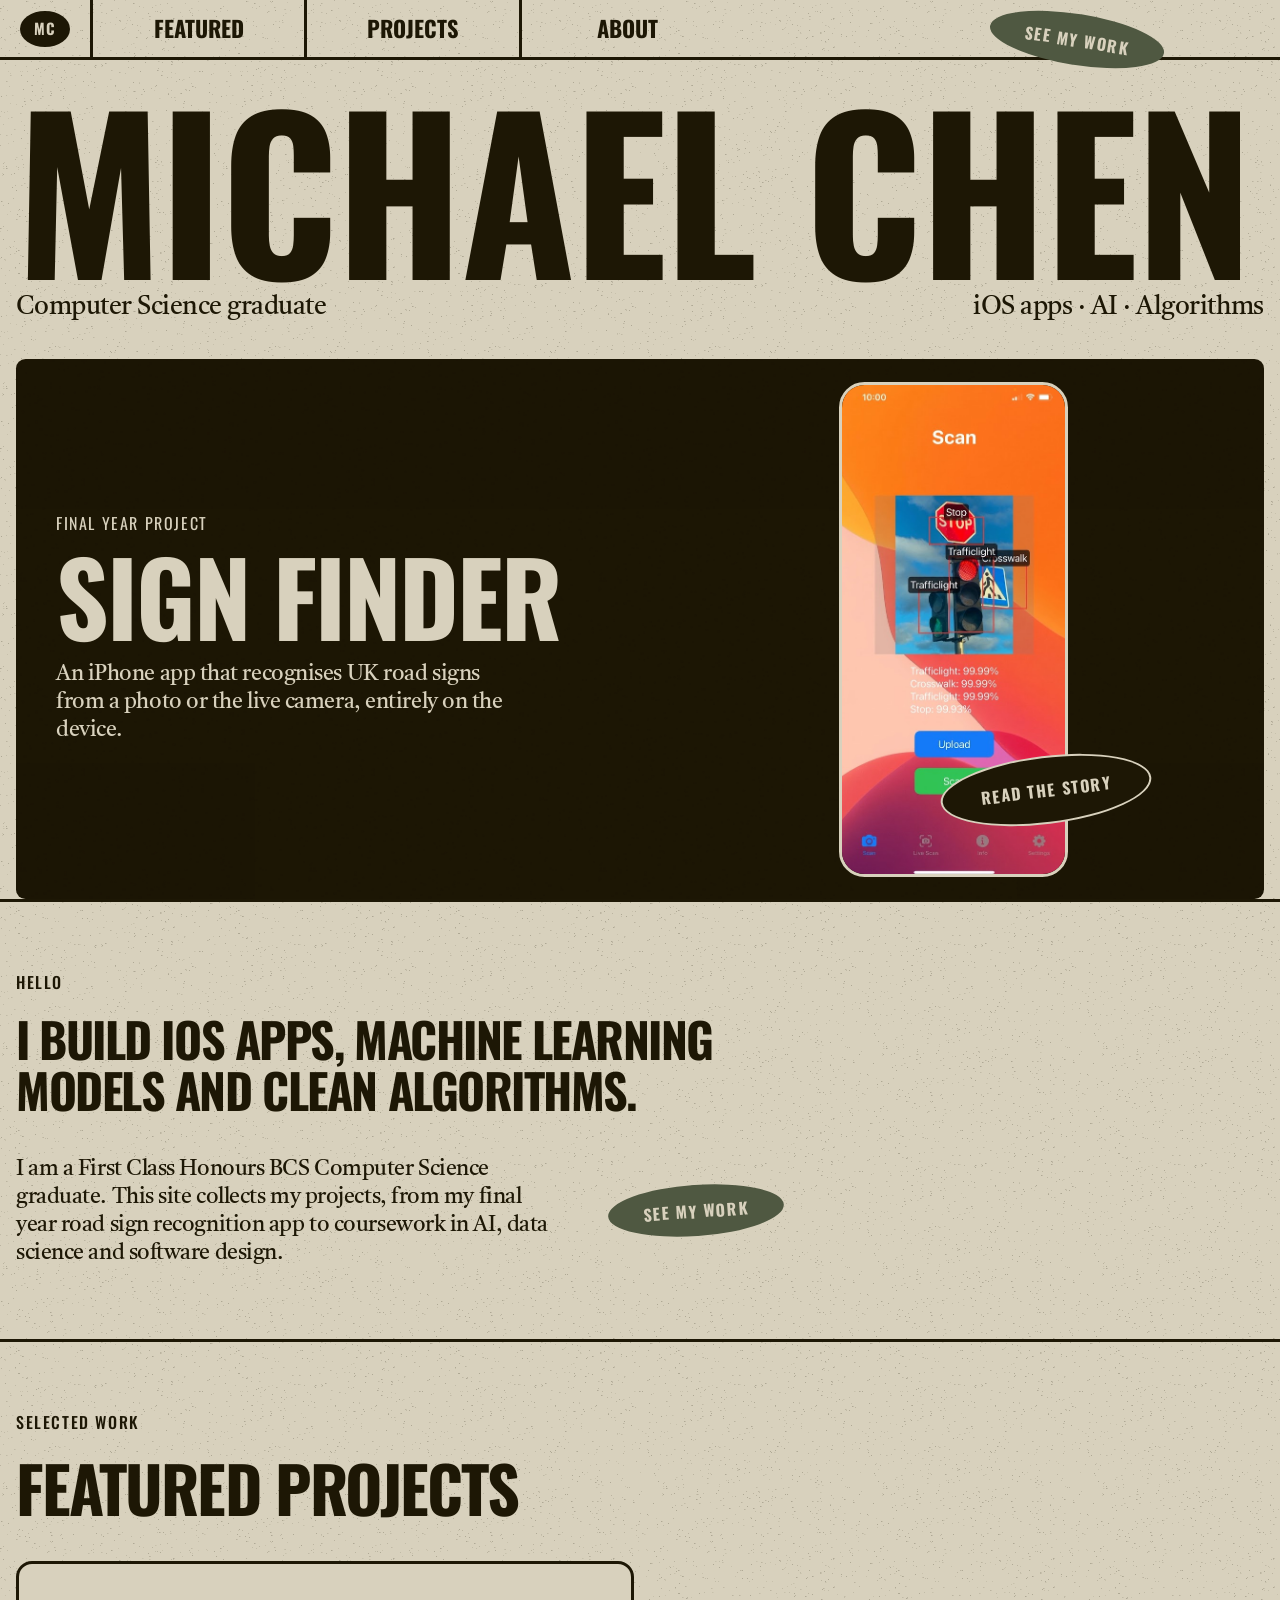
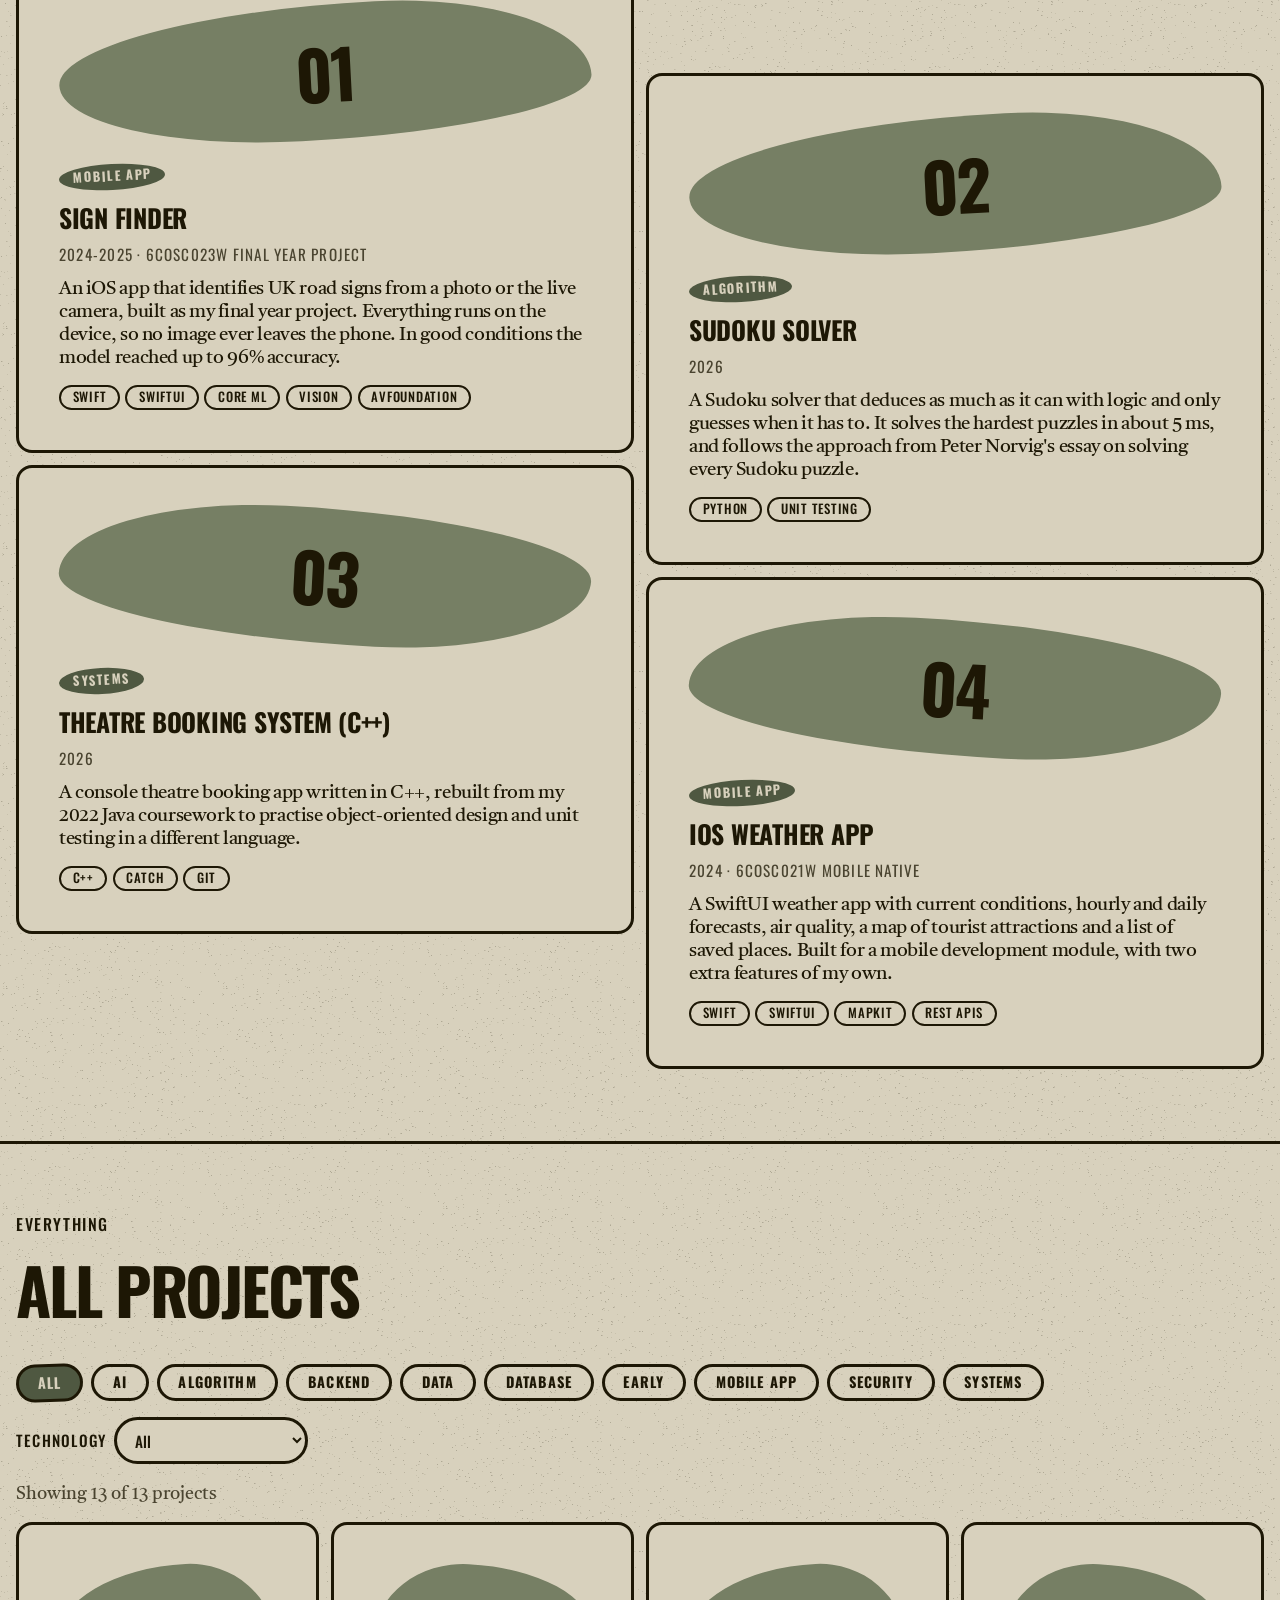
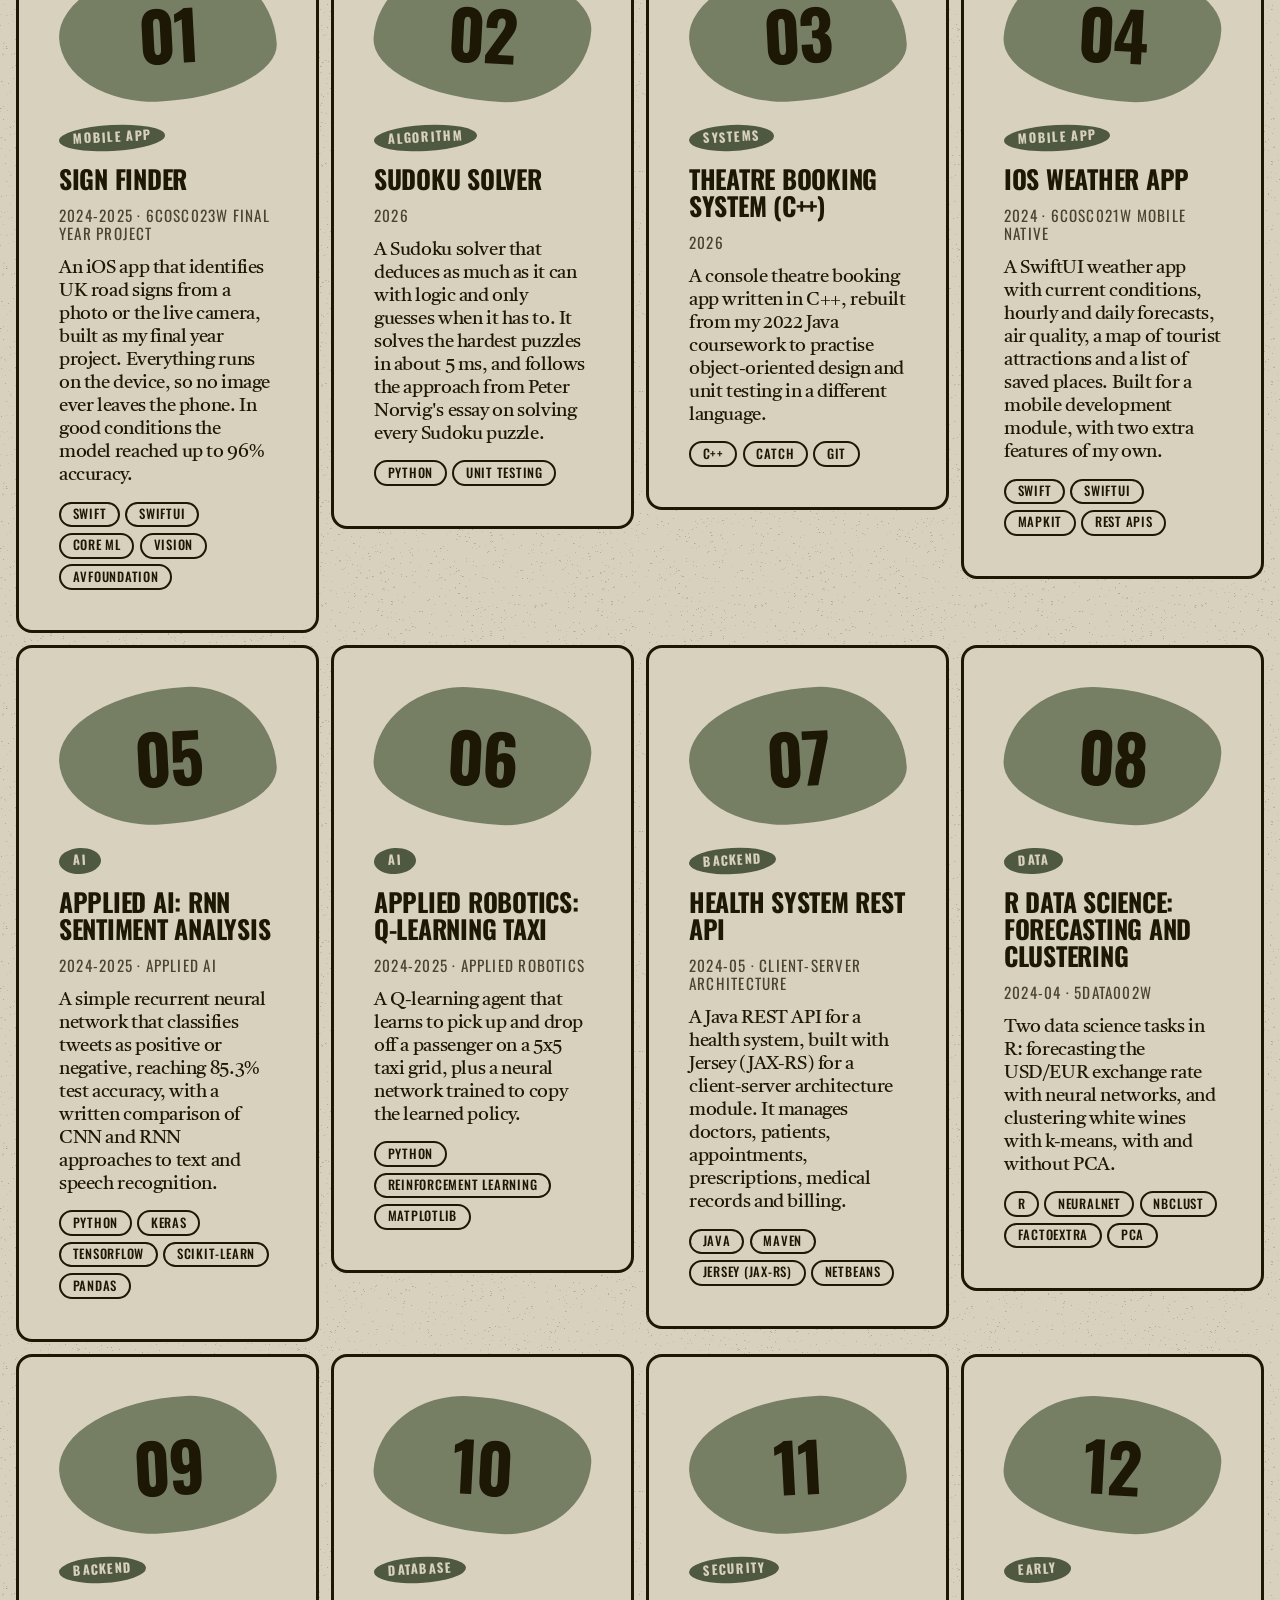
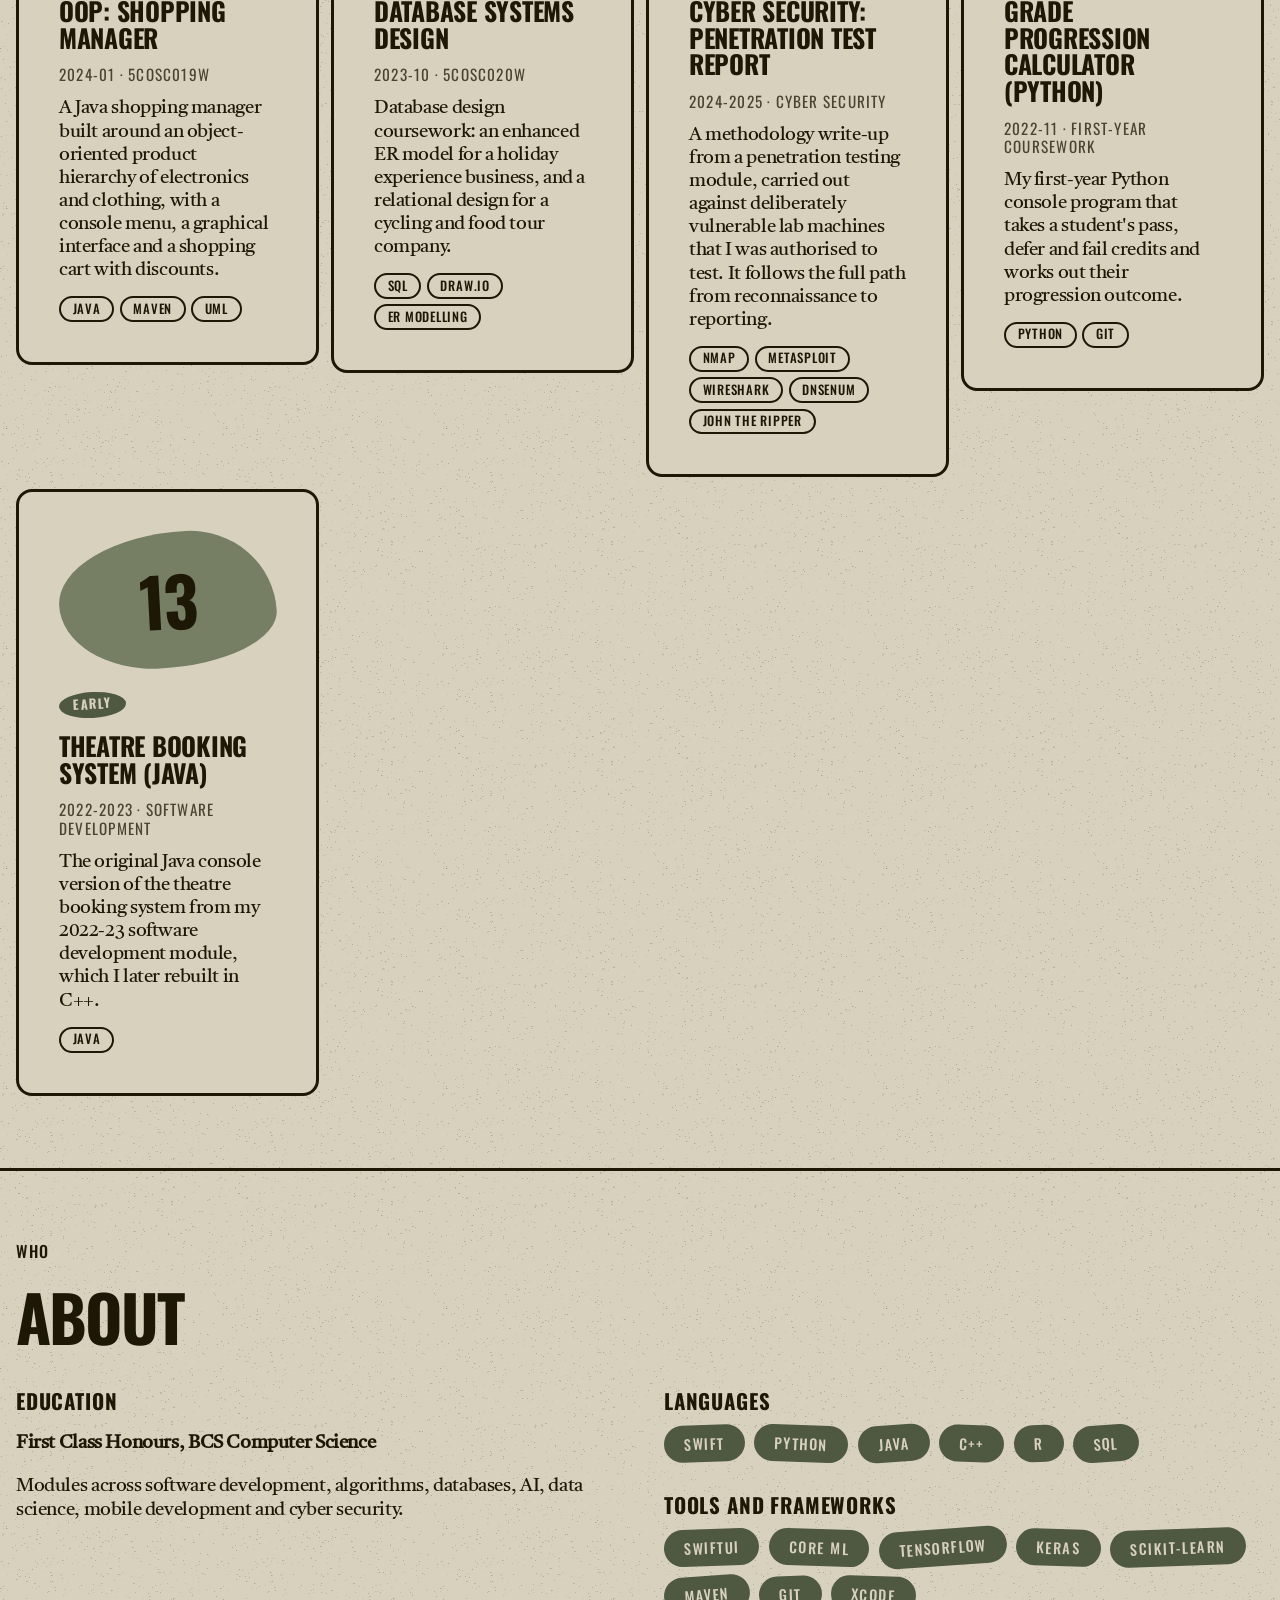
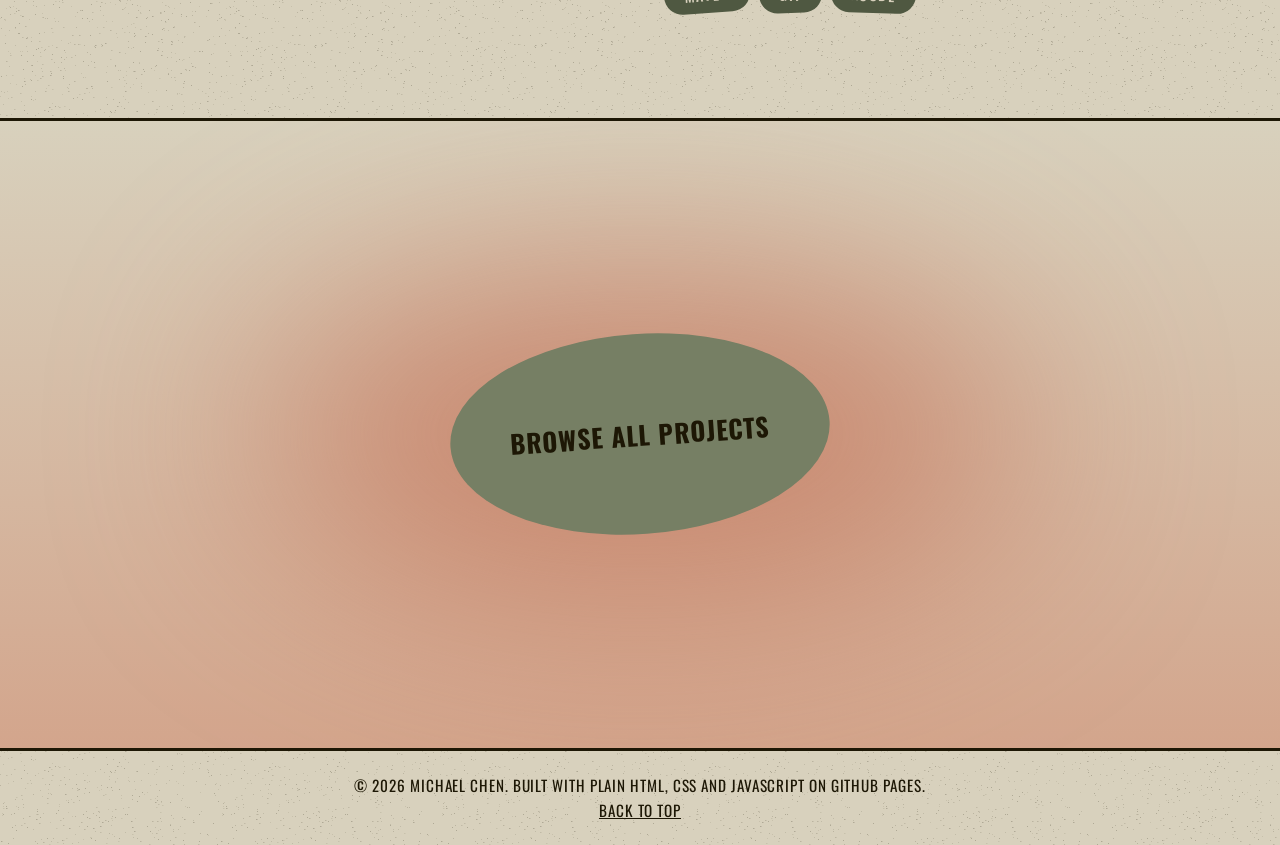
==== index.html @ 3f4fb730 "Add shared site style, design story and gallery tabs, animations" ====
<!DOCTYPE html>
<html lang="en">
<head>
    <meta charset="UTF-8">
    <meta name="viewport" content="width=device-width, initial-scale=1.0">
    <title>Michael Chen | Computer Science Portfolio</title>
    <meta name="description" content="Portfolio of Michael Chen, a Computer Science graduate building iOS apps, machine learning projects and algorithms.">
    <link rel="preload" href="fonts/oswald-700.woff2" as="font" type="font/woff2" crossorigin>
    <link rel="preload" href="fonts/tiro-tamil-400.woff2" as="font" type="font/woff2" crossorigin>
    <link rel="stylesheet" href="styles.css">
    <link rel="stylesheet" href="site.css">
    <script src="motion.js" defer></script>
    <script src="script.js" defer></script>
</head>
<body class="site">
    <a class="skip-link" href="#main">Skip to content</a>

    <header class="site-header">
        <nav class="nav" aria-label="Main">
            <a class="nav-badge" href="#top" aria-label="Michael Chen, back to top"><span>MC</span></a>
            <button class="nav-toggle" type="button" aria-expanded="false" aria-controls="nav-links" hidden>
                <span class="burger" aria-hidden="true"></span>
                <span class="visually-hidden">Menu</span>
            </button>
            <ul class="nav-links" id="nav-links">
                <li><a href="#featured">Featured</a></li>
                <li><a href="#projects">Projects</a></li>
                <li><a href="#about">About</a></li>
            </ul>
        </nav>
        <a class="pill pill-olive pill-nav" href="#featured">See my work</a>
    </header>

    <div class="page">
    <main id="main">
        <section class="hero" id="top">
            <div class="wordmark-mask"><h1 class="wordmark">Michael Chen</h1></div>
            <div class="hero-sub">
                <p>Computer Science graduate</p>
                <p>iOS apps &middot; AI &middot; Algorithms</p>
            </div>
            <div class="hero-frame">
                <div class="hero-copy">
                    <p class="kicker">Final year project</p>
                    <p class="hero-title">Sign Finder</p>
                    <p class="hero-text">An iPhone app that recognises UK road signs from a photo or the live camera, entirely on the device.</p>
                </div>
                <video class="hero-clip" id="hero-clip" src="videos/sign-finder/live-scan.mp4" poster="images/sign-finder/scan.jpg"
                       autoplay muted loop playsinline preload="auto"
                       aria-label="Sign Finder live scan: the camera finds a No Entry sign and draws a labelled box around it"></video>
                <a class="pill pill-dark pill-gallery" href="project.html?id=sign-finder">Read the story</a>
            </div>
        </section>

        <section class="section statement" id="hello" aria-labelledby="statement-title">
            <p class="section-label">Hello</p>
            <h2 class="statement-text" id="statement-title">I build iOS apps, machine learning models and clean algorithms.</h2>
            <div class="statement-body">
                <p>I am a First Class Honours BCS Computer Science graduate.
                This site collects my projects, from my final year road sign
                recognition app to coursework in AI, data science and software design.</p>
                <a class="pill pill-olive" href="#featured">See my work</a>
            </div>
        </section>

        <section class="section" id="featured" aria-labelledby="featured-title">
            <p class="section-label">Selected work</p>
            <h2 class="section-title" id="featured-title">Featured projects</h2>
            <div class="card-grid" id="featured-grid" aria-live="polite">
                <p class="status">Loading projects…</p>
            </div>
        </section>

        <section class="section" id="projects" aria-labelledby="projects-title">
            <p class="section-label">Everything</p>
            <h2 class="section-title" id="projects-title">All projects</h2>
            <div class="filters">
                <div class="chips" id="type-filters" role="group" aria-label="Filter by type"></div>
                <label class="tag-filter">
                    <span>Technology</span>
                    <select id="tag-filter"><option value="">All</option></select>
                </label>
            </div>
            <p class="status" id="result-count" aria-live="polite"></p>
            <div class="card-grid" id="project-grid"></div>
        </section>

        <section class="section" id="about" aria-labelledby="about-title">
            <p class="section-label">Who</p>
            <h2 class="section-title" id="about-title">About</h2>
            <div class="about-grid">
                <div>
                    <h3>Education</h3>
                    <p class="about-lead"><strong>First Class Honours, BCS Computer Science</strong></p>
                    <p>Modules across software development, algorithms, databases, AI, data science,
                    mobile development and cyber security.</p>
                </div>
                <div>
                    <h3>Languages</h3>
                    <ul class="pill-list">
                        <li>Swift</li><li>Python</li><li>Java</li><li>C++</li><li>R</li><li>SQL</li>
                    </ul>
                    <h3>Tools and frameworks</h3>
                    <ul class="pill-list">
                        <li>SwiftUI</li><li>Core ML</li><li>TensorFlow</li><li>Keras</li>
                        <li>scikit-learn</li><li>Maven</li><li>Git</li><li>Xcode</li>
                    </ul>
                </div>
            </div>
        </section>

        <section class="cta" aria-label="Browse the work">
            <a class="cta-button" href="#projects">Browse all projects</a>
        </section>
    </main>

    <footer class="site-footer">
        <p>&copy; <span id="year">2026</span> Michael Chen. Built with plain HTML, CSS and JavaScript on GitHub Pages.</p>
        <p><a href="#top">Back to top</a></p>
    </footer>
    </div>
</body>
</html>
---- styles.css ----
/* ---------- Design tokens: base (light) values; themes override them below ---------- */
:root {
    --font-body: system-ui, -apple-system, "Segoe UI", Roboto, Arial, sans-serif;
    --font-mono: ui-monospace, "SFMono-Regular", Consolas, monospace;

    --color-bg: #ffffff;
    --color-bg-alt: #f5f3f8;
    --color-surface: #ffffff;
    --color-text: #1d1b26;
    --color-text-muted: #5b576b;
    --color-accent: #6b3fa0;
    --color-accent-contrast: #ffffff;
    --color-border: #ddd8e6;
    --color-hero-text: #ffffff;
    --color-accent-hover: #55318a;
    --color-header-bg: rgba(255, 255, 255, 0.92);
    --color-media-bg: #000000;
    --page-image: none;
    color-scheme: light;

    --radius: 14px;
    --shadow: 0 2px 10px rgba(30, 20, 60, 0.08);
    --max-width: 1100px;
    --space: 1rem;
    --shadow-hover: 0 10px 24px rgba(30, 20, 60, 0.16);
    --blur: none;

    /* Animation tokens: every theme can tune these (transform and opacity only) */
    --dur-fast: 150ms;
    --dur-base: 300ms;
    --dur-slow: 500ms;
    --ease: cubic-bezier(0.2, 0.7, 0.2, 1);
    --lift: -4px;
    --zoom: 1.03;
    --reveal-distance: 16px;
    --stagger: 80ms;
}

* { box-sizing: border-box; }

html { scroll-behavior: smooth; scroll-padding-top: 4rem; }

body {
    margin: 0;
    font-family: var(--font-body);
    color: var(--color-text);
    background: var(--color-bg);
    background-image: var(--page-image);
    line-height: 1.6;
}

a { color: var(--color-accent); transition: color var(--dur-fast) var(--ease); }
h1, h2, h3 { line-height: 1.2; }

.skip-link {
    position: absolute;
    left: -999px;
    top: 0;
    background: var(--color-accent);
    color: var(--color-accent-contrast);
    padding: 0.5rem 1rem;
    z-index: 100;
}
.skip-link:focus { left: 0; }

:focus-visible { outline: 3px solid var(--color-accent); outline-offset: 2px; }

/* ---------- Header / nav ---------- */
.site-header {
    position: sticky;
    top: 0;
    z-index: 50;
    background: var(--color-header-bg);
    backdrop-filter: blur(8px);
    border-bottom: 1px solid var(--color-border);
}
.nav {
    max-width: var(--max-width);
    margin: 0 auto;
    padding: 0.75rem var(--space);
    display: flex;
    flex-wrap: wrap;
    align-items: center;
    justify-content: space-between;
    gap: 0.5rem 1rem;
}
.nav-brand { font-weight: 700; text-decoration: none; color: var(--color-text); }
.nav-links { display: flex; flex-wrap: wrap; gap: 0.25rem 1.25rem; list-style: none; margin: 0; padding: 0; }
.nav-links a { text-decoration: none; color: var(--color-text-muted); font-weight: 500; transition: color var(--dur-fast) var(--ease); }
.nav-links a:hover { color: var(--color-accent); }

/* ---------- Hero (keeps the original animated gradient) ---------- */
.hero {
    min-height: 80vh;
    display: flex;
    align-items: center;
    justify-content: center;
    text-align: center;
    padding: 4rem var(--space);
    color: var(--color-hero-text);
    background: radial-gradient(circle at 20% 20%, #cc55ce, transparent 40%),
                radial-gradient(circle at 80% 30%, #E0563F, transparent 30%),
                radial-gradient(circle at 30% 70%, #3F567F, transparent 40%),
                radial-gradient(circle at 70% 80%, hsla(276, 42%, 41%, 0.781), transparent 80%),
                radial-gradient(circle at 50% 50%, #D174D2, transparent 40%),
                #3F567F;
    background-size: 200% 200%;
    animation: gradientBG 20s ease infinite, gradientSize 4s ease-in-out infinite;
}
.hero-inner { max-width: 42rem; text-shadow: 0 2px 8px rgba(0, 0, 0, 0.3); }
.hero h1 { font-size: clamp(2.5rem, 8vw, 4rem); margin: 0.25rem 0; }
.eyebrow { text-transform: uppercase; letter-spacing: 0.12em; font-size: 0.85rem; margin: 0; }
.tagline { font-size: clamp(1.15rem, 3vw, 1.5rem); margin: 0.5rem 0 1rem; font-weight: 600; }
.intro { margin: 0 auto 1.75rem; }
.hero-actions { display: flex; flex-wrap: wrap; gap: 0.75rem; justify-content: center; }

.button {
    display: inline-block;
    padding: 0.7rem 1.4rem;
    border-radius: 999px;
    background: #fff;
    color: #3b1d63;
    font-weight: 600;
    text-decoration: none;
    text-shadow: none;
    border: 2px solid #fff;
    transition: background-color var(--dur-fast) var(--ease), color var(--dur-fast) var(--ease),
                border-color var(--dur-fast) var(--ease), transform var(--dur-fast) var(--ease);
}
.button:hover { background: #f1e8fb; transform: translateY(-2px); }
.button:active { transform: translateY(0); }
.button-ghost { background: transparent; color: #fff; }
.button-ghost:hover { background: rgba(255, 255, 255, 0.18); }

/* ---------- Sections ---------- */
.section { padding: 3.5rem var(--space); }
.section > * { max-width: var(--max-width); margin-left: auto; margin-right: auto; }
.section h2 { font-size: 1.9rem; margin-top: 0; margin-bottom: 1.25rem; }
.section-alt { background: var(--color-bg-alt); }
.status { color: var(--color-text-muted); }

/* ---------- Project cards ---------- */
.card-grid {
    display: grid;
    grid-template-columns: repeat(auto-fill, minmax(260px, 1fr));
    gap: 1.25rem;
}
.card {
    background: var(--color-surface);
    border: 1px solid var(--color-border);
    border-radius: var(--radius);
    box-shadow: var(--shadow);
    padding: 1.25rem;
    display: flex;
    flex-direction: column;
    gap: 0.5rem;
    color: var(--color-text);
    -webkit-backdrop-filter: var(--blur);
    backdrop-filter: var(--blur);
    transition: transform var(--dur-base) var(--ease), box-shadow var(--dur-base) var(--ease),
                border-color var(--dur-fast) var(--ease);
}
.card h3 { margin: 0; font-size: 1.15rem; }
.card-meta { margin: 0; font-size: 0.85rem; color: var(--color-text-muted); }
.card-summary { margin: 0; flex: 1; }
.card-badge {
    align-self: flex-start;
    font-size: 0.75rem;
    font-weight: 600;
    padding: 0.15rem 0.6rem;
    border-radius: 999px;
    background: var(--color-bg-alt);
    color: var(--color-accent);
    text-transform: capitalize;
}
.tags, .pill-list { display: flex; flex-wrap: wrap; gap: 0.35rem; list-style: none; margin: 0; padding: 0; }
.tags li, .pill-list li {
    font-size: 0.8rem;
    padding: 0.1rem 0.6rem;
    border: 1px solid var(--color-border);
    border-radius: 999px;
    color: var(--color-text-muted);
}
.pill-list { margin-bottom: 1.25rem; }
.card { position: relative; }
.card-link { color: inherit; text-decoration: none; }
.card-link::after { content: ""; position: absolute; inset: 0; border-radius: var(--radius); }
.card:hover, .card:focus-within { border-color: var(--color-accent); box-shadow: var(--shadow-hover); }
.card:hover { transform: translateY(var(--lift)); }
.card-thumb { width: 100%; aspect-ratio: 16 / 9; object-fit: cover; border-radius: calc(var(--radius) - 6px); }
.featured-card { border-top: 4px solid var(--color-accent); }

/* ---------- Filters ---------- */
.filters { display: flex; flex-wrap: wrap; gap: 1rem; align-items: center; justify-content: space-between; margin-bottom: 0.75rem; }
.chips { display: flex; flex-wrap: wrap; gap: 0.5rem; }
.chip {
    font: inherit;
    padding: 0.35rem 0.9rem;
    border-radius: 999px;
    border: 1px solid var(--color-border);
    background: var(--color-surface);
    color: var(--color-text);
    cursor: pointer;
    text-transform: capitalize;
    transition: background-color var(--dur-fast) var(--ease), color var(--dur-fast) var(--ease),
                border-color var(--dur-fast) var(--ease);
}
.chip:hover { border-color: var(--color-accent); }
.chip[aria-pressed="true"] { background: var(--color-accent); color: var(--color-accent-contrast); border-color: var(--color-accent); }
.tag-filter { display: flex; align-items: center; gap: 0.5rem; }
.tag-filter select { font: inherit; padding: 0.35rem 0.6rem; border-radius: 8px; border: 1px solid var(--color-border); }

/* ---------- About ---------- */
.about-grid { display: grid; grid-template-columns: repeat(auto-fit, minmax(260px, 1fr)); gap: 2rem; }
.about-grid h3 { margin-top: 0; }

/* ---------- Footer ---------- */
.site-footer {
    padding: 2rem var(--space);
    text-align: center;
    color: var(--color-text-muted);
    border-top: 1px solid var(--color-border);
}
.site-footer p { margin: 0.25rem 0; }

/* ---------- Project page ---------- */
.project-page { max-width: 70rem; margin: 0 auto; padding: 2rem var(--space) 3.5rem; }
.project-head, .glance, .learned { max-width: 52rem; }
.back-link { margin: 0 0 1.5rem; }
.project-head h1 { font-size: clamp(2rem, 6vw, 2.75rem); margin: 0.5rem 0 0.25rem; }
.project-summary { font-size: 1.15rem; }
.project-section { margin-top: 2rem; }
.project-section h2 { font-size: 1.4rem; margin: 0 0 0.75rem; }
.feature-list { padding-left: 1.25rem; margin: 0; }
.feature-list li { margin-bottom: 0.4rem; }
.video-frame { position: relative; aspect-ratio: 16 / 9; border-radius: var(--radius); overflow: hidden; background: var(--color-media-bg); }
.video-frame iframe { position: absolute; inset: 0; width: 100%; height: 100%; border: 0; }
.gallery { display: grid; grid-template-columns: repeat(auto-fill, minmax(220px, 1fr)); gap: 1rem; }
.gallery-item { margin: 0; }
.gallery-item img { width: 100%; height: auto; display: block; border-radius: 10px; border: 1px solid var(--color-border); }
.gallery-item figcaption { font-size: 0.85rem; color: var(--color-text-muted); margin-top: 0.35rem; }
.button-solid { background: var(--color-accent); color: var(--color-accent-contrast); border-color: var(--color-accent); }
.button-solid:hover { background: var(--color-accent-hover); }
.project-links { justify-content: flex-start; }
.project-missing { text-align: center; padding: 3rem 0; }

/* ---------- Motion ---------- */
@keyframes gradientBG {
    0% { background-position: 0% 0%; }
    25% { background-position: 50% 50%; }
    50% { background-position: 100% 100%; }
    75% { background-position: 50% 50%; }
    100% { background-position: 0% 0%; }
}
@keyframes gradientSize {
    0%, 100% { background-size: 200% 200%; }
    50% { background-size: 250% 250%; }
}
@media (prefers-reduced-motion: reduce) {
    .hero { animation: none; }
    html { scroll-behavior: auto; }
}

/* Showcase slots */
.showcase { display: grid; grid-template-columns: repeat(auto-fit, minmax(280px, 1fr)); gap: 1.25rem; }
.showcase-item { margin: 0; }
.showcase-item img { width: 100%; height: auto; display: block; border-radius: 10px; border: 1px solid var(--color-border); }
.showcase-item figcaption { font-size: 0.9rem; color: var(--color-text-muted); margin-top: 0.4rem; }
.showcase-placeholder { display: flex; flex-direction: column; gap: 0.4rem; padding: 1.25rem; min-height: 9rem; border: 2px dashed var(--color-border); border-radius: var(--radius); font-size: 0.9rem; }
.showcase-placeholder code { font-size: 0.8rem; word-break: break-all; }
.showcase-item video { width: 100%; height: auto; display: block; border-radius: 10px; border: 1px solid var(--color-border); background: var(--color-media-bg); }
.showcase-item video { pointer-events: none; }
.showcase-item video[controls] { pointer-events: auto; }

/* ==========================================================================
   Phase 4: motion (shared)
   Only transform and opacity are animated. JS adds .reveal, so without JS
   everything is simply visible. Reduced motion is handled at the very end.
   ========================================================================== */

/* Page load: gentle hero fade-in and project header fade-in */
@keyframes fade-up {
    from { opacity: 0; transform: translateY(var(--reveal-distance)); }
    to   { opacity: 1; transform: none; }
}
.hero-inner { animation: fade-up var(--dur-slow) var(--ease) backwards; }
.project-head { animation: fade-up var(--dur-slow) var(--ease) backwards; }

/* Scroll reveal: .reveal is added by motion.js, .is-visible once on screen.
   "backwards" fill keeps the hidden start state during the stagger delay, then
   the element falls back to normal styles so hover transforms still work. */
.reveal { opacity: 0; }
.reveal.is-visible {
    opacity: 1;
    animation: fade-up var(--dur-slow) var(--ease) backwards;
    animation-delay: var(--reveal-delay, 0ms);
}

/* Hover and focus effects */
.showcase-item img, .gallery-item img {
    transition: transform var(--dur-base) var(--ease), box-shadow var(--dur-base) var(--ease);
}
.showcase-item:hover img, .gallery-item:hover img { transform: scale(var(--zoom)); }
.card-thumb { transition: transform var(--dur-base) var(--ease); }
.card:hover .card-thumb { transform: scale(var(--zoom)); }

/* ---------- Reduced motion: no reveals or lifts; colour changes stay ---------- */
@media (prefers-reduced-motion: reduce) {
    :root {
        --lift: 0px;
        --zoom: 1;
        --reveal-distance: 0px;
    }
    *, *::before, *::after { animation: none !important; }
    .reveal { opacity: 1 !important; }
    .button:hover { transform: none; }
    .card, .showcase-item img, .gallery-item img, .card-thumb, .gallery-tile { transition-property: border-color, background-color, color; }
}

/* ==========================================================================
   Project page: tabs, design story, gallery and lightbox
   ========================================================================== */
.visually-hidden { position: absolute; width: 1px; height: 1px; overflow: hidden; clip: rect(0 0 0 0); white-space: nowrap; }
.project-summary { margin-bottom: 1.5rem; }
.glance { display: grid; grid-template-columns: repeat(auto-fit, minmax(280px, 1fr)); gap: 0 2rem; max-width: 60rem; }

/* Tabs */
.tabs {
    position: sticky;
    top: 3.15rem;
    z-index: 40;
    display: flex;
    gap: 0.25rem;
    margin: 1.25rem 0 0;
    padding: 0.5rem 0 0;
    background: var(--color-bg);
    border-bottom: 1px solid var(--color-border);
}
.tab {
    font: inherit;
    font-weight: 600;
    padding: 0.6rem 1.1rem;
    background: transparent;
    color: var(--color-text-muted);
    border: 0;
    border-bottom: 3px solid transparent;
    cursor: pointer;
    transition: color var(--dur-fast) var(--ease), border-color var(--dur-fast) var(--ease);
}
.tab:hover { color: var(--color-text); }
.tab[aria-selected="true"] { color: var(--color-accent); border-bottom-color: var(--color-accent); }
.tab-panel { padding-top: 1.5rem; }
.tab-panel[hidden] { display: none; }

/* Process bar: follows the design steps while scrolling */
.process-nav {
    position: sticky;
    top: 6.65rem;
    z-index: 30;
    margin: 1rem 0 0;
    padding: 0.5rem 0;
    overflow-x: auto;
    background: var(--color-bg);
}
.process-nav ol { display: flex; gap: 0.4rem; margin: 0; padding: 0; list-style: none; counter-reset: step; width: max-content; }
.process-nav li { counter-increment: step; }
.process-nav a {
    display: inline-block;
    padding: 0.25rem 0.8rem;
    border: 1px solid var(--color-border);
    border-radius: 999px;
    font-size: 0.85rem;
    text-decoration: none;
    color: var(--color-text-muted);
    white-space: nowrap;
    transition: background-color var(--dur-fast) var(--ease), color var(--dur-fast) var(--ease), border-color var(--dur-fast) var(--ease);
}
.process-nav a::before { content: counter(step, decimal-leading-zero) " "; opacity: 0.7; }
.process-nav a:hover { border-color: var(--color-accent); color: var(--color-accent); }
.process-nav a[aria-current="step"] { background: var(--color-accent); border-color: var(--color-accent); color: var(--color-accent-contrast); }

/* Story steps: numbered markers on a vertical line */
.story { margin-top: 1.5rem; scroll-margin-top: 10.5rem; }
.story-step {
    position: relative;
    display: grid;
    grid-template-columns: 3.25rem minmax(0, 1fr);
    gap: 0 1rem;
    padding-bottom: 3rem;
    scroll-margin-top: 10.5rem;
}
.story-step::before {
    content: "";
    position: absolute;
    left: 1.5rem;
    top: 3rem;
    bottom: 0.5rem;
    width: 2px;
    background: var(--color-border);
}
.story-step:last-child::before { display: none; }
.step-marker {
    width: 3rem;
    height: 3rem;
    display: grid;
    place-items: center;
    border-radius: 50%;
    background: var(--color-accent);
    color: var(--color-accent-contrast);
    font-weight: 700;
    font-family: var(--font-mono);
}
.step-label { margin: 0.2rem 0 0; font-size: 0.8rem; font-weight: 700; letter-spacing: 0.1em; text-transform: uppercase; color: var(--color-accent); }
.step-content h2 { margin: 0.1rem 0 0.75rem; font-size: 1.6rem; }
.step-text { max-width: 46rem; margin: 0 0 0.9rem; }
.step-media { display: grid; grid-template-columns: repeat(auto-fit, minmax(260px, 1fr)); gap: 1.25rem; margin: 1.25rem 0; align-items: start; }
.step-media .showcase-item { min-width: 0; }
.showcase-item video, .showcase-item img { max-width: 100%; }

/* Code on one side, the reasoning on the other */
.code-split { display: grid; grid-template-columns: minmax(0, 1.25fr) minmax(0, 1fr); gap: 1.75rem; align-items: start; margin: 1.5rem 0 0; }
.code-split .showcase-code img { border: 0; border-radius: 12px; box-shadow: var(--shadow); }
.code-split .showcase-code { position: sticky; top: 10.4rem; }
.code-notes h3 { margin: 0 0 0.75rem; font-size: 1.05rem; color: var(--color-text-muted); text-transform: uppercase; letter-spacing: 0.08em; }
.code-note { padding: 0.75rem 1rem; margin-bottom: 0.75rem; background: var(--color-surface); border: 1px solid var(--color-border); border-left: 3px solid var(--color-accent); border-radius: var(--radius); }
.code-note h4 { margin: 0 0 0.25rem; font-size: 1rem; }
.code-note p { margin: 0; color: var(--color-text-muted); font-size: 0.95rem; }
.showcase-code img { border: 0; }
.learned { margin-top: 1rem; padding-top: 1.5rem; border-top: 1px solid var(--color-border); }

/* Gallery */
.gallery-wrap .chips { margin-bottom: 1.25rem; }
.gallery-grid { display: grid; grid-template-columns: repeat(auto-fill, minmax(260px, 1fr)); gap: 1.25rem; align-items: start; }
.gallery-grid .showcase-code, .gallery-grid .showcase-diagram { min-width: 0; }
.gallery-tile { display: block; width: 100%; padding: 0; font: inherit; color: inherit; text-align: left; background: none; border: 0; cursor: zoom-in; border-radius: var(--radius); }
.gallery-tile .showcase-item { pointer-events: none; }
.gallery-tile:focus-visible { outline-offset: 4px; }
@media (min-width: 900px) {
    .gallery-grid > .gallery-tile:has(.showcase-code),
    .gallery-grid > .gallery-tile:has(.showcase-diagram) { grid-column: span 2; }
}

/* Lightbox */
.lightbox {
    width: min(96vw, 1200px);
    max-height: 94vh;
    padding: 0;
    border: 1px solid var(--color-border);
    border-radius: var(--radius);
    background: var(--color-bg);
    color: var(--color-text);
    overflow: hidden;
}
.lightbox::backdrop { background: rgba(0, 0, 0, 0.82); }
.lightbox[open] { animation: fade-up var(--dur-base) var(--ease); display: grid; grid-template-columns: auto minmax(0, 1fr) auto; grid-template-rows: auto minmax(0, 1fr) auto; }
.lightbox-stage { grid-column: 1 / -1; grid-row: 2; display: grid; place-items: center; padding: 0.5rem 1rem; min-height: 0; }
.lightbox-stage img, .lightbox-stage video { max-width: 100%; max-height: calc(94vh - 9rem); border-radius: 8px; }
.lightbox-btn { font: inherit; font-weight: 600; padding: 0.5rem 1rem; margin: 0.75rem; cursor: pointer; color: var(--color-text); background: var(--color-surface); border: 1px solid var(--color-border); border-radius: 999px; transition: border-color var(--dur-fast) var(--ease), color var(--dur-fast) var(--ease); }
.lightbox-btn:hover { border-color: var(--color-accent); color: var(--color-accent); }
.lightbox-close { grid-row: 1; grid-column: 3; justify-self: end; }
.lightbox-prev { grid-row: 1; grid-column: 1; justify-self: start; }
.lightbox-next { grid-row: 1; grid-column: 2; justify-self: start; }
.lightbox-info { grid-column: 1 / -1; grid-row: 3; display: flex; justify-content: space-between; gap: 1rem; margin: 0; padding: 0.5rem 1.25rem 1rem; color: var(--color-text-muted); }

@media (max-width: 760px) {
    .code-split { grid-template-columns: minmax(0, 1fr); }
    .code-split .showcase-code { position: static; }
    .story-step { grid-template-columns: 2.5rem minmax(0, 1fr); gap: 0 0.6rem; }
    .story-step::before { left: 1.15rem; top: 2.5rem; }
    .step-marker { width: 2.3rem; height: 2.3rem; font-size: 0.85rem; }
}
---- site.css ----
/* ==========================================================================
   Site style: warm printed-zine look (cream, olive, terracotta, heavy outlines,
   film grain, condensed uppercase type with a serif). One look for every page,
   scoped to body.site. Fonts are self-hosted in fonts/.
   ========================================================================== */

@font-face { font-family: "Oswald"; font-weight: 400; font-style: normal; font-display: swap; src: url("fonts/oswald-400.woff2") format("woff2"); }
@font-face { font-family: "Oswald"; font-weight: 500; font-style: normal; font-display: swap; src: url("fonts/oswald-500.woff2") format("woff2"); }
@font-face { font-family: "Oswald"; font-weight: 700; font-style: normal; font-display: swap; src: url("fonts/oswald-700.woff2") format("woff2"); }
@font-face { font-family: "Tiro Tamil"; font-weight: 400; font-style: normal; font-display: swap; src: url("fonts/tiro-tamil-400.woff2") format("woff2"); }
@font-face { font-family: "Tiro Tamil"; font-weight: 400; font-style: italic; font-display: swap; src: url("fonts/tiro-tamil-400-italic.woff2") format("woff2"); }

.site {
    --blackish: #1d1705;
    --silver: #d8d1bd;
    --olive: #767f64;
    --olive-ink: #4f5841;   /* darker olive for small text, so silver text on it stays readable */
    --sienna: #be5d42;
    --grain: url("images/site/grain.png");
    --font-display: "Oswald", "Arial Narrow", Impact, sans-serif;
    --font-serif: "Tiro Tamil", Georgia, "Times New Roman", serif;
    --edge: 3px solid var(--blackish);

    /* Re-point the shared tokens so chips, tags and status text follow the palette */
    --font-body: var(--font-serif);
    --color-bg: var(--silver);
    --color-bg-alt: var(--silver);
    --color-surface: var(--silver);
    --color-text: var(--blackish);
    --color-text-muted: #4a4430;
    --color-accent: var(--olive-ink);
    --color-accent-hover: var(--blackish);
    --color-accent-contrast: var(--silver);
    --color-border: var(--blackish);
    --radius: 1em;
    --shadow: none;
    --shadow-hover: none;
    --blur: none;
    --reveal-distance: 40px;
    --ease: cubic-bezier(0.2, 0.7, 0.2, 1);
    --nudge: -3px;
}

body.site {
    background: var(--olive);
    color: var(--blackish);
    font-family: var(--font-serif);
    font-size: 16px;
    line-height: 1.25;
}
.site a { color: var(--blackish); }
.site :focus-visible { outline: 3px solid var(--blackish); outline-offset: 3px; }
.site .skip-link { background: var(--blackish); color: var(--silver); }

.site .page {
    max-width: 1890px;
    margin: 0 auto;
    padding-top: 60px;
    background-color: var(--silver);
    background-image: var(--grain);
}

/* ---------- Fixed nav: equal cells with 3px dividers ---------- */
.site .site-header {
    position: fixed;
    inset: 0 0 auto 0;
    height: 60px;
    z-index: 800;
    background-color: var(--silver);
    background-image: var(--grain);
    border-bottom: var(--edge);
    -webkit-backdrop-filter: none;
    backdrop-filter: none;
}
.site .nav { max-width: 1890px; height: 57px; margin: 0 auto; padding: 0; gap: 0; align-items: stretch; justify-content: flex-start; flex-wrap: nowrap; }
.nav-badge { display: grid; place-items: center; width: 90px; padding: 0; text-decoration: none; }
.nav-badge span {
    display: grid;
    place-items: center;
    width: 50px;
    height: 36px;
    border-radius: 50%;
    background: var(--blackish);
    color: var(--silver);
    font: 700 0.95rem/1 var(--font-display);
    letter-spacing: 0.04em;
}
.site .nav-links { display: flex; flex-wrap: nowrap; gap: 0; margin: 0; padding: 0; list-style: none; }
.site .nav-links li { display: flex; }
.site .nav-links a {
    display: flex;
    align-items: center;
    justify-content: center;
    min-width: 13.4rem;
    padding: 0 40px;
    border-left: var(--edge);
    font: 700 1.4rem/1 var(--font-display);
    text-transform: uppercase;
    text-decoration: none;
    color: var(--blackish);
    transition: background-color var(--dur-fast) var(--ease);
}
.site .nav-links a:hover, .site .nav-links a:focus-visible { background: var(--olive); }
.nav-toggle { display: none; }

/* ---------- Tilted organic pill stickers ---------- */
.pill {
    --r: 0deg;
    display: inline-block;
    padding: 1.1em 2.2em;
    border-radius: 98%;
    font: 700 1rem/1 var(--font-display);
    letter-spacing: 0.1em;
    text-transform: uppercase;
    text-decoration: none;
    text-align: center;
    transform: rotate(var(--r));
    transition: opacity var(--dur-fast) var(--ease);
}
.pill:hover { opacity: 0.89; }
.pill-olive { background: var(--olive-ink); color: var(--silver); }
.pill-dark { background: var(--blackish); color: var(--silver); border: 2px solid var(--silver); }
.site a.pill-olive, .site a.pill-dark { color: var(--silver); }
.pill-nav { --r: 9deg; position: absolute; top: 14px; right: 9%; z-index: 2; animation: pop var(--dur-slow) var(--ease) 0.9s backwards; }
@keyframes pop {
    from { opacity: 0; transform: rotate(var(--r)) scale(0.8); }
    to   { opacity: 1; transform: rotate(var(--r)) scale(1); }
}

/* ---------- Hero ---------- */
.site .hero {
    display: block;
    min-height: 0;
    padding: 26px 16px 0;
    text-align: left;
    color: var(--blackish);
    background: none;
    animation: none;
}
.wordmark-mask { overflow: hidden; padding: 0.04em 0; }
.site .hero .wordmark {
    display: block;
    margin: 0;
    font: 700 calc((min(100vw, 1890px) - 32px) / 6)/0.96 var(--font-display);
    letter-spacing: -0.01em;
    text-transform: uppercase;
    white-space: nowrap;
    transform-origin: left bottom;
    animation: wordmark-in 0.8s var(--ease) backwards;
}
@keyframes wordmark-in {
    from { opacity: 0; transform: translateY(105%) rotate(3deg); }
    to   { opacity: 1; transform: none; }
}
.hero-sub {
    display: flex;
    justify-content: space-between;
    gap: 1rem;
    margin: 0.2em 0 0;
    font-size: clamp(1rem, 2vw, 2.1rem);
    letter-spacing: -0.02em;
    animation: fade-up 0.7s var(--ease) 0.3s backwards;
}
.hero-sub p { margin: 0; }

.hero-frame {
    position: relative;
    display: grid;
    grid-template-columns: minmax(0, 1.1fr) minmax(0, 1fr);
    align-items: center;
    gap: 2rem;
    min-height: 60vh;
    margin: 2.2rem 0 0;
    padding: 1.4rem 2.5rem;
    overflow: hidden;
    border-radius: 0.6em;
    background: var(--blackish);
    color: var(--silver);
}
.hero-frame::after {   /* film grain over the frame */
    content: "";
    position: absolute;
    inset: 0;
    background: rgba(29, 23, 5, 0.12) var(--grain);
    background-size: 290px;
    opacity: 0.9;
    pointer-events: none;
}
.hero-frame :focus-visible { outline-color: var(--silver); }
.hero-copy { position: relative; z-index: 1; }
.kicker { margin: 0 0 1rem; font: 400 1rem/1 var(--font-display); letter-spacing: 0.1em; text-transform: uppercase; }
.hero-title { margin: 0 0 1rem; font: 700 clamp(3rem, 8vw, 7.5rem)/0.95 var(--font-display); letter-spacing: -0.02em; text-transform: uppercase; }
.hero-text { max-width: 28rem; margin: 0; font-size: 1.4rem; letter-spacing: -0.02em; }
.hero-clip {
    position: relative;
    z-index: 1;
    justify-self: center;
    height: calc(60vh - 2.8rem);
    min-height: 22rem;
    aspect-ratio: 510 / 1100;
    object-fit: cover;
    border: 3px solid var(--silver);
    border-radius: 1.6em;
    background: #000;
}
.pill-gallery { --r: -7deg; position: absolute; z-index: 2; right: 9%; bottom: 14%; padding: 1.5em 2.4em; animation: pop var(--dur-slow) var(--ease) 1.1s backwards; }

/* ---------- Sections ---------- */
.site .section { padding: 4.5rem 16px; border-top: var(--edge); }
.site .section > * { max-width: none; margin-left: 0; margin-right: 0; }
.section-label { margin: 0 0 1.5rem; font: 500 1rem/1 var(--font-display); letter-spacing: 0.1em; text-transform: uppercase; }
.site .section h2, .section-title {
    margin: 0 0 2.5rem;
    font: 700 clamp(2.2rem, 5vw, 4.5rem)/1.05 var(--font-display);
    letter-spacing: -0.03em;
    text-transform: uppercase;
}
.site .section h3 { margin: 0 0 0.75rem; font: 700 1.3rem/1.1 var(--font-display); letter-spacing: 0.04em; text-transform: uppercase; }
.site .status { margin: 0 0 1rem; color: var(--color-text-muted); font-size: 1.1rem; }

.statement { padding-top: 5.5rem; padding-bottom: 5.5rem; }
.site .statement .statement-text { max-width: 60%; margin: 0 0 2.5rem; font-size: clamp(2rem, 3vw + 0.6rem, 3rem); }
.statement-body { display: flex; flex-wrap: wrap; align-items: center; gap: 2rem 3rem; }
.statement-body p { max-width: 34rem; margin: 0; font-size: 1.4rem; letter-spacing: -0.02em; }
.statement-body .pill { --r: -4deg; }

/* ---------- Project cards ---------- */
.site .card-grid { display: grid; grid-template-columns: repeat(auto-fill, minmax(300px, 1fr)); gap: 12px; align-items: start; }
.site #featured-grid { grid-template-columns: repeat(2, minmax(0, 1fr)); }
.stagger-col { display: flex; flex-direction: column; gap: 12px; min-width: 0; }
.stagger-col + .stagger-col { padding-top: 7rem; }

.site .card {
    --color-bg: var(--silver);
    --color-bg-alt: var(--silver);
    --color-surface: var(--silver);
    --color-text: var(--blackish);
    --color-text-muted: #4a4430;
    --color-accent: var(--olive-ink);
    --color-accent-contrast: var(--silver);
    --color-border: var(--blackish);
    --radius: 1em;
    --blur: none;
    --shadow: none;
    --font-body: var(--font-serif);
    position: relative;
    counter-reset: card var(--n, 1);
    gap: 0.9rem;
    padding: 40px;
    background: var(--silver);
    color: var(--blackish);
    border: var(--edge);
    border-radius: 1em;
    box-shadow: none;
    transition: transform var(--dur-base) var(--ease), box-shadow var(--dur-base) var(--ease);
}
.site .card:hover, .site .card:focus-within {
    border-color: var(--blackish);
    transform: translate(var(--nudge), var(--nudge));
    box-shadow: 6px 6px 0 var(--blackish);
}
.site .featured-card { border-top: var(--edge); }
/* blob cover for cards without a thumbnail */
.site .card:not(:has(.card-thumb))::before {
    content: counter(card, decimal-leading-zero);
    order: -1;
    display: grid;
    place-items: center;
    height: 8.5rem;
    margin-bottom: 0.6rem;
    border-radius: 60% 40% 55% 45% / 50% 62% 38% 50%;
    background: var(--olive);
    color: var(--blackish);
    font: 700 4.2rem/1 var(--font-display);
    letter-spacing: -0.03em;
    transform: rotate(-3deg);
}
.site .card:nth-child(even):not(:has(.card-thumb))::before { border-radius: 42% 58% 40% 60% / 58% 44% 56% 42%; transform: rotate(3deg); }
.site .card-thumb { border-radius: 0.6em; border: var(--edge); }
.site .card h3 { margin: 0; font: 700 clamp(1.5rem, 2vw, 2rem)/1.05 var(--font-display); letter-spacing: -0.01em; text-transform: uppercase; }
.site .card-link { color: var(--blackish); }
.site .card-meta { font: 400 0.95rem/1.2 var(--font-display); letter-spacing: 0.08em; text-transform: uppercase; color: var(--color-text-muted); }
.site .card-summary { font-size: 1.2rem; letter-spacing: -0.02em; line-height: 1.2; }
.site .card-badge {
    align-self: flex-start;
    padding: 0.5em 1.1em;
    border: 0;
    border-radius: 98%;
    background: var(--olive-ink);
    color: var(--silver);
    font: 700 0.8rem/1 var(--font-display);
    letter-spacing: 0.1em;
    text-transform: uppercase;
    transform: rotate(-3deg);
}
.site .tags li, .site .pill-list li {
    padding: 0.35em 0.9em;
    border: 2px solid var(--blackish);
    border-radius: 999px;
    color: var(--blackish);
    font: 500 0.8rem/1 var(--font-display);
    letter-spacing: 0.06em;
    text-transform: uppercase;
}

/* ---------- Filters ---------- */
.site .filters { margin-bottom: 1.25rem; }
.site .chip {
    padding: 0.6em 1.3em;
    border: 3px solid var(--blackish);
    border-radius: 999px;
    background: transparent;
    color: var(--blackish);
    font: 700 0.9rem/1 var(--font-display);
    letter-spacing: 0.08em;
    text-transform: uppercase;
}
.site .chip:hover { background: #bdb7a1; }
.site .chip[aria-pressed="true"] { background: var(--olive-ink); border-color: var(--blackish); color: var(--silver); transform: rotate(-2deg); }
.site .tag-filter { font: 500 0.95rem/1 var(--font-display); letter-spacing: 0.08em; text-transform: uppercase; }
.site .tag-filter select { padding: 0.55em 0.9em; border: 3px solid var(--blackish); border-radius: 999px; background: var(--silver); color: var(--blackish); font: inherit; text-transform: none; letter-spacing: 0; }

/* ---------- About ---------- */
.site .about-grid { grid-template-columns: repeat(auto-fit, minmax(300px, 1fr)); gap: 3rem; }
.about-lead { font-size: 1.5rem; letter-spacing: -0.02em; }
.site .about-grid p { font-size: 1.2rem; letter-spacing: -0.02em; }
.site .pill-list { gap: 0.6rem; margin-bottom: 2rem; }
.site .pill-list li { padding: 0.8em 1.4em; border: 0; background: var(--olive-ink); color: var(--silver); font-size: 0.9rem; letter-spacing: 0.1em; transform: rotate(-2deg); }
.site .pill-list li:nth-child(even) { transform: rotate(2deg); }
.site .pill-list li:nth-child(3n) { transform: rotate(-4deg); }

/* ---------- Closing call to action ---------- */
.cta {
    position: relative;
    display: grid;
    place-items: center;
    min-height: 70vh;
    overflow: hidden;
    border-top: var(--edge);
    background: linear-gradient(to bottom, var(--silver) 0%, #d3a58c 100%);
}
.cta::before {   /* soft terracotta glow */
    content: "";
    position: absolute;
    width: 60vw;
    height: 26vw;
    min-width: 18rem;
    border-radius: 50%;
    background: var(--sienna);
    opacity: 0.55;
    filter: blur(110px);
}
.cta-button {
    position: relative;
    display: grid;
    place-items: center;
    width: 380px;
    max-width: 90vw;
    height: 200px;
    padding: 0 3rem;
    border-radius: 90%;
    background: var(--olive);
    color: var(--blackish);
    font: 700 1.6rem/1.1 var(--font-display);
    letter-spacing: 0.04em;
    text-align: center;
    text-transform: uppercase;
    text-decoration: none;
    transform: rotate(-4deg);
    transition: transform var(--dur-base) var(--ease), opacity var(--dur-fast) var(--ease);
}
.site .cta-button { color: var(--blackish); }
.cta-button:hover { transform: rotate(-2deg) scale(1.03); }

.site .site-footer { padding: 20px 16px; border-top: var(--edge); color: var(--blackish); font: 400 0.95rem/1.4 var(--font-display); letter-spacing: 0.06em; text-transform: uppercase; }

/* ---------- Responsive ---------- */
@media (max-width: 991px) {
    .site .nav-links a { min-width: 9rem; padding: 0 24px; }
    .hero-frame { grid-template-columns: 1fr; padding: 1.6rem 1.2rem 1.6rem; }
    .hero-clip { height: 26rem; }
    .pill-gallery { right: 6%; bottom: 3%; }
    .site .statement .statement-text { max-width: 100%; }
}
@media (max-width: 767px) {
    .site .page { padding-top: 60px; }
    .nav-badge { width: 76px; }
    .pill-nav { display: none; }
    /* burger menu, only once JS has marked the nav */
    .nav.js-nav .nav-toggle {
        display: grid;
        place-items: center;
        width: 60px;
        margin-left: auto;
        padding: 0;
        border: 0;
        border-left: var(--edge);
        background: transparent;
        cursor: pointer;
    }
    .nav.js-nav .nav-toggle[hidden] { display: none; }
    .burger, .burger::before { display: block; width: 24px; height: 3px; background: var(--blackish); border-radius: 2px; transition: transform var(--dur-base) var(--ease); }
    .burger { position: relative; transform: translateY(-4px); }
    .burger::before { content: ""; position: absolute; top: 8px; left: 0; }
    .nav-toggle[aria-expanded="true"] .burger { transform: rotate(45deg); }
    .nav-toggle[aria-expanded="true"] .burger::before { top: 0; transform: rotate(-90deg); }
    .nav.js-nav .nav-links { display: none; }
    .nav.js-nav.menu-open .nav-links {
        display: flex;
        position: fixed;
        top: 60px;
        left: 0;
        right: 0;
        bottom: 0;
        flex-direction: column;
        align-items: flex-start;
        gap: 1rem;
        padding: 2.5rem 16px;
        background-color: var(--silver);
        background-image: var(--grain);
        z-index: 790;
    }
    .nav.js-nav.menu-open .nav-links a {
        min-width: 0;
        height: auto;
        padding: 0.35em 1.1em;
        border: 0;
        border-radius: 0.3em;
        background: var(--olive-ink);
        color: var(--silver);
        font-size: 2.6rem;
        transform: skew(-8deg);
    }
    .site .nav:not(.js-nav) .nav-links a { min-width: 0; padding: 0 12px; font-size: 1.05rem; }
    .hero { padding: 16px 16px 0; }
    .hero-sub { flex-direction: column; gap: 0.2rem; }
    .hero-frame { min-height: 0; }
    .hero-clip { min-height: 0; height: 24rem; }
    .pill-gallery { padding: 1.1em 1.8em; }
    .site .section { padding: 3rem 16px; }
    .site #featured-grid { grid-template-columns: minmax(0, 1fr); }
    .stagger-col { display: contents; }
    .stagger-col + .stagger-col { padding-top: 0; }
    .site .card { order: var(--i, 0); padding: 28px; }
    .site .card-grid { grid-template-columns: minmax(0, 1fr); }
    .cta { min-height: 55vh; }
}

@media (prefers-reduced-motion: reduce) {
    .site { --nudge: 0px; }
    .site .card:hover, .site .card:focus-within { transform: none; }
    .cta-button:hover { transform: rotate(-4deg); }
    .site .card, .cta-button, .burger { transition-property: box-shadow, background-color, color, opacity; }
}

/* ==========================================================================
   Project pages in the same style
   ========================================================================== */
.site .project-page { max-width: none; margin: 0; padding: 2rem 16px 4rem; }
.site .back-link { margin: 0 0 1.5rem; }
.site .back-link a { font: 500 1rem/1 var(--font-display); letter-spacing: 0.1em; text-transform: uppercase; }
.site .project-head h1 { margin: 0.6rem 0 0.4rem; font: 700 clamp(2.6rem, 9vw, 8rem)/0.95 var(--font-display); letter-spacing: -0.03em; text-transform: uppercase; }
.site .project-head .card-meta { margin: 0 0 1rem; }
.site .project-summary { max-width: 52rem; margin: 0 0 1.5rem; font-size: clamp(1.25rem, 2vw, 1.8rem); letter-spacing: -0.02em; line-height: 1.2; }
.site .project-section h2 { margin: 0 0 0.9rem; font: 700 1.7rem/1.05 var(--font-display); letter-spacing: -0.01em; text-transform: uppercase; }
.site .feature-list { font-size: 1.2rem; letter-spacing: -0.02em; line-height: 1.25; }
.site .feature-list li { margin-bottom: 0.5rem; }
.site .card-badge { display: inline-block; }

/* Tabs */
.site .tabs { top: 60px; background-color: var(--silver); border-bottom: var(--edge); }
.site .tab { padding: 0.7rem 1.4rem; border: 0; border-radius: 0.6em 0.6em 0 0; font: 700 1.05rem/1 var(--font-display); letter-spacing: 0.08em; text-transform: uppercase; color: var(--blackish); }
.site .tab:hover { background: #bdb7a1; color: var(--blackish); }
.site .tab[aria-selected="true"] { background: var(--olive-ink); color: var(--silver); }

/* Process bar */
.site .process-nav { top: 117px; background: var(--silver); }
.site .process-nav a { border: 2px solid var(--blackish); color: var(--blackish); font: 500 0.85rem/1.3 var(--font-display); letter-spacing: 0.08em; text-transform: uppercase; }
.site .process-nav a:hover { background: #bdb7a1; color: var(--blackish); border-color: var(--blackish); }
.site .process-nav a[aria-current="step"] { background: var(--olive-ink); border-color: var(--blackish); color: var(--silver); }

/* Design story */
.site .story-step { grid-template-columns: 3.75rem minmax(0, 1fr); }
.site .story-step::before { width: 3px; background: var(--blackish); left: 1.65rem; }
.site .step-marker { width: 3.4rem; height: 3rem; border-radius: 60% 40% 55% 45% / 50% 62% 38% 50%; background: var(--olive); color: var(--blackish); font: 700 1.3rem/1 var(--font-display); transform: rotate(-4deg); }
.site .step-label { font: 500 0.95rem/1 var(--font-display); letter-spacing: 0.1em; color: var(--color-text-muted); }
.site .step-content h2 { margin: 0.2rem 0 0.9rem; font: 700 clamp(1.9rem, 3.6vw, 3.2rem)/1.05 var(--font-display); letter-spacing: -0.03em; text-transform: uppercase; }
.site .step-media { grid-template-columns: repeat(auto-fit, minmax(260px, 32rem)); }
.site .step-text { font-size: 1.3rem; letter-spacing: -0.02em; line-height: 1.25; }
.site .showcase-item img, .site .showcase-item video { border: var(--edge); border-radius: 0.6em; background: #000; }
.site .showcase-item figcaption { margin-top: 0.5rem; font-size: 1rem; font-style: italic; letter-spacing: -0.01em; color: var(--color-text-muted); }
.site .showcase-code img { border: 0; border-radius: 0.8em; box-shadow: 6px 6px 0 var(--blackish); }
.site .showcase-placeholder { border: 3px dashed var(--blackish); border-radius: 1em; }
.site .code-notes h3 { font: 500 1rem/1 var(--font-display); letter-spacing: 0.1em; }
.site .code-note { padding: 1rem 1.25rem; border: var(--edge); border-radius: 1em; background: var(--silver); }
.site .code-note h4 { margin: 0 0 0.3rem; font: 700 1.1rem/1.15 var(--font-display); letter-spacing: 0.02em; text-transform: uppercase; }
.site .code-note p { font-size: 1.1rem; letter-spacing: -0.01em; line-height: 1.25; color: var(--color-text); }
.site .learned { border-top: var(--edge); }
.site .learned p { font-size: 1.2rem; letter-spacing: -0.02em; max-width: 52rem; }

/* Gallery and viewer */
.site .gallery-tile:hover .showcase-item img, .site .gallery-tile:hover .showcase-item video { box-shadow: 5px 5px 0 var(--blackish); }
.site .lightbox { border: var(--edge); border-radius: 1em; background: var(--silver); color: var(--blackish); }
.site .lightbox-btn { border: 3px solid var(--blackish); background: var(--silver); color: var(--blackish); font: 700 0.9rem/1 var(--font-display); letter-spacing: 0.08em; text-transform: uppercase; }
.site .lightbox-btn:hover { background: #bdb7a1; color: var(--blackish); border-color: var(--blackish); }
.site .lightbox-info { font-size: 1.1rem; color: var(--color-text); }

/* Missing project and generic buttons */
.site .project-missing h1 { font: 700 clamp(2.4rem, 7vw, 5rem)/1 var(--font-display); text-transform: uppercase; letter-spacing: -0.03em; }
.site .button, .site .button-solid { padding: 1.1em 2.2em; border: 0; border-radius: 98%; background: var(--olive-ink); color: var(--silver); font: 700 1rem/1 var(--font-display); letter-spacing: 0.1em; text-transform: uppercase; }
.site .button:hover, .site .button-solid:hover { background: var(--blackish); color: var(--silver); transform: rotate(-2deg); }

@media (max-width: 760px) {
    .site .project-page { padding-top: 1.5rem; }
    .site .story-step { grid-template-columns: 2.9rem minmax(0, 1fr); }
    .site .story-step::before { left: 1.3rem; top: 2.6rem; }
    .site .step-marker { width: 2.7rem; height: 2.4rem; font-size: 1rem; }
    .site .process-nav { top: 113px; }
}
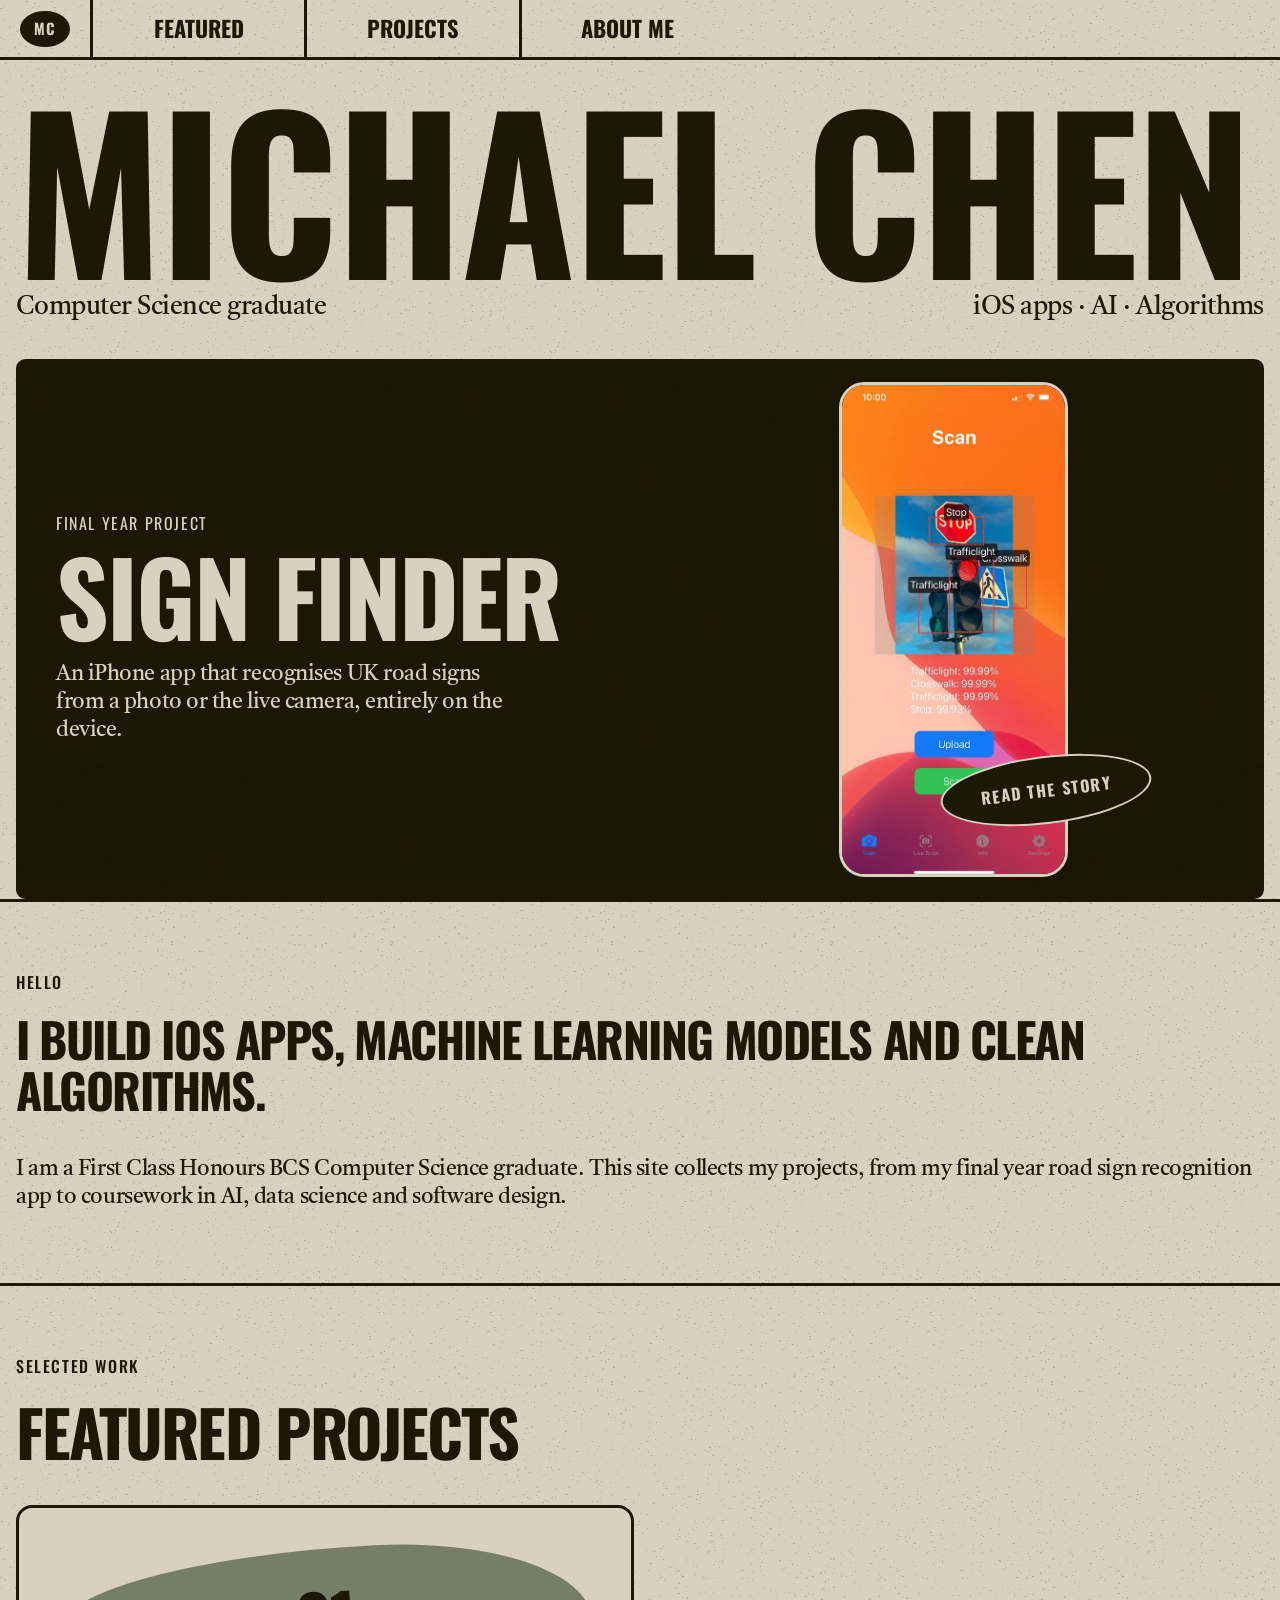
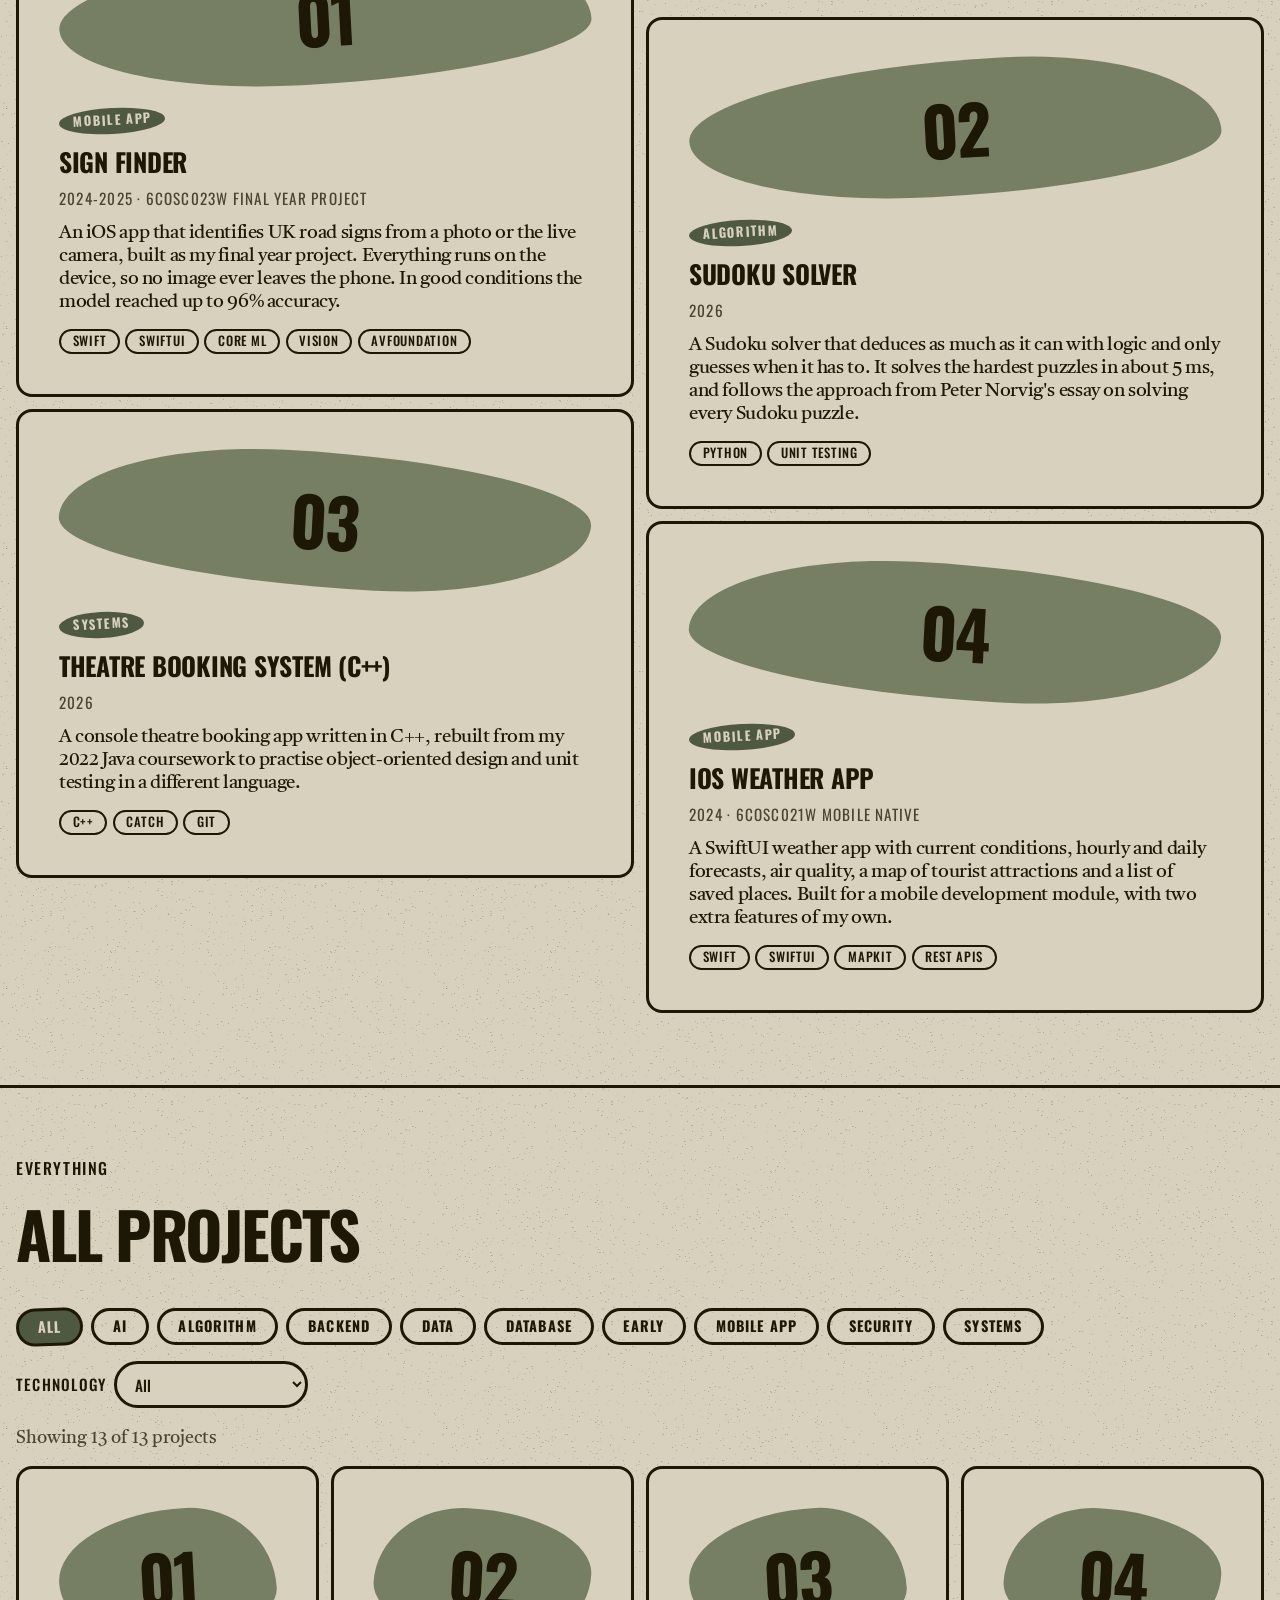
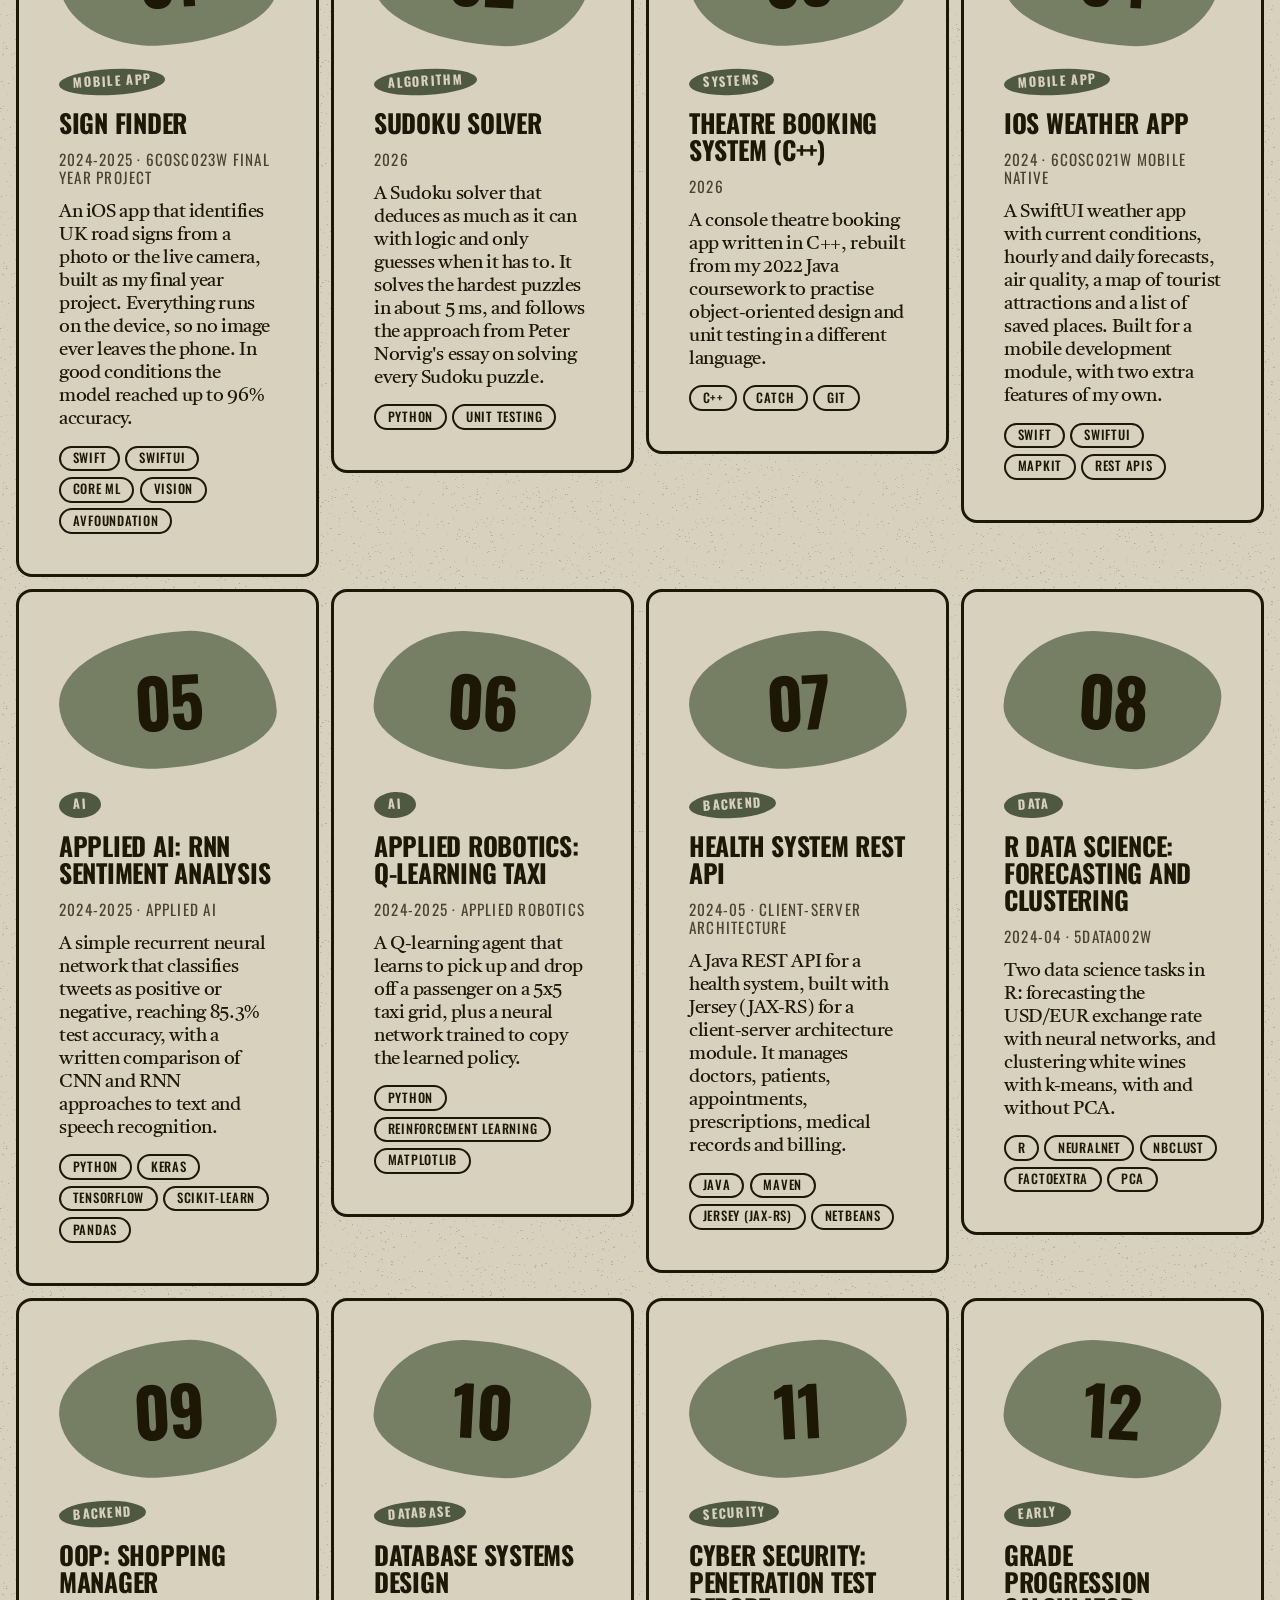
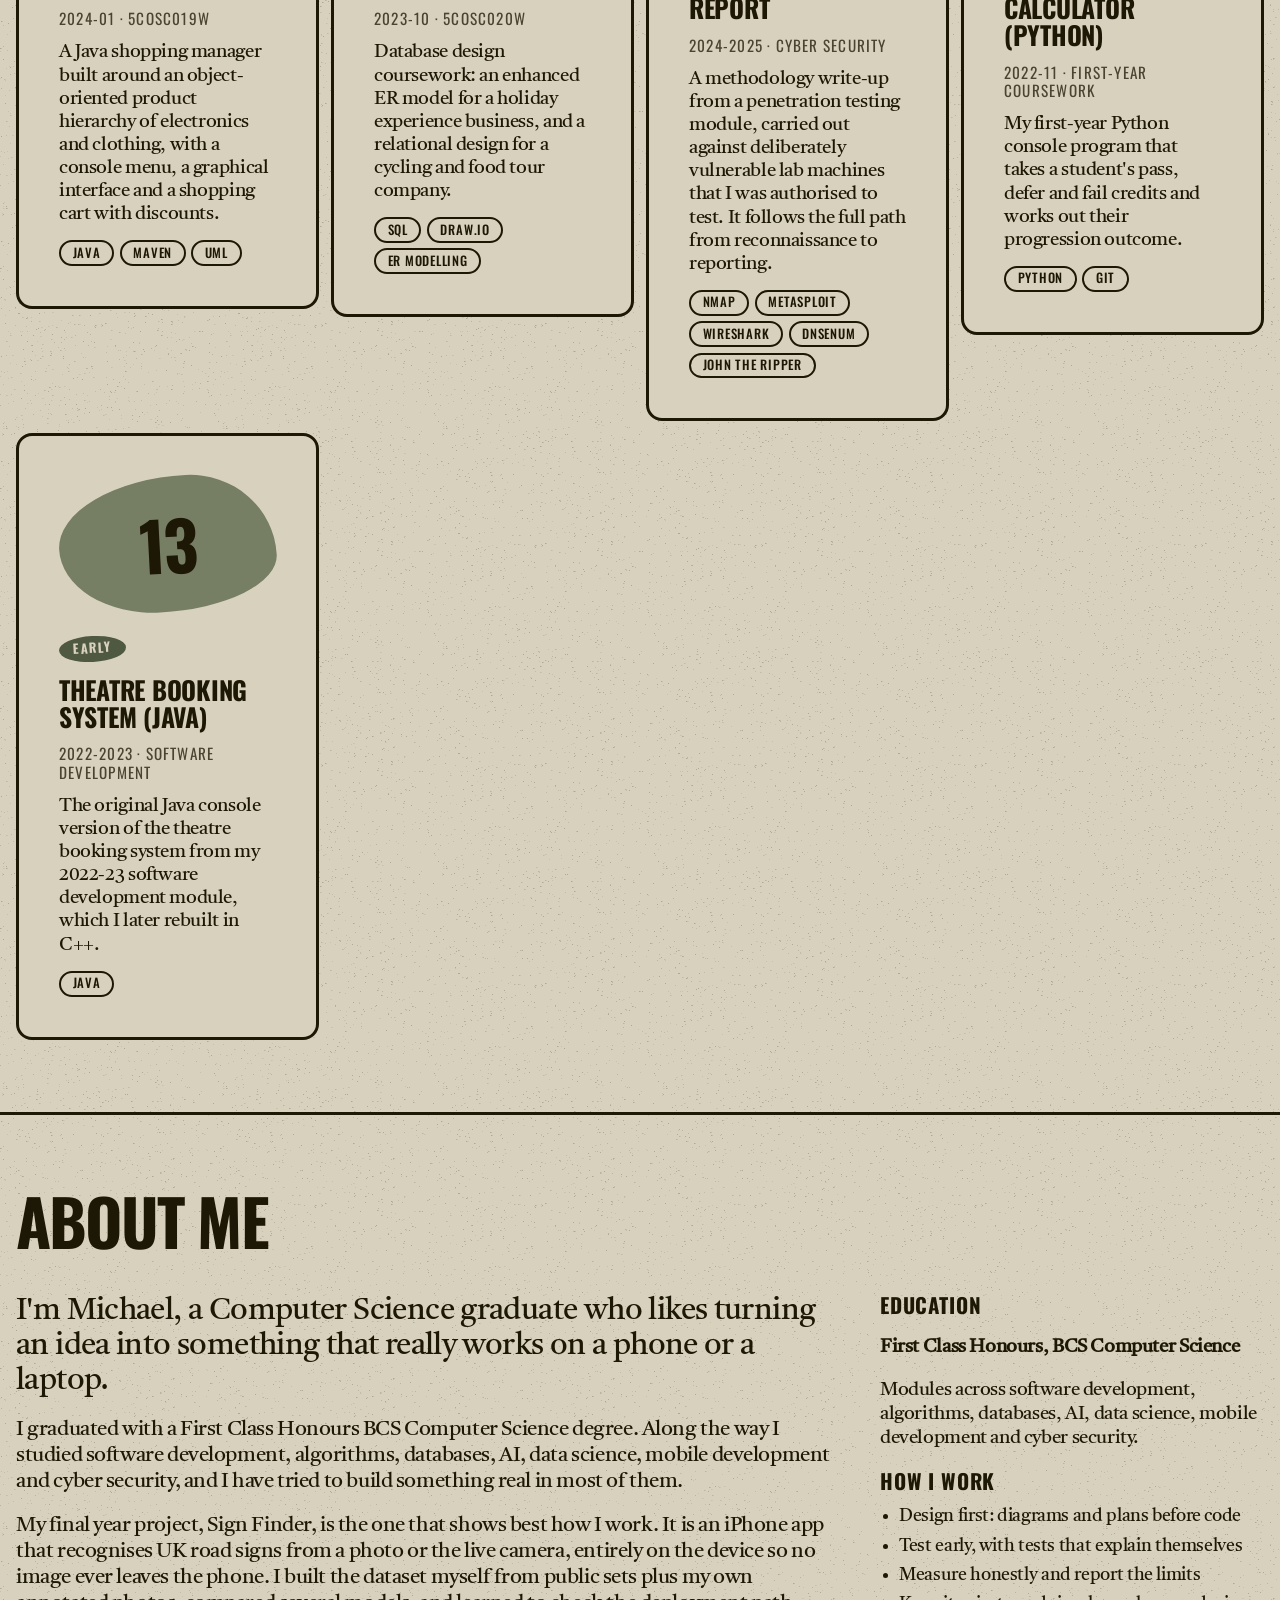
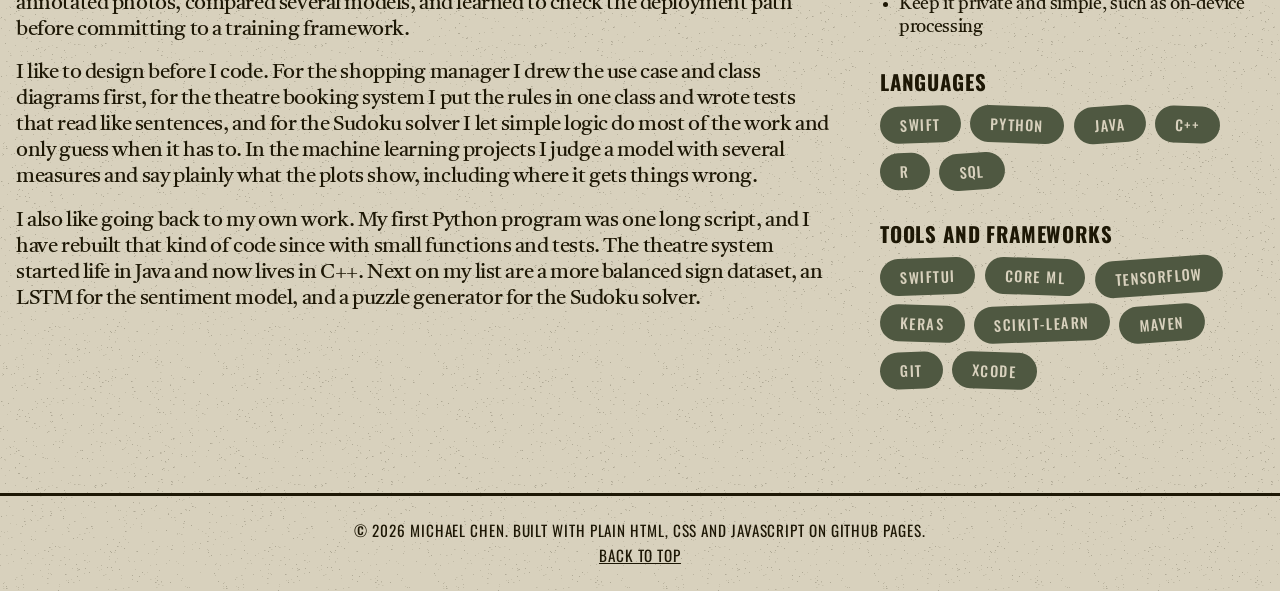
==== commit e5189d53: "Make text full width, simplify home page, expand About me" ====
--- a/index.html
+++ b/index.html
@@ -25,10 +25,9 @@
             <ul class="nav-links" id="nav-links">
                 <li><a href="#featured">Featured</a></li>
                 <li><a href="#projects">Projects</a></li>
-                <li><a href="#about">About</a></li>
+                <li><a href="#about">About me</a></li>
             </ul>
         </nav>
-        <a class="pill pill-olive pill-nav" href="#featured">See my work</a>
     </header>
 
     <div class="page">
@@ -59,7 +58,6 @@
                 <p>I am a First Class Honours BCS Computer Science graduate.
                 This site collects my projects, from my final year road sign
                 recognition app to coursework in AI, data science and software design.</p>
-                <a class="pill pill-olive" href="#featured">See my work</a>
             </div>
         </section>
 
@@ -86,16 +84,27 @@
         </section>
 
         <section class="section" id="about" aria-labelledby="about-title">
-            <p class="section-label">Who</p>
-            <h2 class="section-title" id="about-title">About</h2>
+            <h2 class="section-title" id="about-title">About me</h2>
             <div class="about-grid">
-                <div>
+                <div class="about-story">
+                    <p class="about-lead">I'm Michael, a Computer Science graduate who likes turning an idea into something that really works on a phone or a laptop.</p>
+                    <p>I graduated with a First Class Honours BCS Computer Science degree. Along the way I studied software development, algorithms, databases, AI, data science, mobile development and cyber security, and I have tried to build something real in most of them.</p>
+                    <p>My final year project, Sign Finder, is the one that shows best how I work. It is an iPhone app that recognises UK road signs from a photo or the live camera, entirely on the device so no image ever leaves the phone. I built the dataset myself from public sets plus my own annotated photos, compared several models, and learned to check the deployment path before committing to a training framework.</p>
+                    <p>I like to design before I code. For the shopping manager I drew the use case and class diagrams first, for the theatre booking system I put the rules in one class and wrote tests that read like sentences, and for the Sudoku solver I let simple logic do most of the work and only guess when it has to. In the machine learning projects I judge a model with several measures and say plainly what the plots show, including where it gets things wrong.</p>
+                    <p>I also like going back to my own work. My first Python program was one long script, and I have rebuilt that kind of code since with small functions and tests. The theatre system started life in Java and now lives in C++. Next on my list are a more balanced sign dataset, an LSTM for the sentiment model, and a puzzle generator for the Sudoku solver.</p>
+                </div>
+                <div class="about-side">
                     <h3>Education</h3>
                     <p class="about-lead"><strong>First Class Honours, BCS Computer Science</strong></p>
                     <p>Modules across software development, algorithms, databases, AI, data science,
                     mobile development and cyber security.</p>
-                </div>
-                <div>
+                    <h3>How I work</h3>
+                    <ul class="about-points">
+                        <li>Design first: diagrams and plans before code</li>
+                        <li>Test early, with tests that explain themselves</li>
+                        <li>Measure honestly and report the limits</li>
+                        <li>Keep it private and simple, such as on-device processing</li>
+                    </ul>
                     <h3>Languages</h3>
                     <ul class="pill-list">
                         <li>Swift</li><li>Python</li><li>Java</li><li>C++</li><li>R</li><li>SQL</li>
@@ -108,10 +117,6 @@
                 </div>
             </div>
         </section>
-
-        <section class="cta" aria-label="Browse the work">
-            <a class="cta-button" href="#projects">Browse all projects</a>
-        </section>
     </main>
 
     <footer class="site-footer">
--- a/styles.css
+++ b/styles.css
@@ -225,7 +225,7 @@
 
 /* ---------- Project page ---------- */
 .project-page { max-width: 70rem; margin: 0 auto; padding: 2rem var(--space) 3.5rem; }
-.project-head, .glance, .learned { max-width: 52rem; }
+
 .back-link { margin: 0 0 1.5rem; }
 .project-head h1 { font-size: clamp(2rem, 6vw, 2.75rem); margin: 0.5rem 0 0.25rem; }
 .project-summary { font-size: 1.15rem; }
--- a/site.css
+++ b/site.css
@@ -121,7 +121,6 @@
 .pill-olive { background: var(--olive-ink); color: var(--silver); }
 .pill-dark { background: var(--blackish); color: var(--silver); border: 2px solid var(--silver); }
 .site a.pill-olive, .site a.pill-dark { color: var(--silver); }
-.pill-nav { --r: 9deg; position: absolute; top: 14px; right: 9%; z-index: 2; animation: pop var(--dur-slow) var(--ease) 0.9s backwards; }
 @keyframes pop {
     from { opacity: 0; transform: rotate(var(--r)) scale(0.8); }
     to   { opacity: 1; transform: rotate(var(--r)) scale(1); }
@@ -219,10 +218,9 @@
 .site .status { margin: 0 0 1rem; color: var(--color-text-muted); font-size: 1.1rem; }
 
 .statement { padding-top: 5.5rem; padding-bottom: 5.5rem; }
-.site .statement .statement-text { max-width: 60%; margin: 0 0 2.5rem; font-size: clamp(2rem, 3vw + 0.6rem, 3rem); }
+.site .statement .statement-text { max-width: none; margin: 0 0 2.5rem; font-size: clamp(2rem, 3vw + 0.6rem, 3rem); }
 .statement-body { display: flex; flex-wrap: wrap; align-items: center; gap: 2rem 3rem; }
-.statement-body p { max-width: 34rem; margin: 0; font-size: 1.4rem; letter-spacing: -0.02em; }
-.statement-body .pill { --r: -4deg; }
+.statement-body p { max-width: none; margin: 0; font-size: 1.4rem; letter-spacing: -0.02em; }
 
 /* ---------- Project cards ---------- */
 .site .card-grid { display: grid; grid-template-columns: repeat(auto-fill, minmax(300px, 1fr)); gap: 12px; align-items: start; }
@@ -321,56 +319,14 @@
 .site .tag-filter select { padding: 0.55em 0.9em; border: 3px solid var(--blackish); border-radius: 999px; background: var(--silver); color: var(--blackish); font: inherit; text-transform: none; letter-spacing: 0; }
 
 /* ---------- About ---------- */
-.site .about-grid { grid-template-columns: repeat(auto-fit, minmax(300px, 1fr)); gap: 3rem; }
+.site .about-grid { grid-template-columns: repeat(3, minmax(0, 1fr)); gap: 3rem; }
+@media (max-width: 991px) { .site .about-grid { grid-template-columns: minmax(0, 1fr); } }
 .about-lead { font-size: 1.5rem; letter-spacing: -0.02em; }
 .site .about-grid p { font-size: 1.2rem; letter-spacing: -0.02em; }
 .site .pill-list { gap: 0.6rem; margin-bottom: 2rem; }
 .site .pill-list li { padding: 0.8em 1.4em; border: 0; background: var(--olive-ink); color: var(--silver); font-size: 0.9rem; letter-spacing: 0.1em; transform: rotate(-2deg); }
 .site .pill-list li:nth-child(even) { transform: rotate(2deg); }
 .site .pill-list li:nth-child(3n) { transform: rotate(-4deg); }
-
-/* ---------- Closing call to action ---------- */
-.cta {
-    position: relative;
-    display: grid;
-    place-items: center;
-    min-height: 70vh;
-    overflow: hidden;
-    border-top: var(--edge);
-    background: linear-gradient(to bottom, var(--silver) 0%, #d3a58c 100%);
-}
-.cta::before {   /* soft terracotta glow */
-    content: "";
-    position: absolute;
-    width: 60vw;
-    height: 26vw;
-    min-width: 18rem;
-    border-radius: 50%;
-    background: var(--sienna);
-    opacity: 0.55;
-    filter: blur(110px);
-}
-.cta-button {
-    position: relative;
-    display: grid;
-    place-items: center;
-    width: 380px;
-    max-width: 90vw;
-    height: 200px;
-    padding: 0 3rem;
-    border-radius: 90%;
-    background: var(--olive);
-    color: var(--blackish);
-    font: 700 1.6rem/1.1 var(--font-display);
-    letter-spacing: 0.04em;
-    text-align: center;
-    text-transform: uppercase;
-    text-decoration: none;
-    transform: rotate(-4deg);
-    transition: transform var(--dur-base) var(--ease), opacity var(--dur-fast) var(--ease);
-}
-.site .cta-button { color: var(--blackish); }
-.cta-button:hover { transform: rotate(-2deg) scale(1.03); }
 
 .site .site-footer { padding: 20px 16px; border-top: var(--edge); color: var(--blackish); font: 400 0.95rem/1.4 var(--font-display); letter-spacing: 0.06em; text-transform: uppercase; }
 
@@ -385,7 +341,6 @@
 @media (max-width: 767px) {
     .site .page { padding-top: 60px; }
     .nav-badge { width: 76px; }
-    .pill-nav { display: none; }
     /* burger menu, only once JS has marked the nav */
     .nav.js-nav .nav-toggle {
         display: grid;
@@ -443,25 +398,25 @@
     .stagger-col + .stagger-col { padding-top: 0; }
     .site .card { order: var(--i, 0); padding: 28px; }
     .site .card-grid { grid-template-columns: minmax(0, 1fr); }
-    .cta { min-height: 55vh; }
 }
 
 @media (prefers-reduced-motion: reduce) {
     .site { --nudge: 0px; }
     .site .card:hover, .site .card:focus-within { transform: none; }
-    .cta-button:hover { transform: rotate(-4deg); }
-    .site .card, .cta-button, .burger { transition-property: box-shadow, background-color, color, opacity; }
+    .site .card, .burger { transition-property: box-shadow, background-color, color, opacity; }
 }
 
 /* ==========================================================================
    Project pages in the same style
    ========================================================================== */
+.site .project-head, .site .glance, .site .learned, .site .step-text { max-width: none; }
+.site .glance { gap: 0 3rem; }
 .site .project-page { max-width: none; margin: 0; padding: 2rem 16px 4rem; }
 .site .back-link { margin: 0 0 1.5rem; }
 .site .back-link a { font: 500 1rem/1 var(--font-display); letter-spacing: 0.1em; text-transform: uppercase; }
 .site .project-head h1 { margin: 0.6rem 0 0.4rem; font: 700 clamp(2.6rem, 9vw, 8rem)/0.95 var(--font-display); letter-spacing: -0.03em; text-transform: uppercase; }
 .site .project-head .card-meta { margin: 0 0 1rem; }
-.site .project-summary { max-width: 52rem; margin: 0 0 1.5rem; font-size: clamp(1.25rem, 2vw, 1.8rem); letter-spacing: -0.02em; line-height: 1.2; }
+.site .project-summary { max-width: none; margin: 0 0 1.5rem; font-size: clamp(1.25rem, 2vw, 1.8rem); letter-spacing: -0.02em; line-height: 1.2; }
 .site .project-section h2 { margin: 0 0 0.9rem; font: 700 1.7rem/1.05 var(--font-display); letter-spacing: -0.01em; text-transform: uppercase; }
 .site .feature-list { font-size: 1.2rem; letter-spacing: -0.02em; line-height: 1.25; }
 .site .feature-list li { margin-bottom: 0.5rem; }
@@ -496,7 +451,7 @@
 .site .code-note h4 { margin: 0 0 0.3rem; font: 700 1.1rem/1.15 var(--font-display); letter-spacing: 0.02em; text-transform: uppercase; }
 .site .code-note p { font-size: 1.1rem; letter-spacing: -0.01em; line-height: 1.25; color: var(--color-text); }
 .site .learned { border-top: var(--edge); }
-.site .learned p { font-size: 1.2rem; letter-spacing: -0.02em; max-width: 52rem; }
+.site .learned p { font-size: 1.2rem; letter-spacing: -0.02em; max-width: none; }
 
 /* Gallery and viewer */
 .site .gallery-tile:hover .showcase-item img, .site .gallery-tile:hover .showcase-item video { box-shadow: 5px 5px 0 var(--blackish); }
@@ -517,3 +472,11 @@
     .site .step-marker { width: 2.7rem; height: 2.4rem; font-size: 1rem; }
     .site .process-nav { top: 113px; }
 }
+
+/* About me */
+.site .about-story { grid-column: span 2; }
+.site .about-story p { margin: 0 0 1.1rem; font-size: 1.3rem; letter-spacing: -0.02em; line-height: 1.25; }
+.site .about-story .about-lead { font-size: clamp(1.6rem, 2.4vw, 2.2rem); line-height: 1.15; }
+.site .about-points { margin: 0 0 2rem; padding-left: 1.2rem; font-size: 1.15rem; letter-spacing: -0.02em; line-height: 1.25; }
+.site .about-points li { margin-bottom: 0.4rem; }
+@media (max-width: 991px) { .site .about-story { grid-column: auto; } }
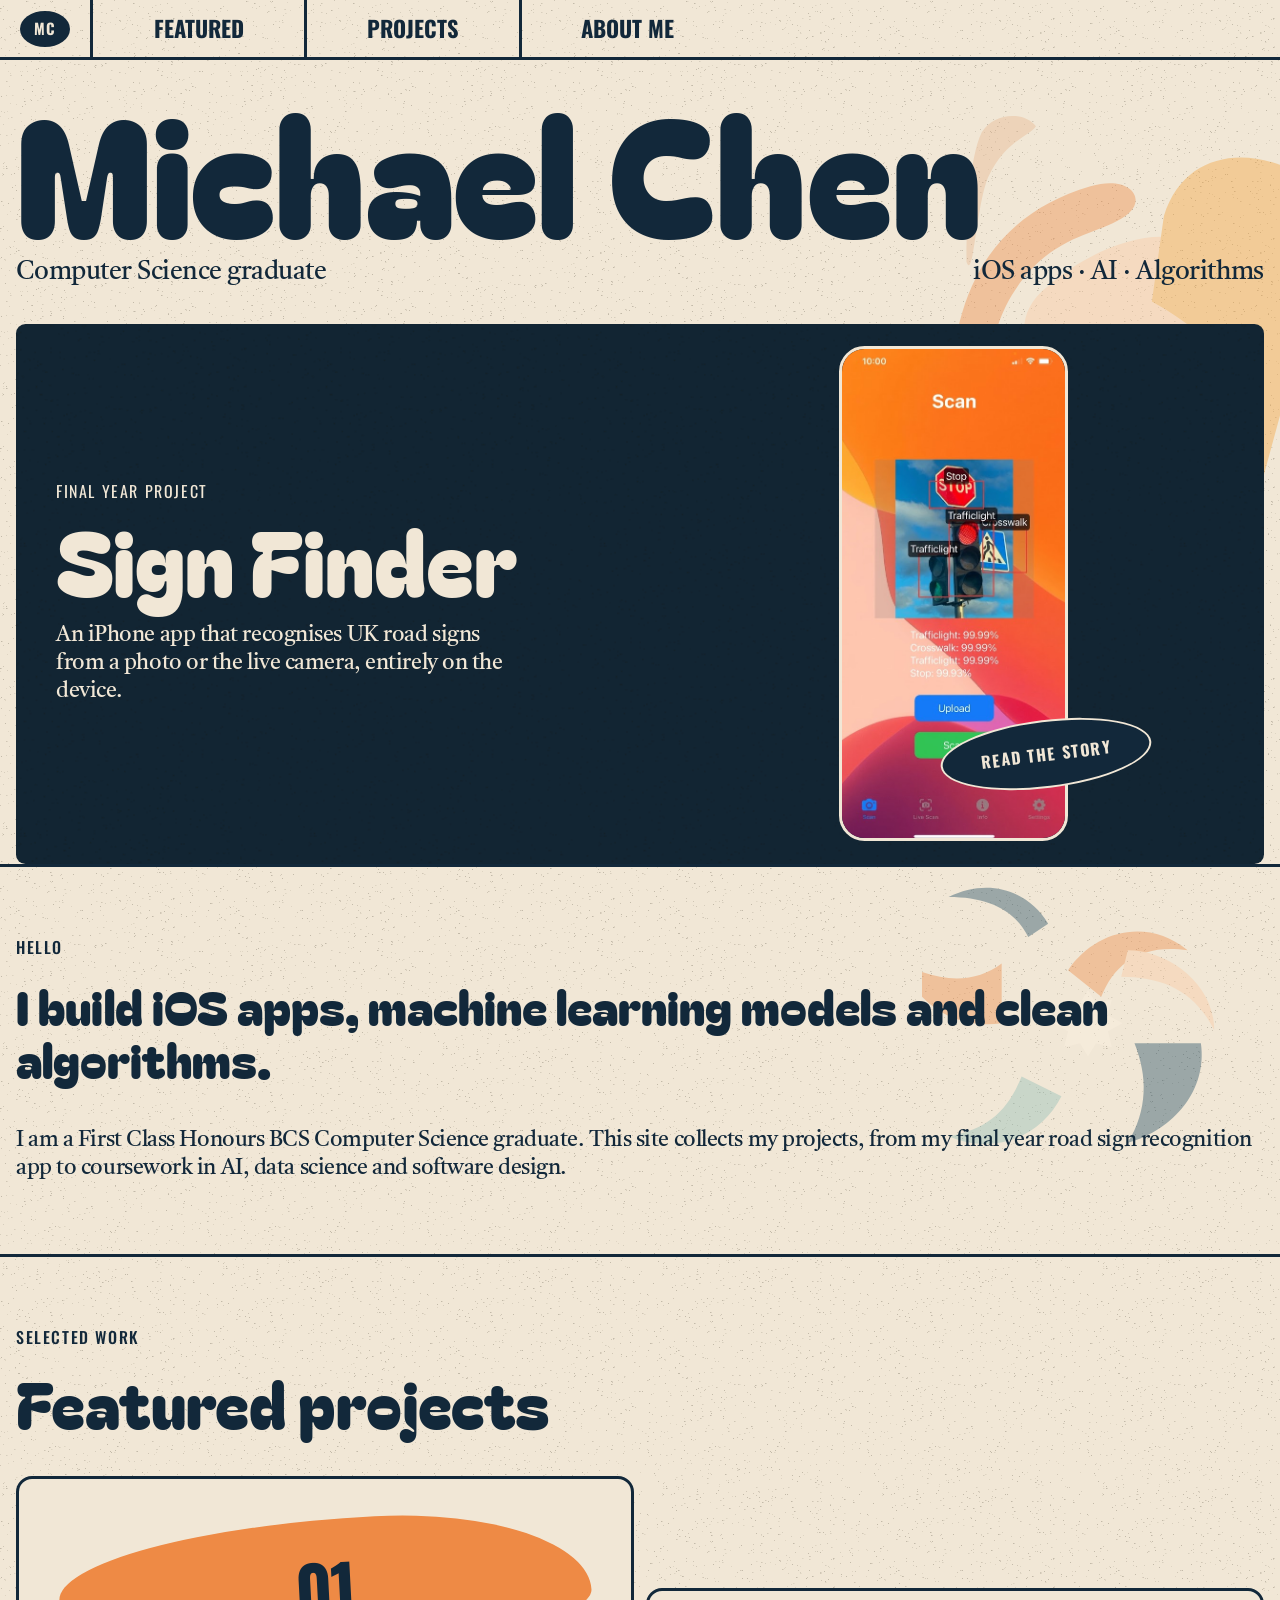
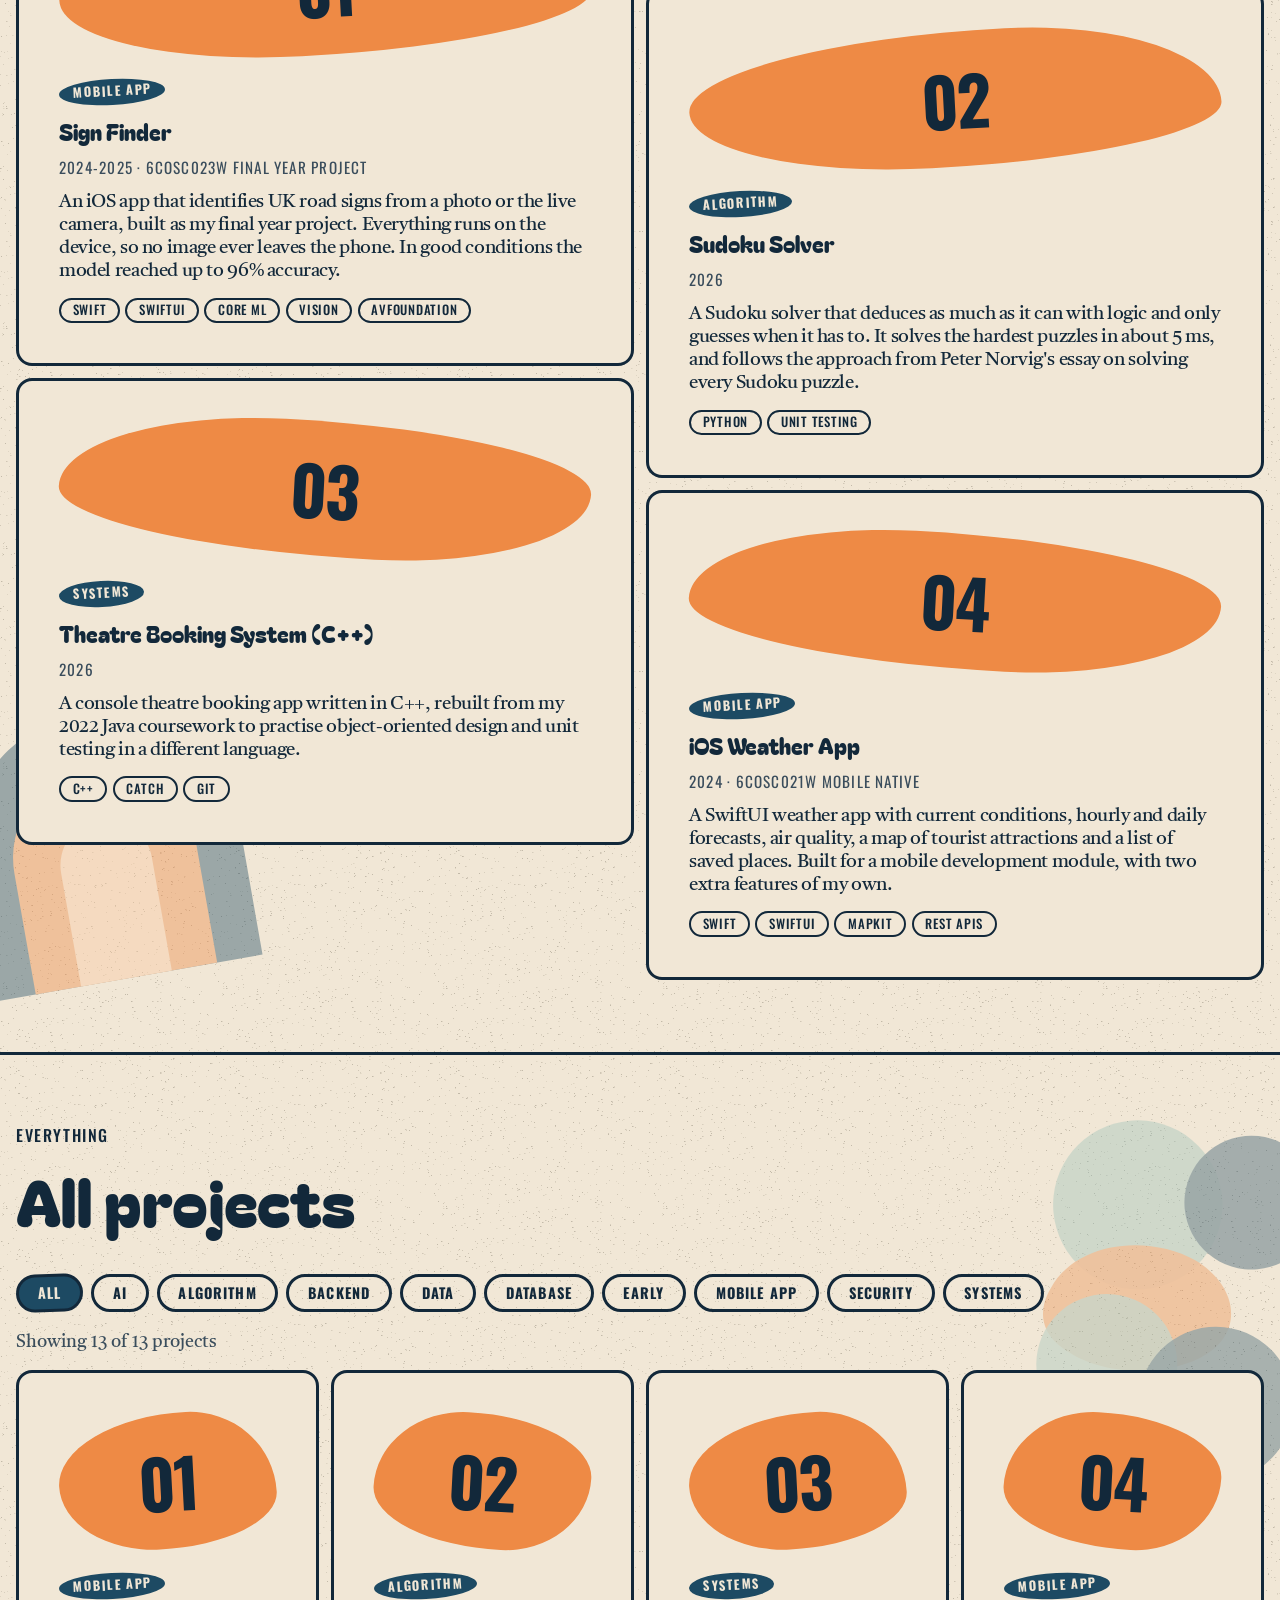
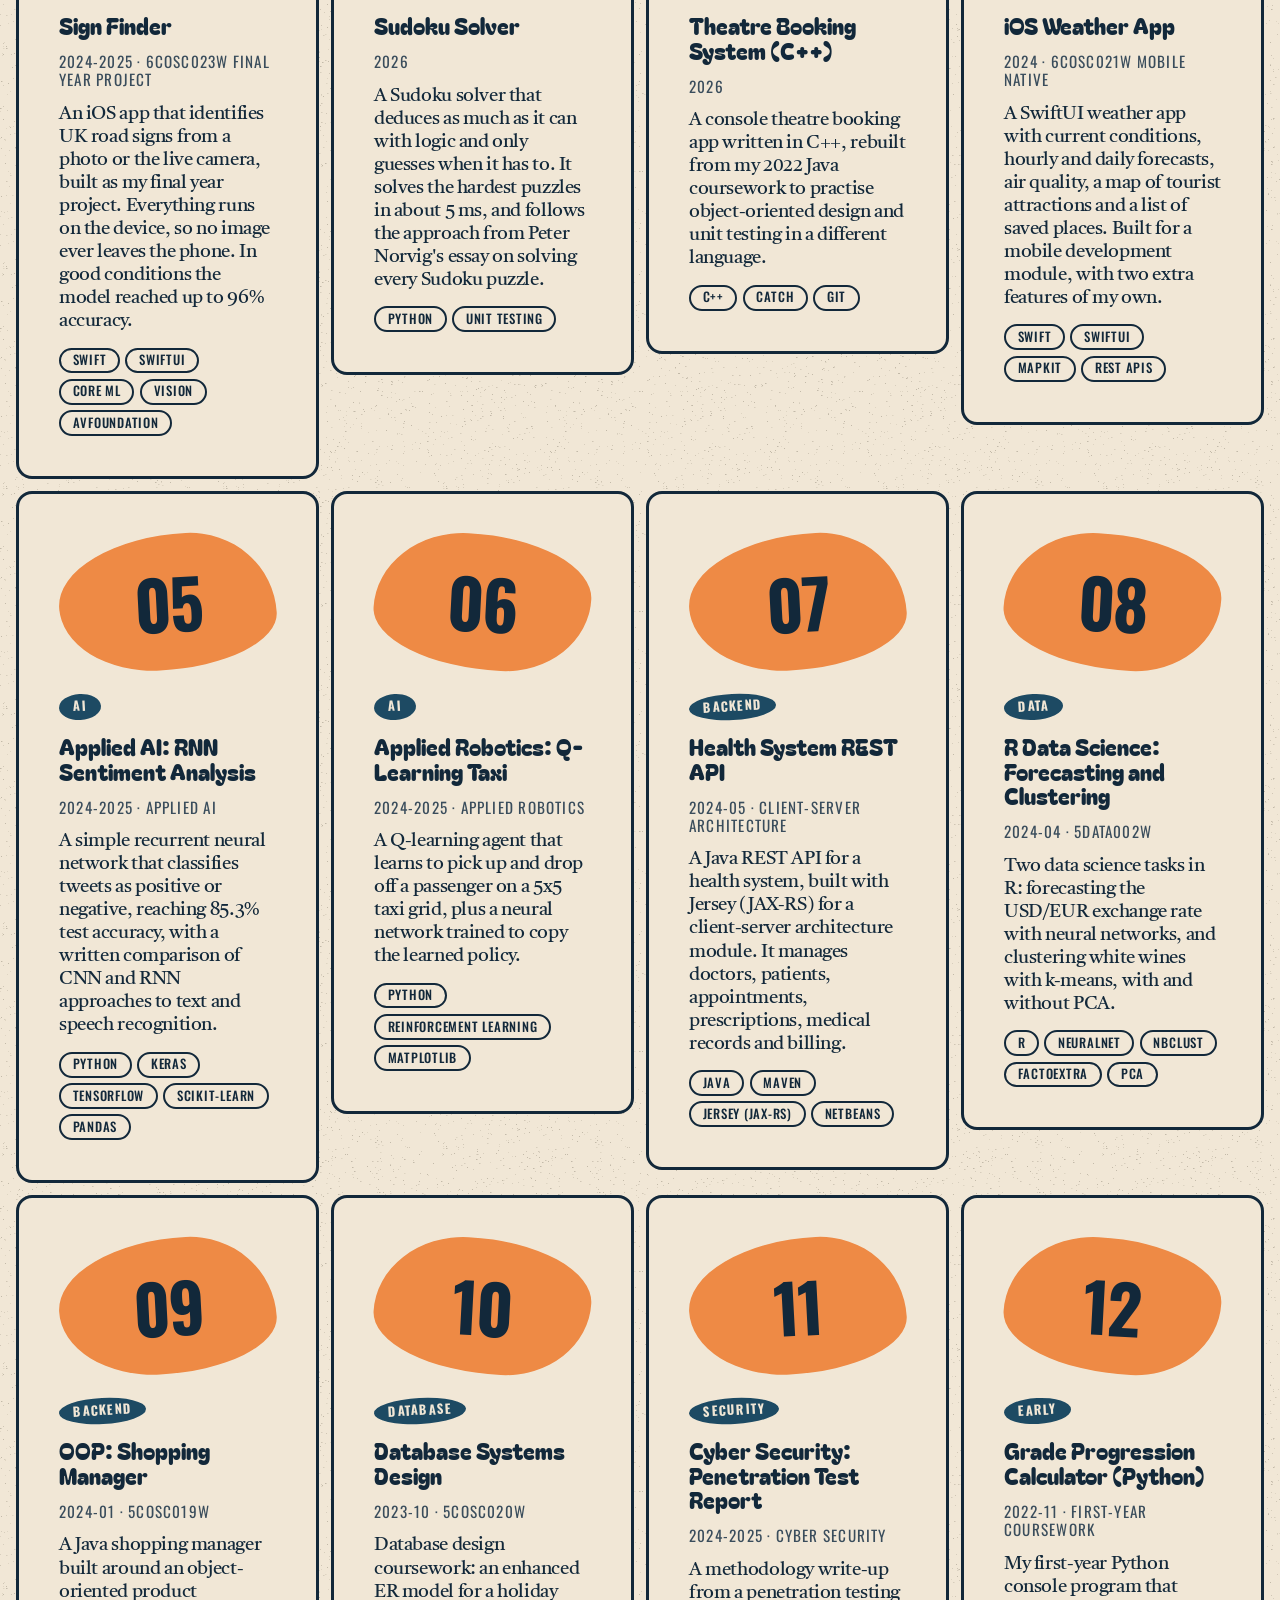
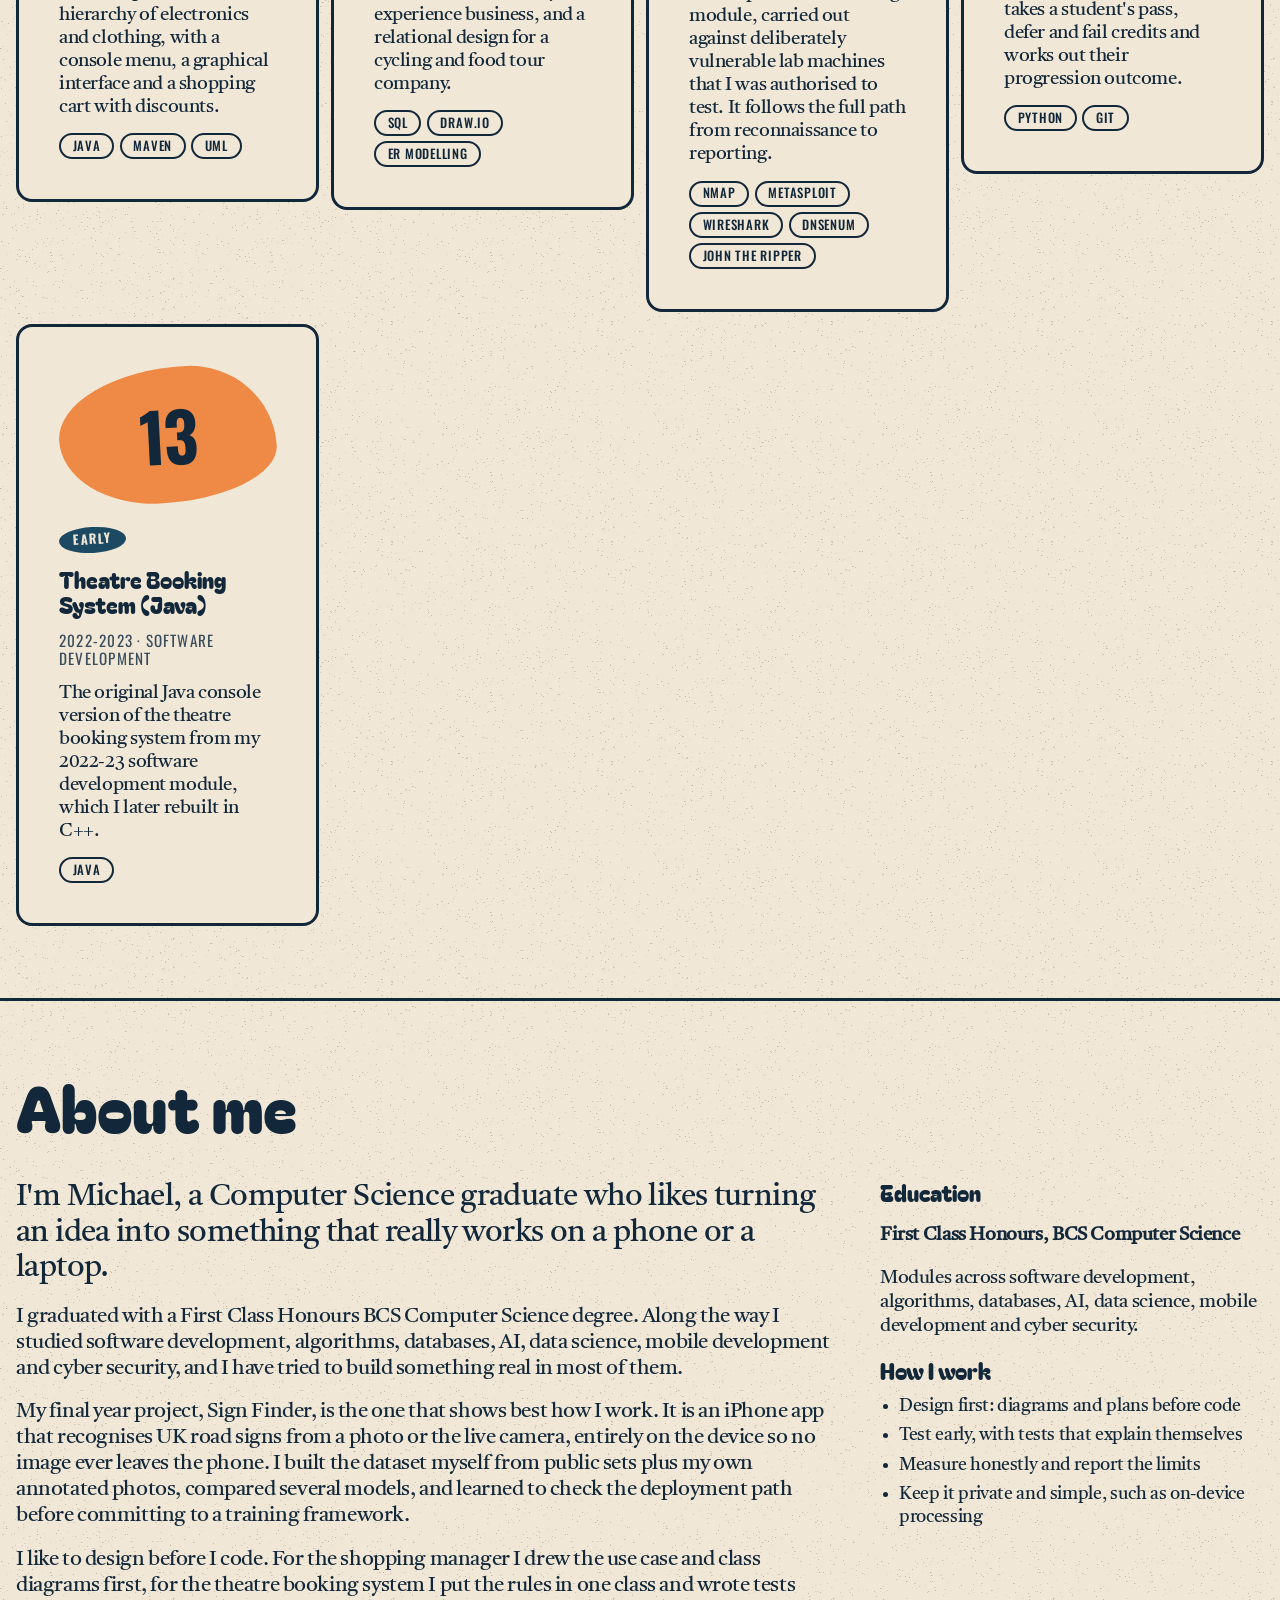
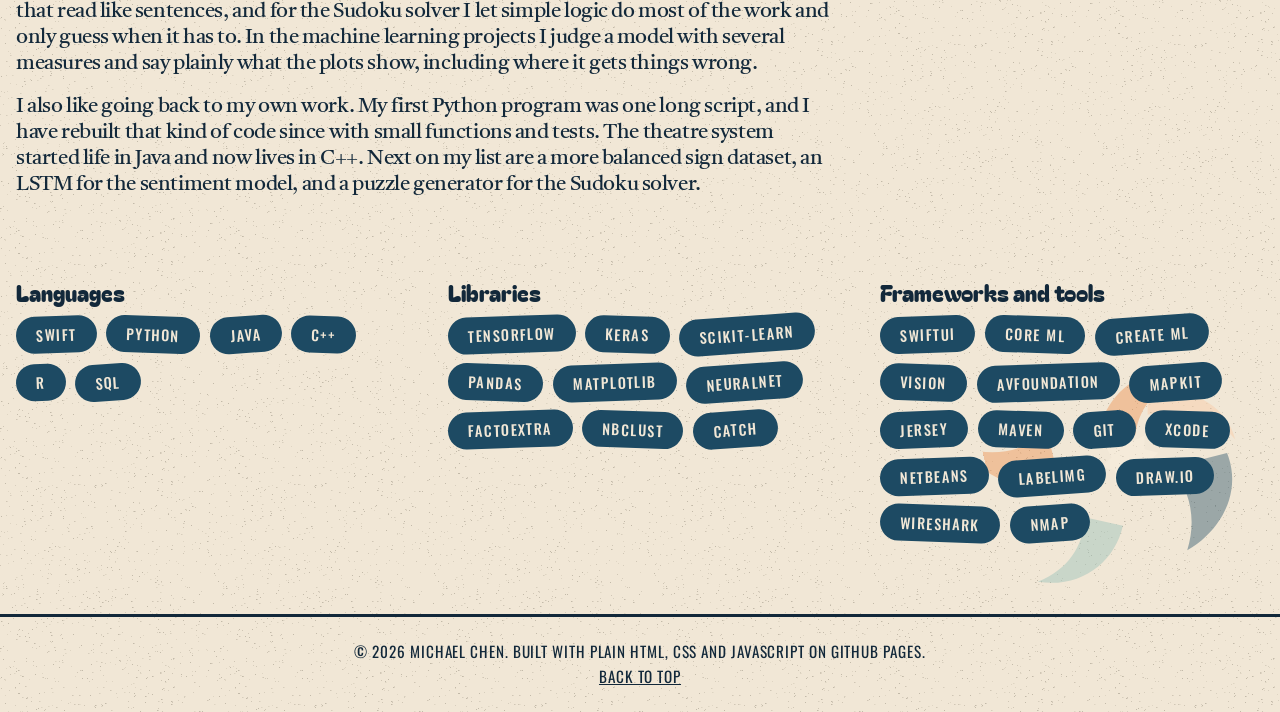
==== commit fa9a4b27: "Add retro display font, navy and orange palette, background shapes, split skills lists" ====
--- a/index.html
+++ b/index.html
@@ -74,10 +74,6 @@
             <h2 class="section-title" id="projects-title">All projects</h2>
             <div class="filters">
                 <div class="chips" id="type-filters" role="group" aria-label="Filter by type"></div>
-                <label class="tag-filter">
-                    <span>Technology</span>
-                    <select id="tag-filter"><option value="">All</option></select>
-                </label>
             </div>
             <p class="status" id="result-count" aria-live="polite"></p>
             <div class="card-grid" id="project-grid"></div>
@@ -105,15 +101,29 @@
                         <li>Measure honestly and report the limits</li>
                         <li>Keep it private and simple, such as on-device processing</li>
                     </ul>
-                    <h3>Languages</h3>
-                    <ul class="pill-list">
-                        <li>Swift</li><li>Python</li><li>Java</li><li>C++</li><li>R</li><li>SQL</li>
-                    </ul>
-                    <h3>Tools and frameworks</h3>
-                    <ul class="pill-list">
-                        <li>SwiftUI</li><li>Core ML</li><li>TensorFlow</li><li>Keras</li>
-                        <li>scikit-learn</li><li>Maven</li><li>Git</li><li>Xcode</li>
-                    </ul>
+                </div>
+                <div class="about-skills">
+                    <div>
+                        <h3>Languages</h3>
+                        <ul class="pill-list">
+                            <li>Swift</li><li>Python</li><li>Java</li><li>C++</li><li>R</li><li>SQL</li>
+                        </ul>
+                    </div>
+                    <div>
+                        <h3>Libraries</h3>
+                        <ul class="pill-list">
+                            <li>TensorFlow</li><li>Keras</li><li>scikit-learn</li><li>pandas</li>
+                            <li>matplotlib</li><li>neuralnet</li><li>factoextra</li><li>NbClust</li><li>Catch</li>
+                        </ul>
+                    </div>
+                    <div>
+                        <h3>Frameworks and tools</h3>
+                        <ul class="pill-list">
+                            <li>SwiftUI</li><li>Core ML</li><li>Create ML</li><li>Vision</li><li>AVFoundation</li>
+                            <li>MapKit</li><li>Jersey</li><li>Maven</li><li>Git</li><li>Xcode</li><li>NetBeans</li>
+                            <li>LabelImg</li><li>draw.io</li><li>Wireshark</li><li>Nmap</li>
+                        </ul>
+                    </div>
                 </div>
             </div>
         </section>
--- a/site.css
+++ b/site.css
@@ -7,17 +7,20 @@
 @font-face { font-family: "Oswald"; font-weight: 400; font-style: normal; font-display: swap; src: url("fonts/oswald-400.woff2") format("woff2"); }
 @font-face { font-family: "Oswald"; font-weight: 500; font-style: normal; font-display: swap; src: url("fonts/oswald-500.woff2") format("woff2"); }
 @font-face { font-family: "Oswald"; font-weight: 700; font-style: normal; font-display: swap; src: url("fonts/oswald-700.woff2") format("woff2"); }
+@font-face { font-family: "Bagel Fat One"; font-weight: 400; font-style: normal; font-display: swap; src: url("fonts/bagel-fat-one-400.woff2") format("woff2"); }
 @font-face { font-family: "Tiro Tamil"; font-weight: 400; font-style: normal; font-display: swap; src: url("fonts/tiro-tamil-400.woff2") format("woff2"); }
 @font-face { font-family: "Tiro Tamil"; font-weight: 400; font-style: italic; font-display: swap; src: url("fonts/tiro-tamil-400-italic.woff2") format("woff2"); }
 
 .site {
-    --blackish: #1d1705;
-    --silver: #d8d1bd;
-    --olive: #767f64;
-    --olive-ink: #4f5841;   /* darker olive for small text, so silver text on it stays readable */
-    --sienna: #be5d42;
+    --blackish: #12283a;
+    --silver: #f1e7d6;
+    --olive: #ee8a45;     /* orange */
+    --olive-ink: #1d4a63;   /* navy for fills that carry cream text */
+    --peach: #fbc9a0;
+    --teal: #8fbdb6;
     --grain: url("images/site/grain.png");
     --font-display: "Oswald", "Arial Narrow", Impact, sans-serif;
+    --font-fat: "Bagel Fat One", "Arial Rounded MT Bold", "Trebuchet MS", sans-serif;
     --font-serif: "Tiro Tamil", Georgia, "Times New Roman", serif;
     --edge: 3px solid var(--blackish);
 
@@ -27,7 +30,7 @@
     --color-bg-alt: var(--silver);
     --color-surface: var(--silver);
     --color-text: var(--blackish);
-    --color-text-muted: #4a4430;
+    --color-text-muted: #3a4d5c;
     --color-accent: var(--olive-ink);
     --color-accent-hover: var(--blackish);
     --color-accent-contrast: var(--silver);
@@ -42,7 +45,8 @@
 }
 
 body.site {
-    background: var(--olive);
+    background-color: var(--silver);
+    background-image: var(--grain);
     color: var(--blackish);
     font-family: var(--font-serif);
     font-size: 16px;
@@ -56,8 +60,8 @@
     max-width: 1890px;
     margin: 0 auto;
     padding-top: 60px;
-    background-color: var(--silver);
-    background-image: var(--grain);
+    position: relative;
+    overflow-x: clip;
 }
 
 /* ---------- Fixed nav: equal cells with 3px dividers ---------- */
@@ -233,7 +237,7 @@
     --color-bg-alt: var(--silver);
     --color-surface: var(--silver);
     --color-text: var(--blackish);
-    --color-text-muted: #4a4430;
+    --color-text-muted: #3a4d5c;
     --color-accent: var(--olive-ink);
     --color-accent-contrast: var(--silver);
     --color-border: var(--blackish);
@@ -313,10 +317,8 @@
     letter-spacing: 0.08em;
     text-transform: uppercase;
 }
-.site .chip:hover { background: #bdb7a1; }
+.site .chip:hover { background: #fbd3b0; }
 .site .chip[aria-pressed="true"] { background: var(--olive-ink); border-color: var(--blackish); color: var(--silver); transform: rotate(-2deg); }
-.site .tag-filter { font: 500 0.95rem/1 var(--font-display); letter-spacing: 0.08em; text-transform: uppercase; }
-.site .tag-filter select { padding: 0.55em 0.9em; border: 3px solid var(--blackish); border-radius: 999px; background: var(--silver); color: var(--blackish); font: inherit; text-transform: none; letter-spacing: 0; }
 
 /* ---------- About ---------- */
 .site .about-grid { grid-template-columns: repeat(3, minmax(0, 1fr)); gap: 3rem; }
@@ -425,13 +427,13 @@
 /* Tabs */
 .site .tabs { top: 60px; background-color: var(--silver); border-bottom: var(--edge); }
 .site .tab { padding: 0.7rem 1.4rem; border: 0; border-radius: 0.6em 0.6em 0 0; font: 700 1.05rem/1 var(--font-display); letter-spacing: 0.08em; text-transform: uppercase; color: var(--blackish); }
-.site .tab:hover { background: #bdb7a1; color: var(--blackish); }
+.site .tab:hover { background: #fbd3b0; color: var(--blackish); }
 .site .tab[aria-selected="true"] { background: var(--olive-ink); color: var(--silver); }
 
 /* Process bar */
 .site .process-nav { top: 117px; background: var(--silver); }
 .site .process-nav a { border: 2px solid var(--blackish); color: var(--blackish); font: 500 0.85rem/1.3 var(--font-display); letter-spacing: 0.08em; text-transform: uppercase; }
-.site .process-nav a:hover { background: #bdb7a1; color: var(--blackish); border-color: var(--blackish); }
+.site .process-nav a:hover { background: #fbd3b0; color: var(--blackish); border-color: var(--blackish); }
 .site .process-nav a[aria-current="step"] { background: var(--olive-ink); border-color: var(--blackish); color: var(--silver); }
 
 /* Design story */
@@ -457,7 +459,7 @@
 .site .gallery-tile:hover .showcase-item img, .site .gallery-tile:hover .showcase-item video { box-shadow: 5px 5px 0 var(--blackish); }
 .site .lightbox { border: var(--edge); border-radius: 1em; background: var(--silver); color: var(--blackish); }
 .site .lightbox-btn { border: 3px solid var(--blackish); background: var(--silver); color: var(--blackish); font: 700 0.9rem/1 var(--font-display); letter-spacing: 0.08em; text-transform: uppercase; }
-.site .lightbox-btn:hover { background: #bdb7a1; color: var(--blackish); border-color: var(--blackish); }
+.site .lightbox-btn:hover { background: #fbd3b0; color: var(--blackish); border-color: var(--blackish); }
 .site .lightbox-info { font-size: 1.1rem; color: var(--color-text); }
 
 /* Missing project and generic buttons */
@@ -480,3 +482,53 @@
 .site .about-points { margin: 0 0 2rem; padding-left: 1.2rem; font-size: 1.15rem; letter-spacing: -0.02em; line-height: 1.25; }
 .site .about-points li { margin-bottom: 0.4rem; }
 @media (max-width: 991px) { .site .about-story { grid-column: auto; } }
+
+/* ---------- Fun display font: chunky retro sans for the big headings ---------- */
+.site .wordmark, .site .hero-title, .site .section-title, .site .statement .statement-text,
+.site .card h3, .site .project-head h1, .site .project-section h2, .site .step-content h2,
+.site .project-missing h1, .site .section h3, .site .code-note h4, .site .step-marker, .site .card-number {
+    font-family: var(--font-fat);
+    font-weight: 400;
+    text-transform: none;
+    letter-spacing: 0;
+}
+.site .hero .wordmark { font-family: var(--font-fat); font-weight: 400; text-transform: none; letter-spacing: 0; font-size: calc((min(100vw, 1890px) - 32px) / 7.6); line-height: 1; }
+.site .hero-title { font-size: clamp(2.8rem, 7vw, 6.5rem); line-height: 1; }
+.site .section-title { font-size: clamp(2.2rem, 5vw, 4.2rem); line-height: 1.05; }
+.site .statement .statement-text { line-height: 1.12; }
+.site .card h3 { font-size: clamp(1.4rem, 1.8vw, 1.8rem); line-height: 1.1; }
+.site .project-head h1 { font-size: clamp(2.4rem, 8vw, 7rem); line-height: 1; letter-spacing: 0; }
+.site .step-content h2 { font-size: clamp(1.8rem, 3.2vw, 2.9rem); line-height: 1.08; letter-spacing: 0; }
+.site .project-section h2 { font-size: 1.6rem; letter-spacing: 0; }
+.site .section h3 { font-size: 1.4rem; letter-spacing: 0; }
+.site .code-note h4 { font-size: 1.05rem; letter-spacing: 0; }
+
+/* ---------- Retro background shapes ---------- */
+.site .section { position: relative; isolation: isolate; }
+.site .section::before, .site .hero::before {
+    content: "";
+    position: absolute;
+    z-index: -1;
+    pointer-events: none;
+    background: no-repeat center / contain;
+    opacity: 0.4;
+}
+.site .hero { position: relative; isolation: isolate; }
+.site .hero::before { right: -2%; top: 8%; width: min(30vw, 420px); aspect-ratio: 4 / 5; background-image: url("images/site/shape-flames.svg"); transform: rotate(8deg); }
+.site .statement::before { right: 2%; top: -6%; width: min(26vw, 380px); aspect-ratio: 1; background-image: url("images/site/shape-waves.svg"); }
+#featured::before { left: -4%; bottom: 4%; width: min(24vw, 340px); aspect-ratio: 1; background-image: url("images/site/shape-arches.svg"); transform: rotate(-10deg); }
+#projects::before { right: -3%; top: 2%; width: min(22vw, 320px); aspect-ratio: 4 / 5; background-image: url("images/site/shape-circles.svg"); transform: rotate(6deg); }
+#about::before { right: 1%; bottom: 2%; width: min(22vw, 320px); aspect-ratio: 1; background-image: url("images/site/shape-waves.svg"); transform: rotate(-14deg); }
+.site .project-page { position: relative; isolation: isolate; }
+.site .project-page::before { content: ""; position: absolute; z-index: -1; pointer-events: none; right: -2%; top: 3rem; width: min(24vw, 340px); aspect-ratio: 4 / 5; background: url("images/site/shape-flames.svg") no-repeat center / contain; transform: rotate(8deg); opacity: 0.3; }
+@media (max-width: 767px) {
+    .site .section::before, .site .hero::before, .site .project-page::before { opacity: 0.25; width: 44vw; }
+}
+
+.site .about-skills { grid-column: 1 / -1; display: grid; grid-template-columns: repeat(3, minmax(0, 1fr)); gap: 3rem; margin-top: 1rem; }
+.site .about-skills .pill-list { margin-bottom: 0; }
+@media (max-width: 991px) { .site .about-skills { grid-template-columns: minmax(0, 1fr); gap: 1.5rem; } }
+
+body.site .section .section-title, body.site .section h2.section-title, body.site .card h3, body.site .section h3 {
+    font-family: var(--font-fat); font-weight: 400; text-transform: none; letter-spacing: 0;
+}
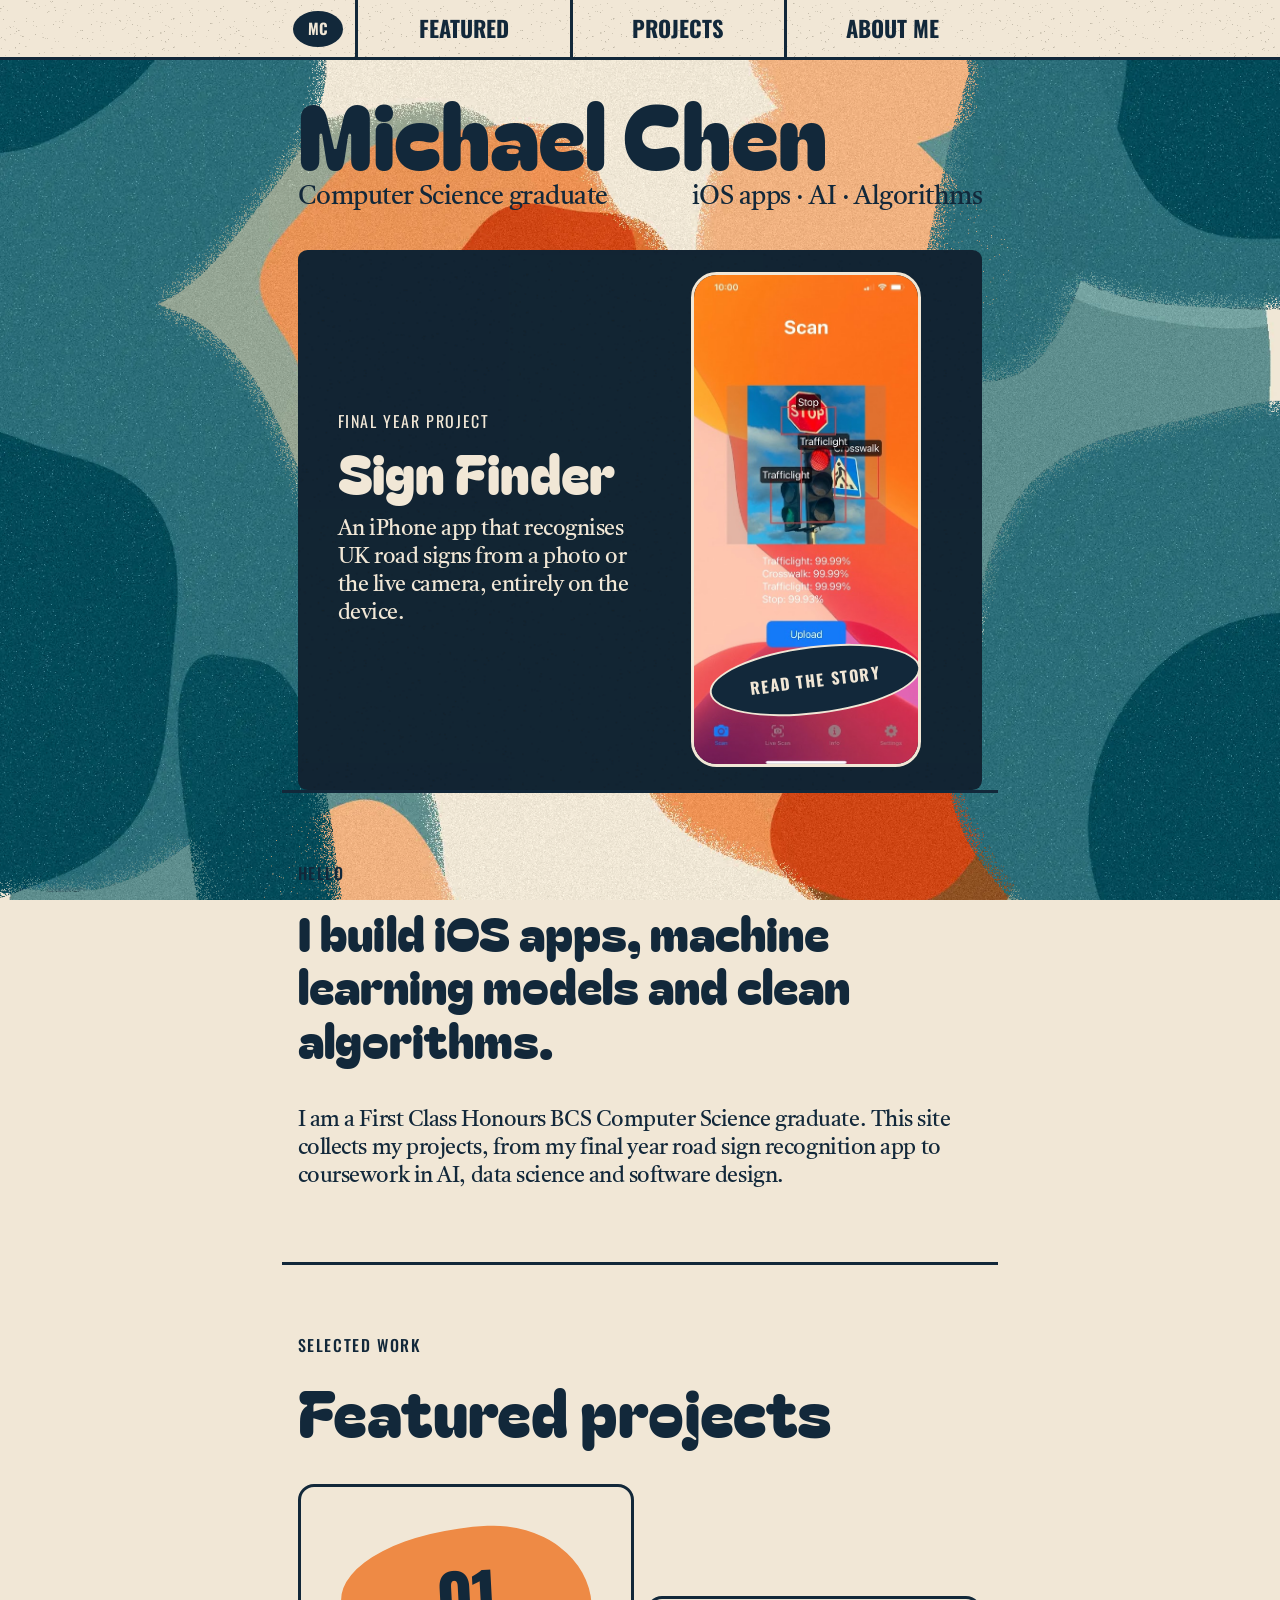
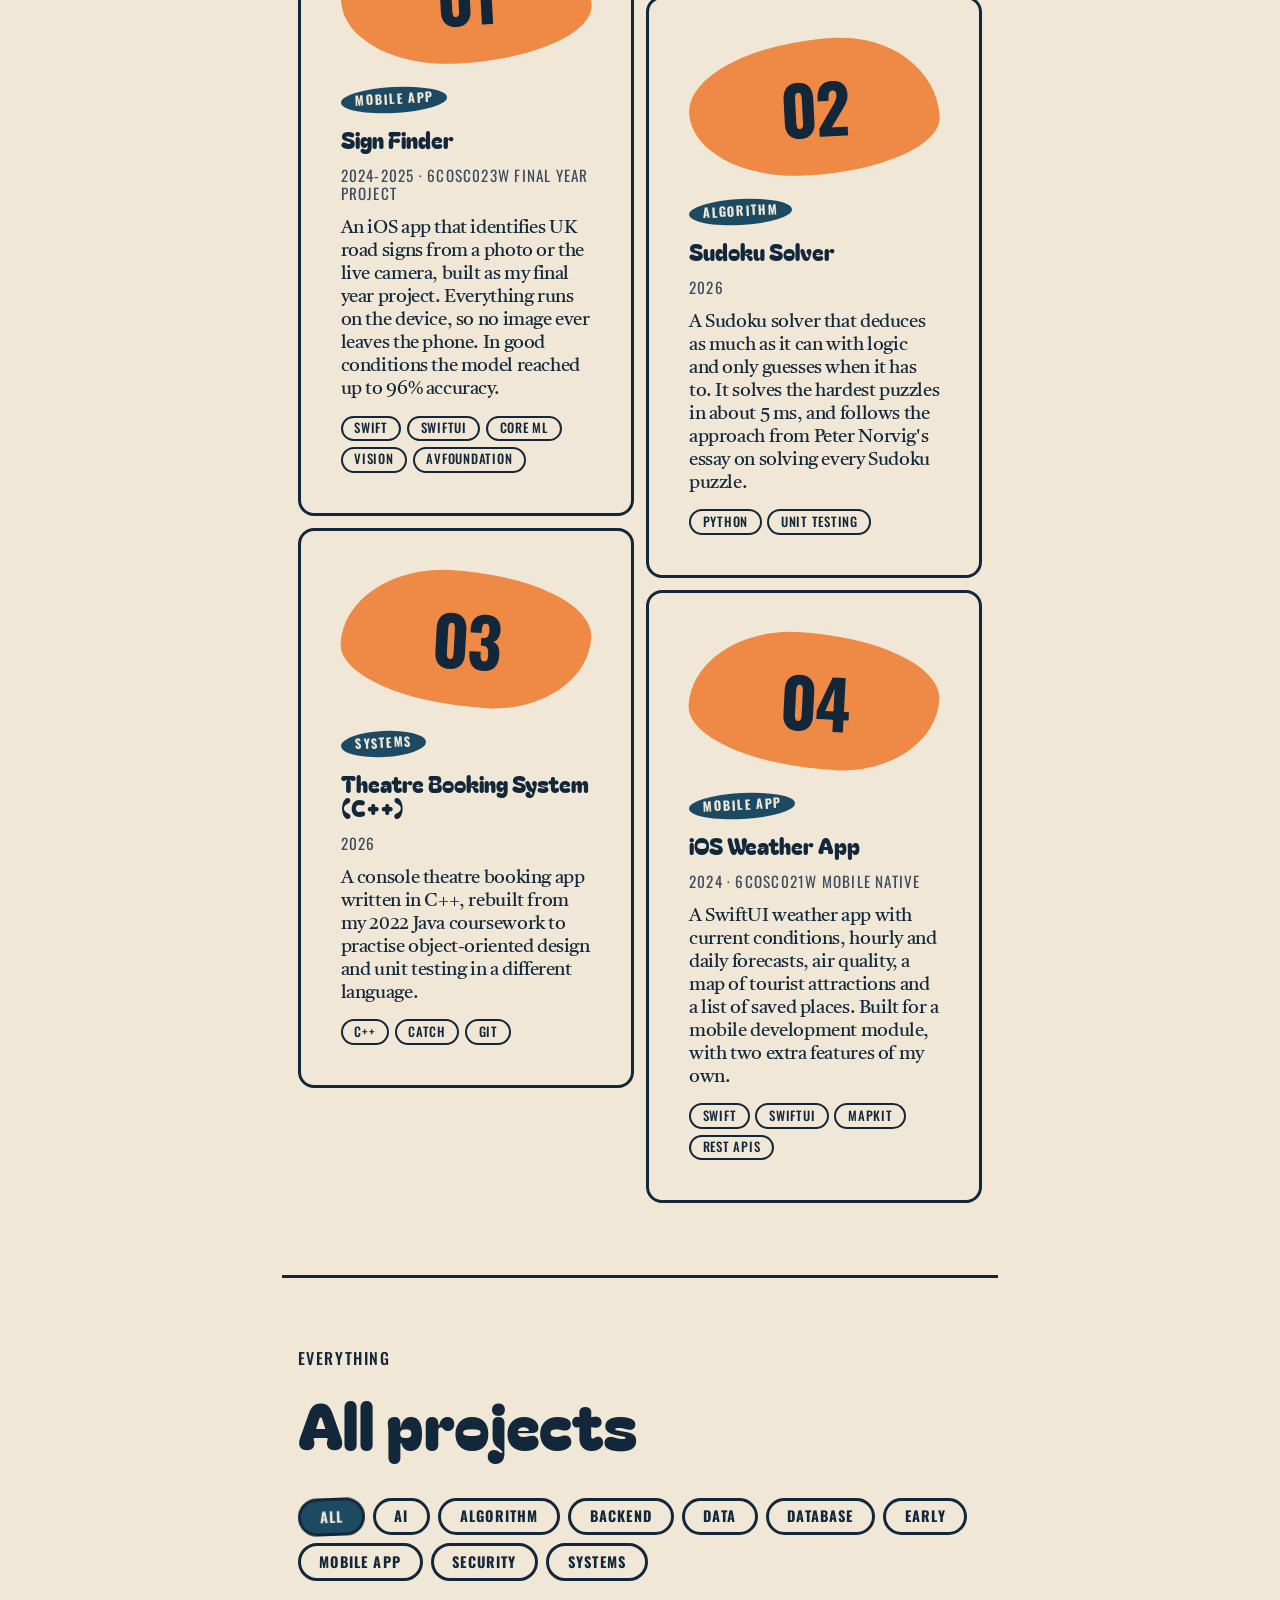
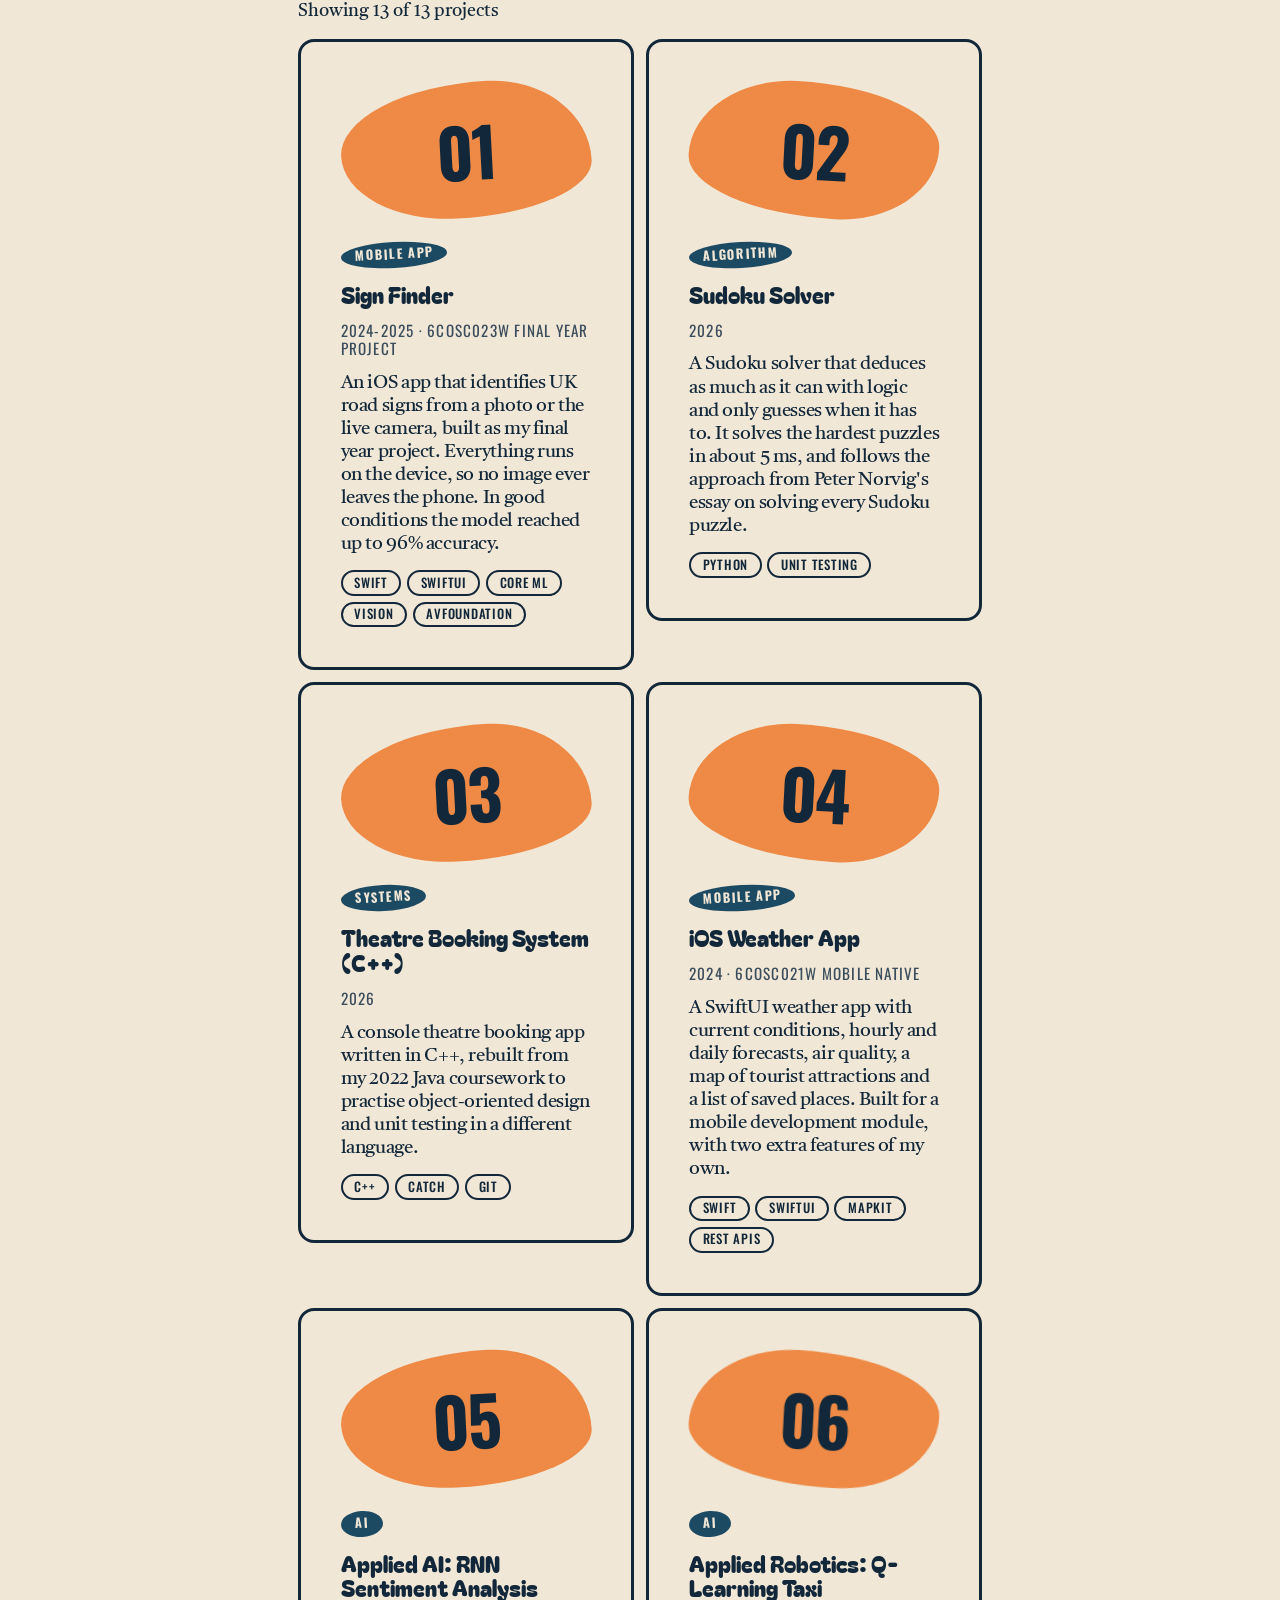
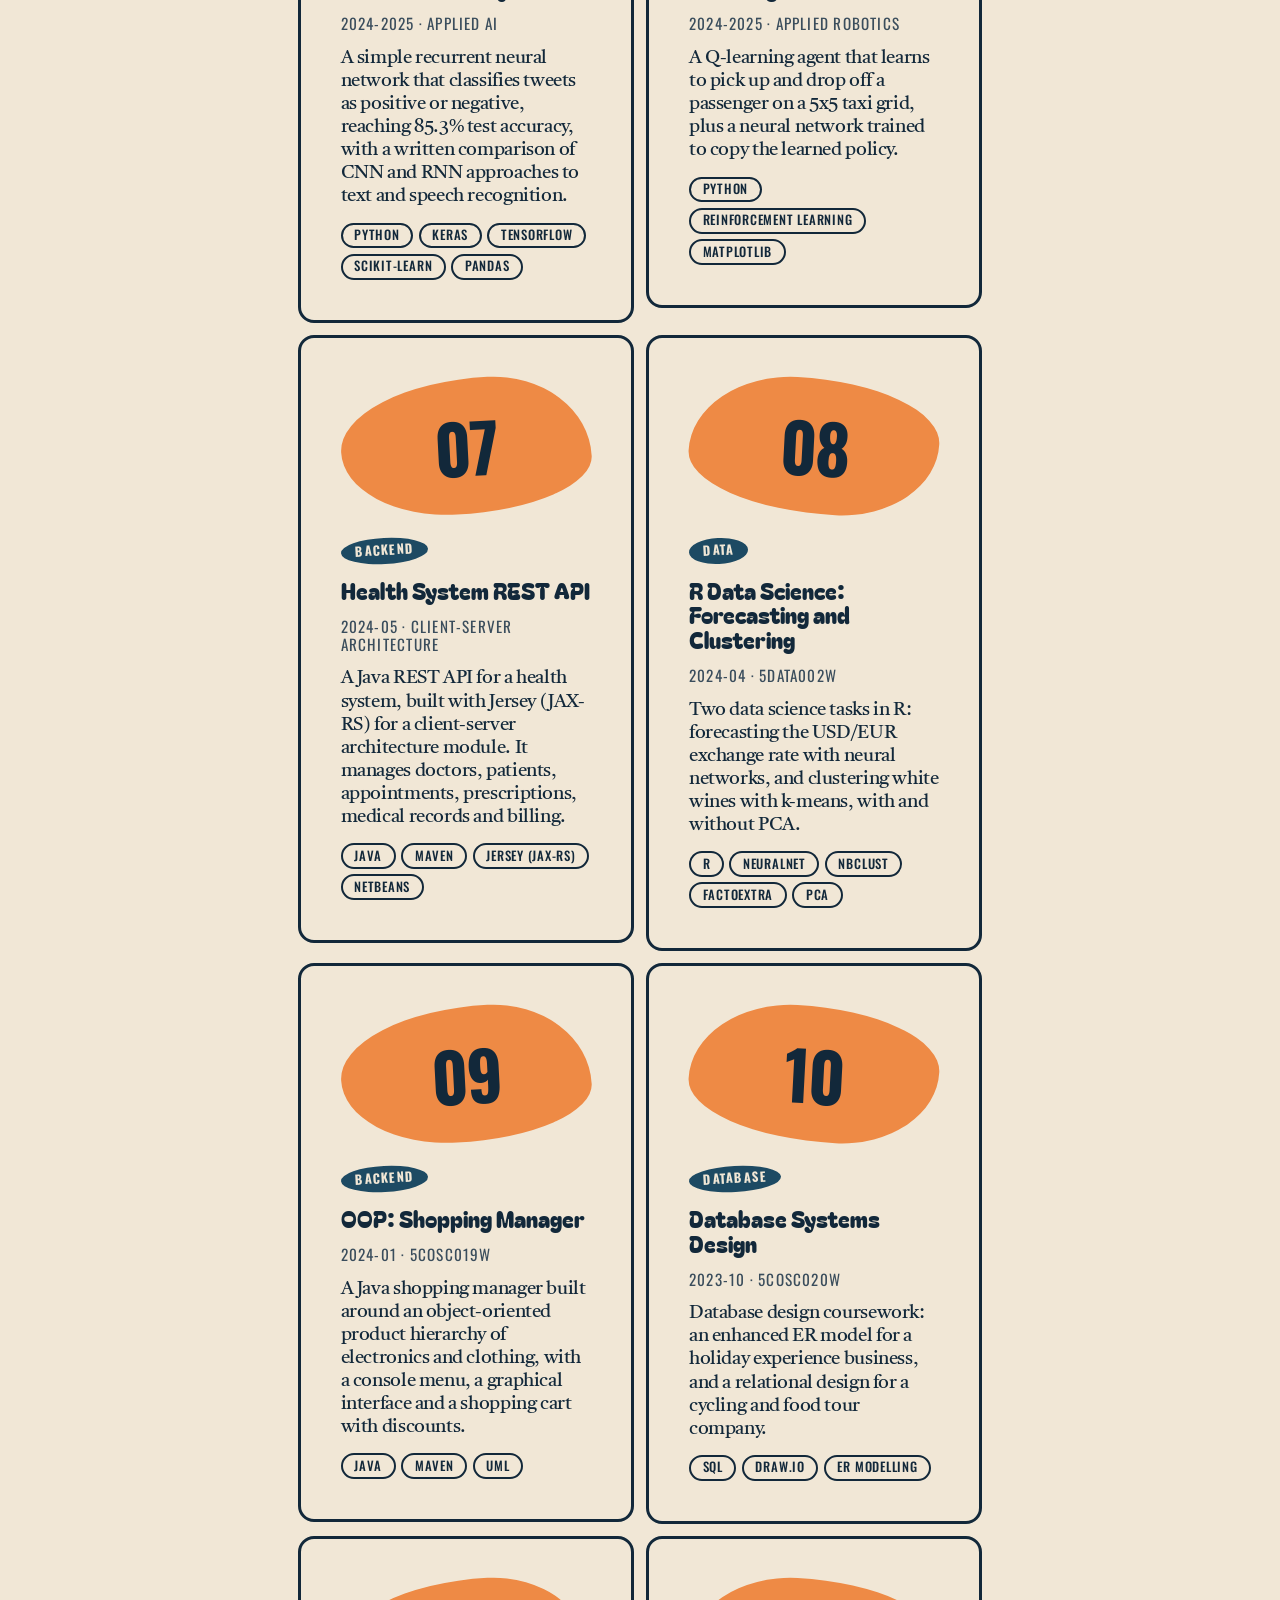
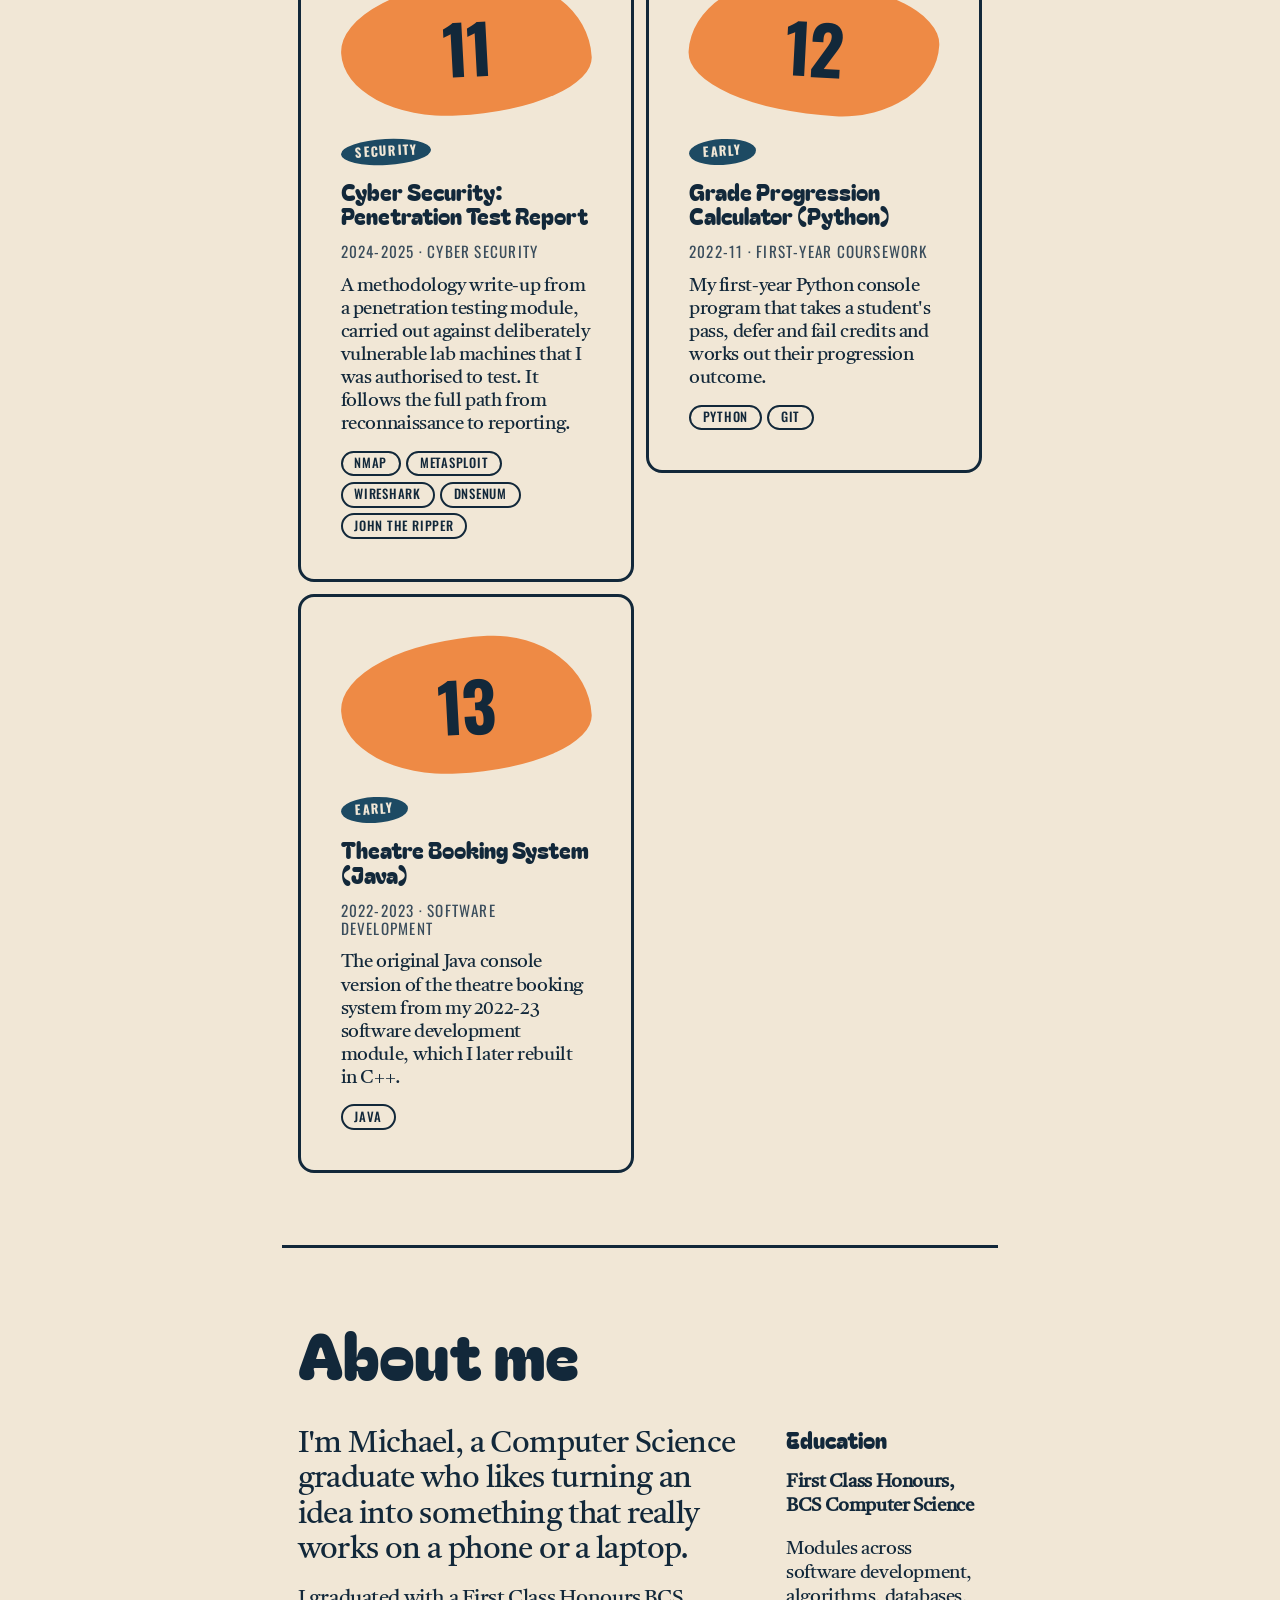
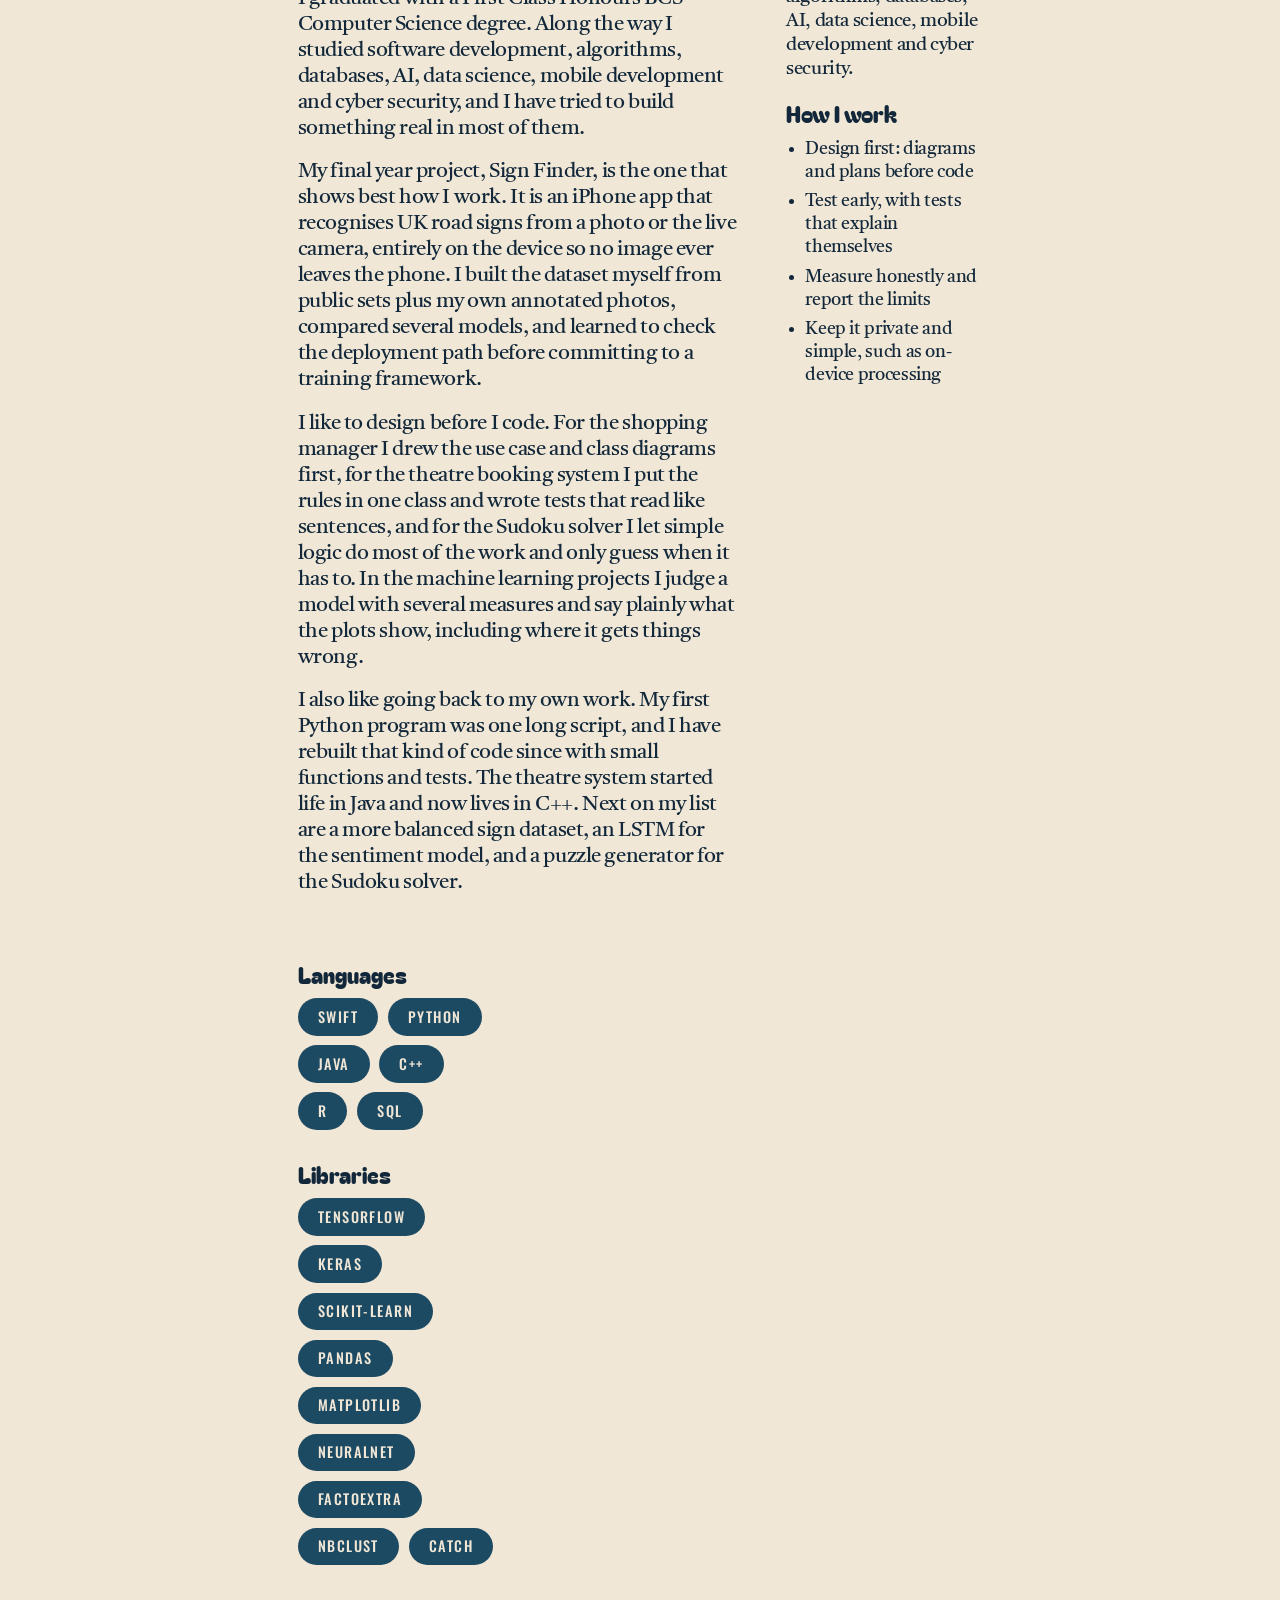
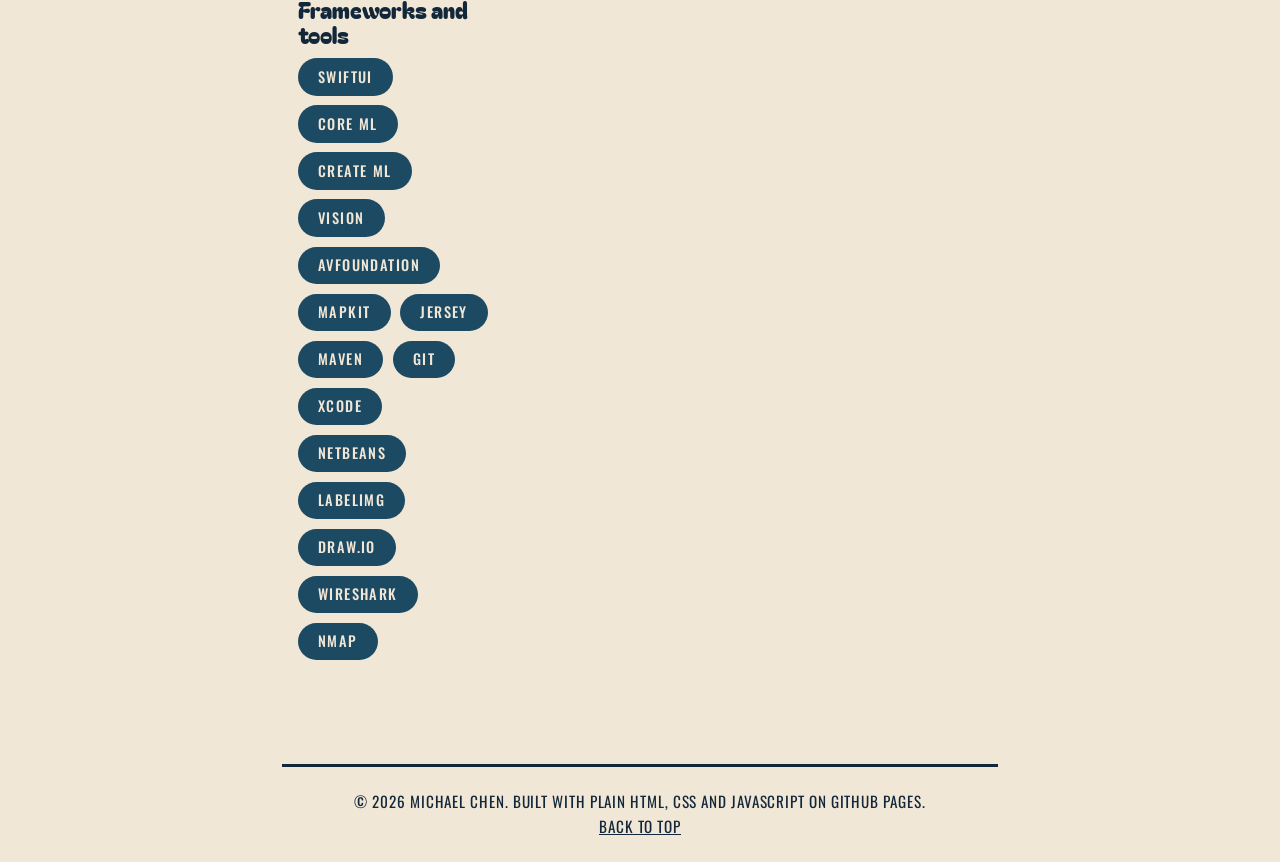
==== commit bd1d2b02: "Add oblong, bumpy and colour-blending overlap shapes to the background" ====
--- a/index.html
+++ b/index.html
@@ -13,6 +13,7 @@
     <script src="script.js" defer></script>
 </head>
 <body class="site">
+    <div class="site-bg" aria-hidden="true"><div class="bg-layer bg-back"></div><div class="bg-layer bg-front"></div></div>
     <a class="skip-link" href="#main">Skip to content</a>
 
     <header class="site-header">
--- a/site.css
+++ b/site.css
@@ -23,6 +23,7 @@
     --font-fat: "Bagel Fat One", "Arial Rounded MT Bold", "Trebuchet MS", sans-serif;
     --font-serif: "Tiro Tamil", Georgia, "Times New Roman", serif;
     --edge: 3px solid var(--blackish);
+    --col: min(100vw, 1240px);   /* width of the content column */
 
     /* Re-point the shared tokens so chips, tags and status text follow the palette */
     --font-body: var(--font-serif);
@@ -45,8 +46,7 @@
 }
 
 body.site {
-    background-color: var(--silver);
-    background-image: var(--grain);
+    background: transparent;
     color: var(--blackish);
     font-family: var(--font-serif);
     font-size: 16px;
@@ -57,7 +57,7 @@
 .site .skip-link { background: var(--blackish); color: var(--silver); }
 
 .site .page {
-    max-width: 1890px;
+    max-width: var(--col);
     margin: 0 auto;
     padding-top: 60px;
     position: relative;
@@ -76,7 +76,7 @@
     -webkit-backdrop-filter: none;
     backdrop-filter: none;
 }
-.site .nav { max-width: 1890px; height: 57px; margin: 0 auto; padding: 0; gap: 0; align-items: stretch; justify-content: flex-start; flex-wrap: nowrap; }
+.site .nav { max-width: var(--col); height: 57px; margin: 0 auto; padding: 0; gap: 0; align-items: stretch; justify-content: flex-start; flex-wrap: nowrap; }
 .nav-badge { display: grid; place-items: center; width: 90px; padding: 0; text-decoration: none; }
 .nav-badge span {
     display: grid;
@@ -144,7 +144,7 @@
 .site .hero .wordmark {
     display: block;
     margin: 0;
-    font: 700 calc((min(100vw, 1890px) - 32px) / 6)/0.96 var(--font-display);
+    font: 700 calc((min(100vw, var(--col)) - 32px) / 6)/0.96 var(--font-display);
     letter-spacing: -0.01em;
     text-transform: uppercase;
     white-space: nowrap;
@@ -326,9 +326,7 @@
 .about-lead { font-size: 1.5rem; letter-spacing: -0.02em; }
 .site .about-grid p { font-size: 1.2rem; letter-spacing: -0.02em; }
 .site .pill-list { gap: 0.6rem; margin-bottom: 2rem; }
-.site .pill-list li { padding: 0.8em 1.4em; border: 0; background: var(--olive-ink); color: var(--silver); font-size: 0.9rem; letter-spacing: 0.1em; transform: rotate(-2deg); }
-.site .pill-list li:nth-child(even) { transform: rotate(2deg); }
-.site .pill-list li:nth-child(3n) { transform: rotate(-4deg); }
+.site .pill-list li { padding: 0.8em 1.4em; border: 0; background: var(--olive-ink); color: var(--silver); font-size: 0.9rem; letter-spacing: 0.1em; }
 
 .site .site-footer { padding: 20px 16px; border-top: var(--edge); color: var(--blackish); font: 400 0.95rem/1.4 var(--font-display); letter-spacing: 0.06em; text-transform: uppercase; }
 
@@ -492,8 +490,8 @@
     text-transform: none;
     letter-spacing: 0;
 }
-.site .hero .wordmark { font-family: var(--font-fat); font-weight: 400; text-transform: none; letter-spacing: 0; font-size: calc((min(100vw, 1890px) - 32px) / 7.6); line-height: 1; }
-.site .hero-title { font-size: clamp(2.8rem, 7vw, 6.5rem); line-height: 1; }
+.site .hero .wordmark { font-family: var(--font-fat); font-weight: 400; text-transform: none; letter-spacing: 0; font-size: calc((min(100vw, var(--col)) - 32px) / 7.6); line-height: 1; }
+.site .hero-title { font-size: clamp(2.4rem, 4.2vw, 5rem); line-height: 1; }
 .site .section-title { font-size: clamp(2.2rem, 5vw, 4.2rem); line-height: 1.05; }
 .site .statement .statement-text { line-height: 1.12; }
 .site .card h3 { font-size: clamp(1.4rem, 1.8vw, 1.8rem); line-height: 1.1; }
@@ -503,32 +501,29 @@
 .site .section h3 { font-size: 1.4rem; letter-spacing: 0; }
 .site .code-note h4 { font-size: 1.05rem; letter-spacing: 0; }
 
-/* ---------- Retro background shapes ---------- */
-.site .section { position: relative; isolation: isolate; }
-.site .section::before, .site .hero::before {
-    content: "";
-    position: absolute;
-    z-index: -1;
-    pointer-events: none;
-    background: no-repeat center / contain;
-    opacity: 0.4;
-}
-.site .hero { position: relative; isolation: isolate; }
-.site .hero::before { right: -2%; top: 8%; width: min(30vw, 420px); aspect-ratio: 4 / 5; background-image: url("images/site/shape-flames.svg"); transform: rotate(8deg); }
-.site .statement::before { right: 2%; top: -6%; width: min(26vw, 380px); aspect-ratio: 1; background-image: url("images/site/shape-waves.svg"); }
-#featured::before { left: -4%; bottom: 4%; width: min(24vw, 340px); aspect-ratio: 1; background-image: url("images/site/shape-arches.svg"); transform: rotate(-10deg); }
-#projects::before { right: -3%; top: 2%; width: min(22vw, 320px); aspect-ratio: 4 / 5; background-image: url("images/site/shape-circles.svg"); transform: rotate(6deg); }
-#about::before { right: 1%; bottom: 2%; width: min(22vw, 320px); aspect-ratio: 1; background-image: url("images/site/shape-waves.svg"); transform: rotate(-14deg); }
-.site .project-page { position: relative; isolation: isolate; }
-.site .project-page::before { content: ""; position: absolute; z-index: -1; pointer-events: none; right: -2%; top: 3rem; width: min(24vw, 340px); aspect-ratio: 4 / 5; background: url("images/site/shape-flames.svg") no-repeat center / contain; transform: rotate(8deg); opacity: 0.3; }
-@media (max-width: 767px) {
-    .site .section::before, .site .hero::before, .site .project-page::before { opacity: 0.25; width: 44vw; }
-}
-
-.site .about-skills { grid-column: 1 / -1; display: grid; grid-template-columns: repeat(3, minmax(0, 1fr)); gap: 3rem; margin-top: 1rem; }
-.site .about-skills .pill-list { margin-bottom: 0; }
-@media (max-width: 991px) { .site .about-skills { grid-template-columns: minmax(0, 1fr); gap: 1.5rem; } }
-
 body.site .section .section-title, body.site .section h2.section-title, body.site .card h3, body.site .section h3 {
     font-family: var(--font-fat); font-weight: 400; text-transform: none; letter-spacing: 0;
 }
+
+.site .status { color: var(--blackish); }
+
+/* ---------- Page background: one framed illustration fixed behind the page ---------- */
+html:has(body.site) { background: #f1e7d6; }
+.site-bg { position: fixed; inset: 60px 0 0 0; z-index: -1; pointer-events: none; overflow: hidden; }
+.site-bg .bg-layer {
+    position: absolute;
+    inset: 0;
+    background-repeat: repeat-y;
+    background-position: 50% 0;
+    background-size: max(100vw, 900px) auto;
+}
+.site-bg .bg-back { background-image: url("images/site/bg-back.webp"); }
+.site-bg .bg-front { background-image: url("images/site/bg-front.webp"); }
+/* Wide screens: the column sits in the beige middle so the shapes frame it */
+@media (min-width: 1200px) {
+    .site { --col: min(1240px, 56vw); }
+}
+/* Narrower screens: text spans the shapes, so a light cream wash keeps it readable */
+@media (max-width: 1199px) {
+    .site .page { background-color: rgba(241, 231, 214, 0.84); }
+}
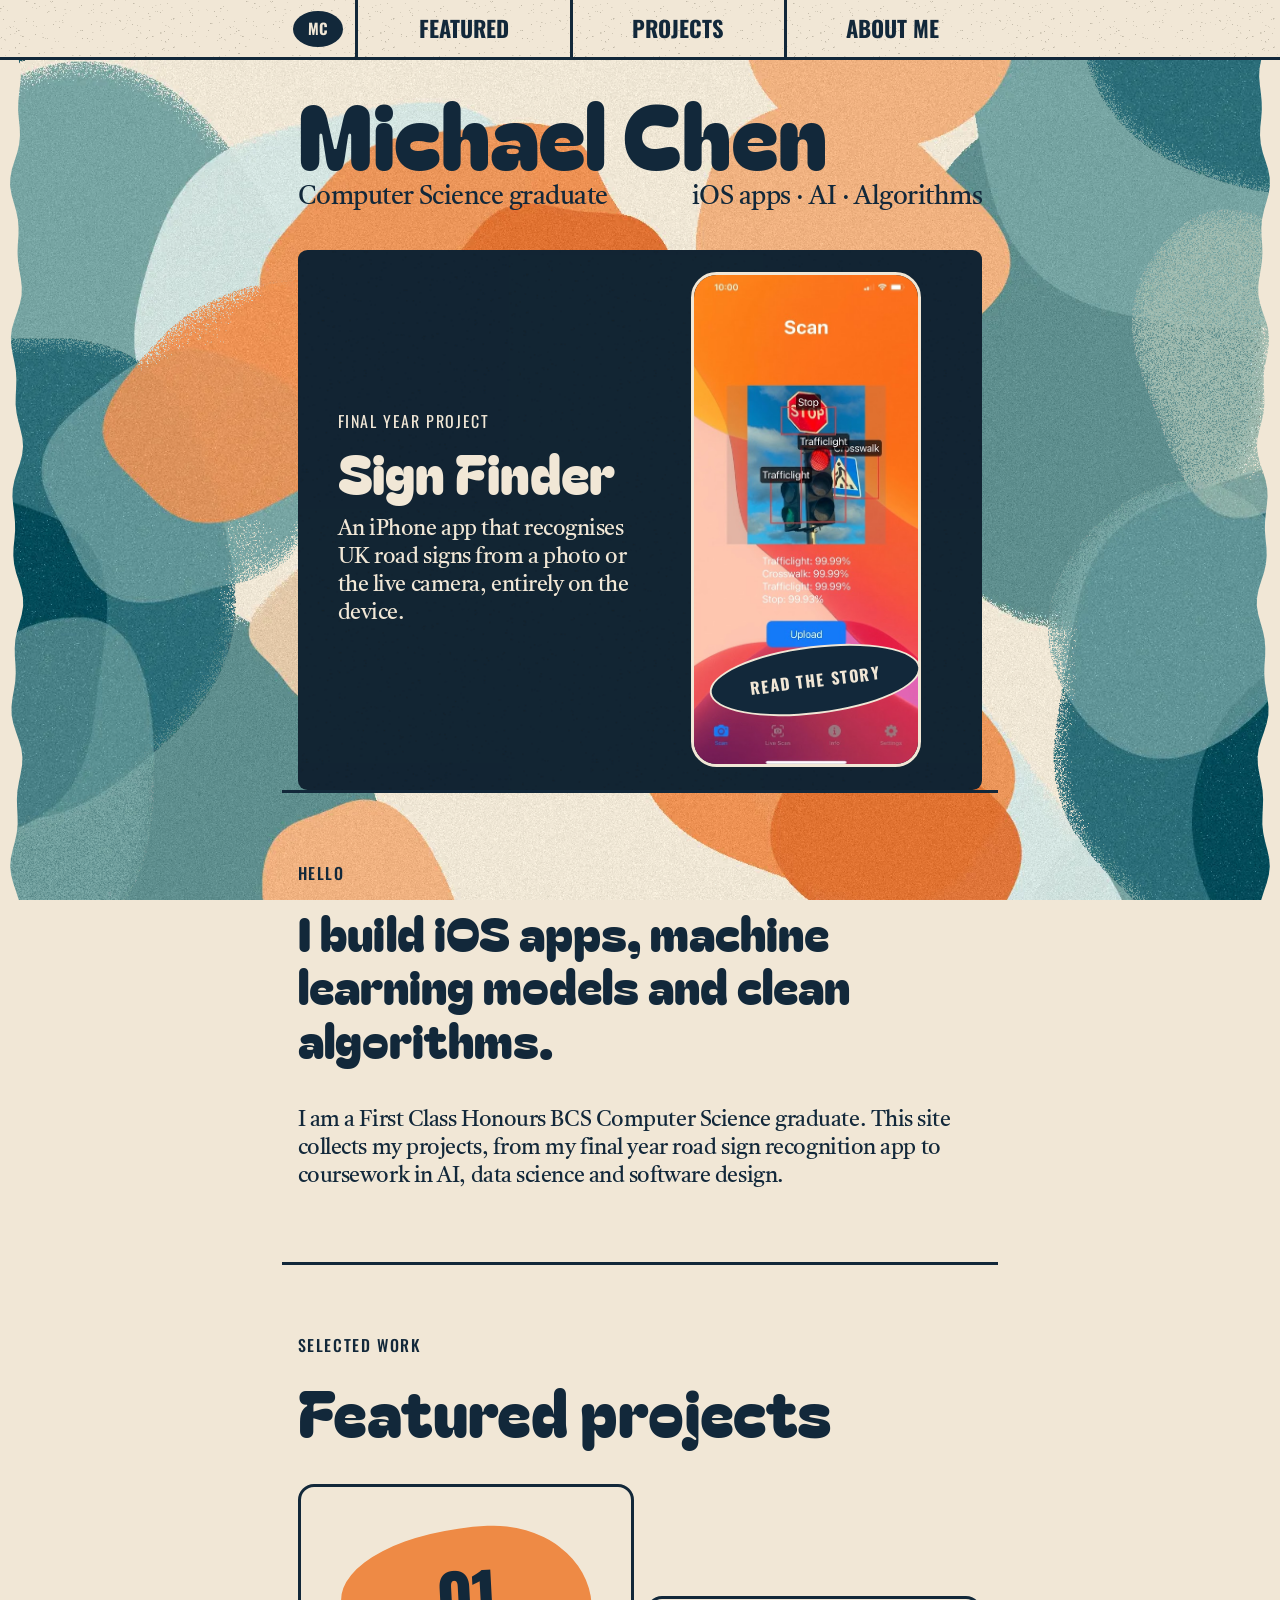
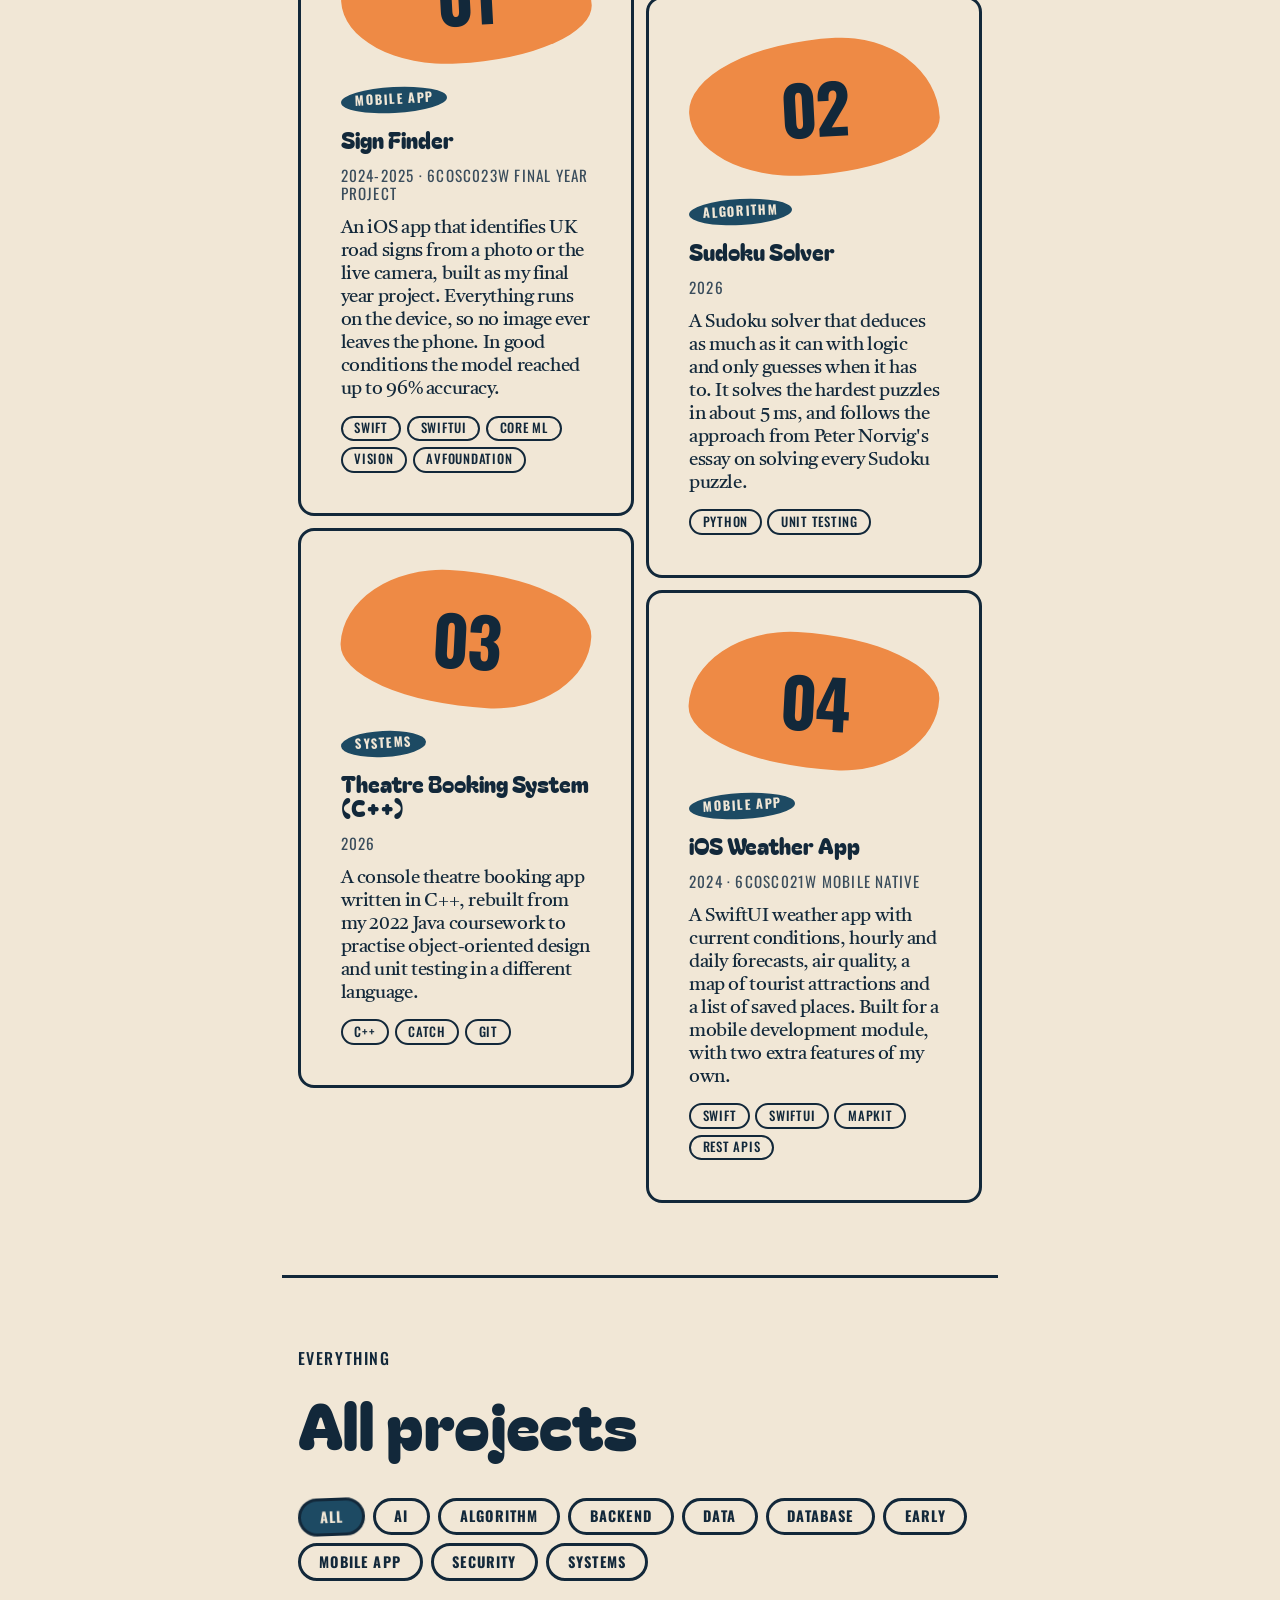
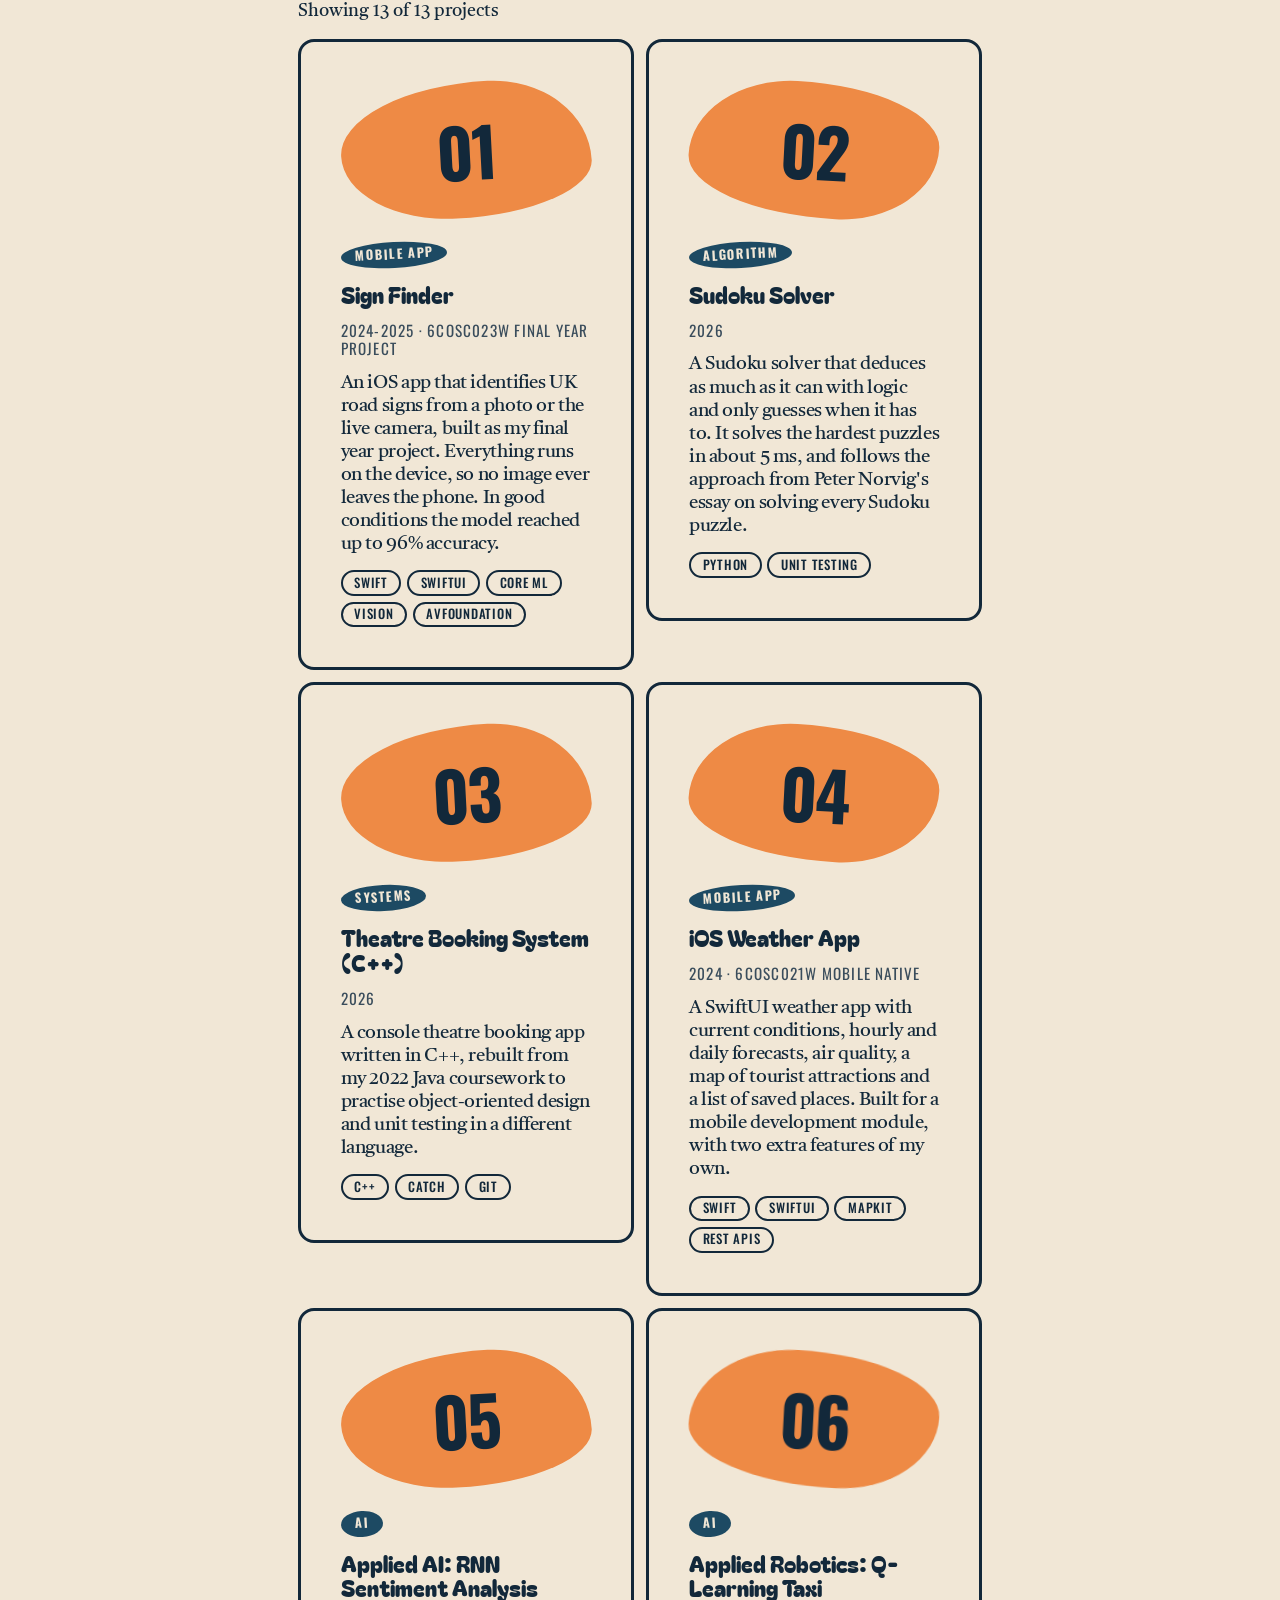
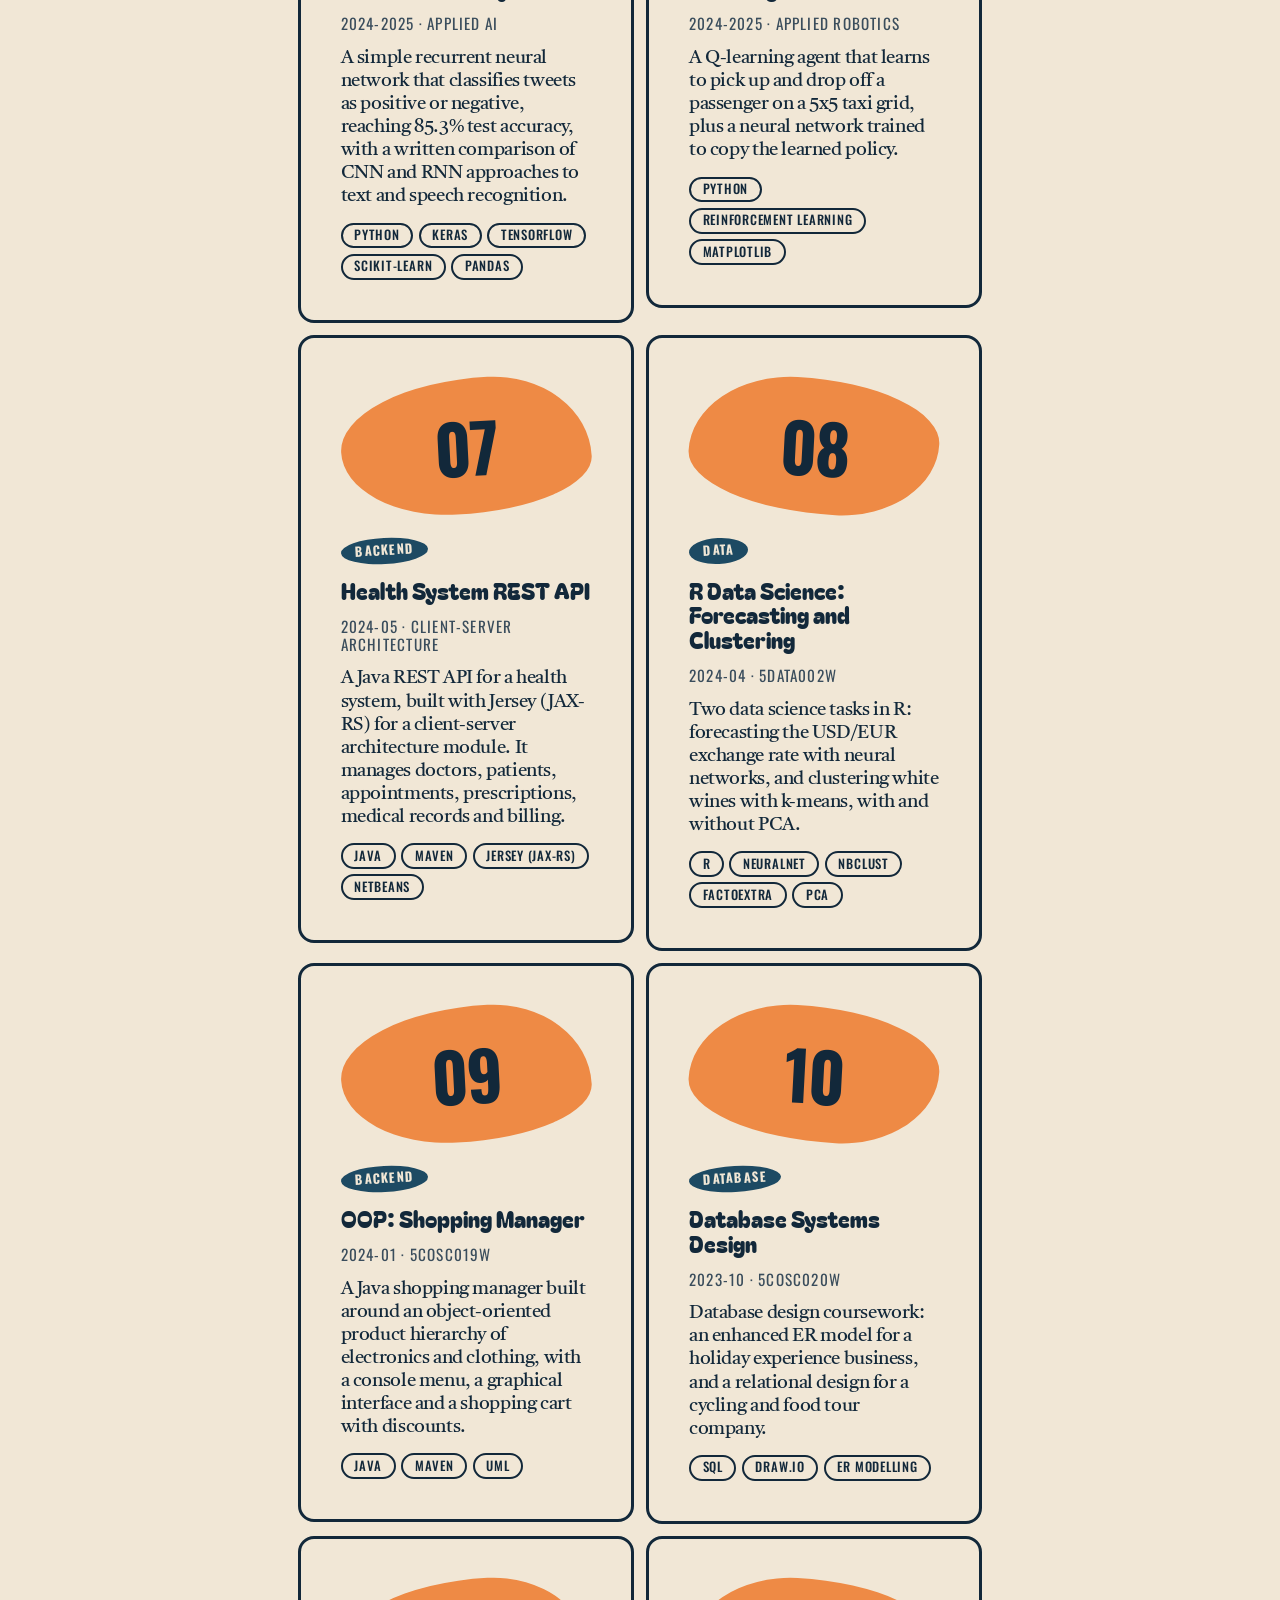
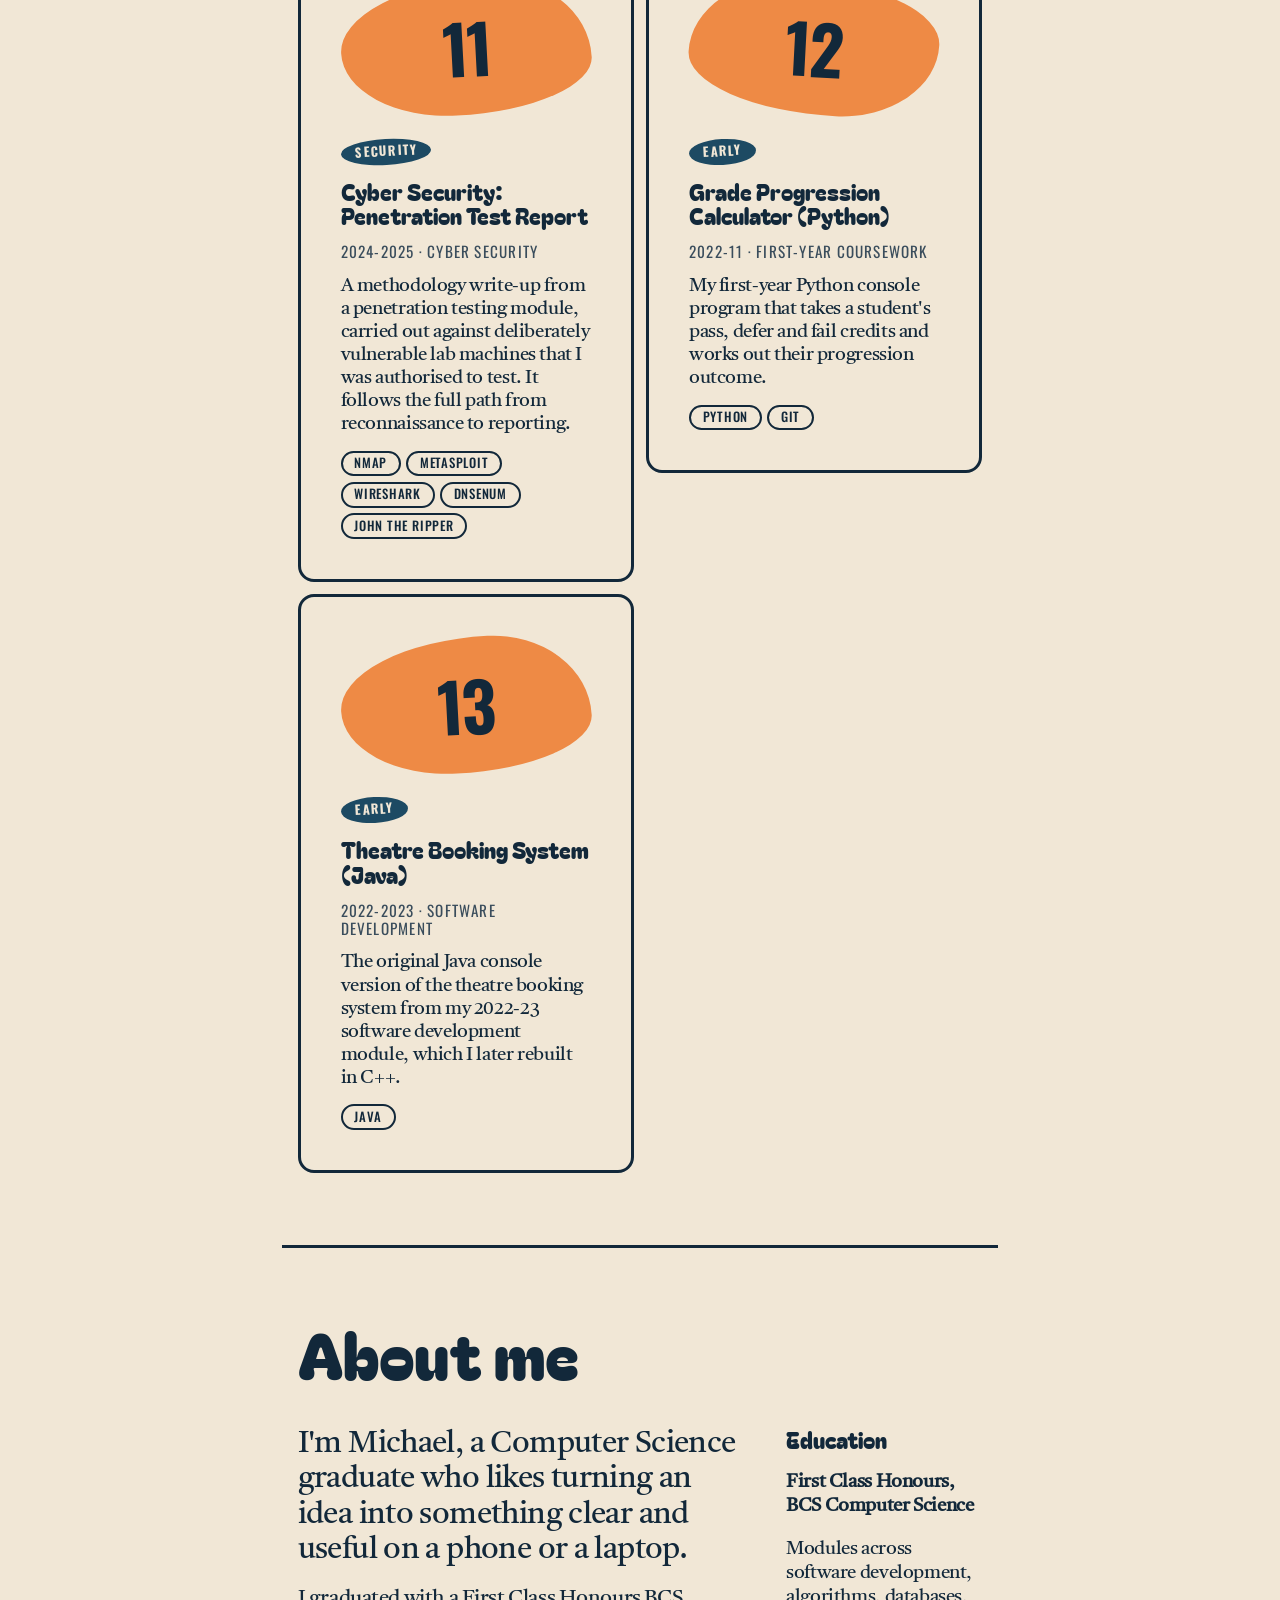
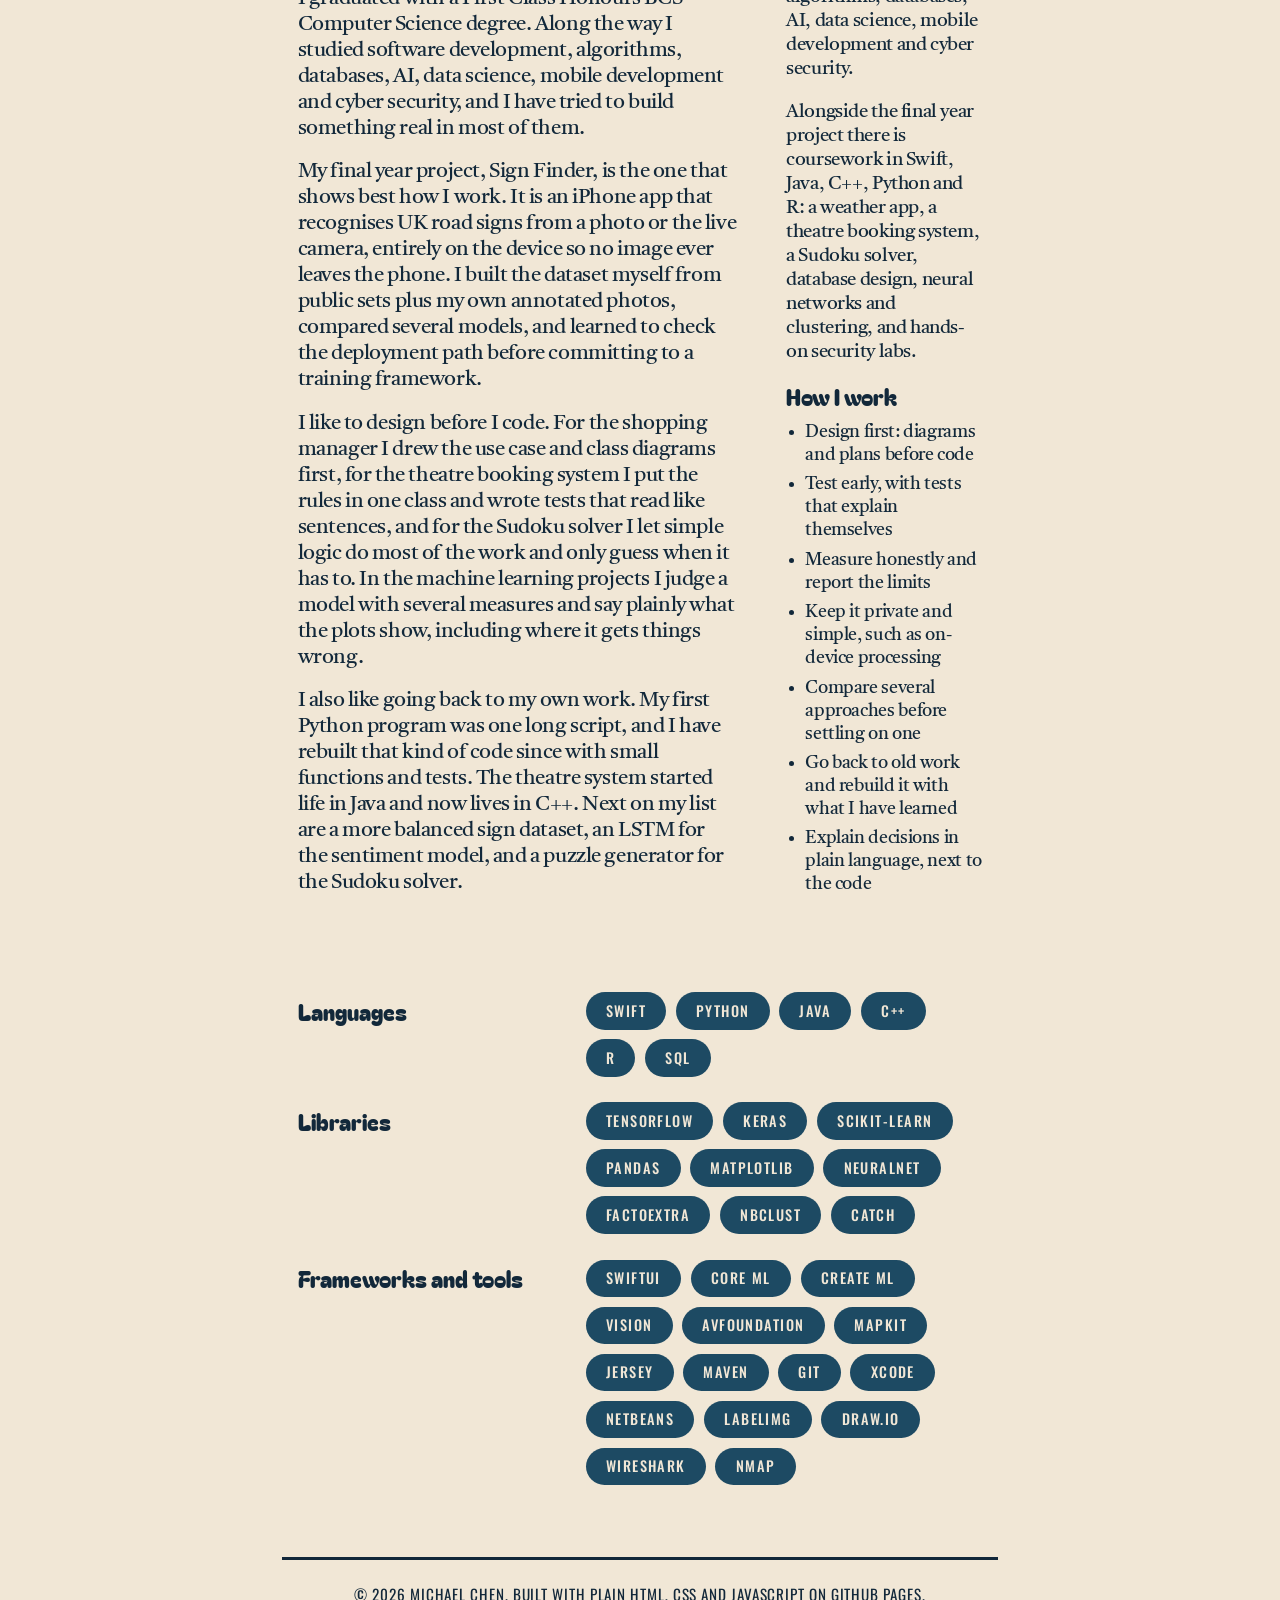
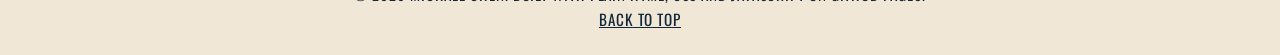
==== commit 32da2094: "Spread About skills across the full width, balance the right column, reword the intro" ====
--- a/index.html
+++ b/index.html
@@ -84,7 +84,7 @@
             <h2 class="section-title" id="about-title">About me</h2>
             <div class="about-grid">
                 <div class="about-story">
-                    <p class="about-lead">I'm Michael, a Computer Science graduate who likes turning an idea into something that really works on a phone or a laptop.</p>
+                    <p class="about-lead">I'm Michael, a Computer Science graduate who likes turning an idea into something clear and useful on a phone or a laptop.</p>
                     <p>I graduated with a First Class Honours BCS Computer Science degree. Along the way I studied software development, algorithms, databases, AI, data science, mobile development and cyber security, and I have tried to build something real in most of them.</p>
                     <p>My final year project, Sign Finder, is the one that shows best how I work. It is an iPhone app that recognises UK road signs from a photo or the live camera, entirely on the device so no image ever leaves the phone. I built the dataset myself from public sets plus my own annotated photos, compared several models, and learned to check the deployment path before committing to a training framework.</p>
                     <p>I like to design before I code. For the shopping manager I drew the use case and class diagrams first, for the theatre booking system I put the rules in one class and wrote tests that read like sentences, and for the Sudoku solver I let simple logic do most of the work and only guess when it has to. In the machine learning projects I judge a model with several measures and say plainly what the plots show, including where it gets things wrong.</p>
@@ -95,12 +95,18 @@
                     <p class="about-lead"><strong>First Class Honours, BCS Computer Science</strong></p>
                     <p>Modules across software development, algorithms, databases, AI, data science,
                     mobile development and cyber security.</p>
+                    <p>Alongside the final year project there is coursework in Swift, Java, C++, Python and R:
+                    a weather app, a theatre booking system, a Sudoku solver, database design, neural networks
+                    and clustering, and hands-on security labs.</p>
                     <h3>How I work</h3>
                     <ul class="about-points">
                         <li>Design first: diagrams and plans before code</li>
                         <li>Test early, with tests that explain themselves</li>
                         <li>Measure honestly and report the limits</li>
                         <li>Keep it private and simple, such as on-device processing</li>
+                        <li>Compare several approaches before settling on one</li>
+                        <li>Go back to old work and rebuild it with what I have learned</li>
+                        <li>Explain decisions in plain language, next to the code</li>
                     </ul>
                 </div>
                 <div class="about-skills">
--- a/site.css
+++ b/site.css
@@ -517,6 +517,7 @@
     background-position: 50% 0;
     background-size: max(100vw, 900px) auto;
 }
+.site-bg::after { content: ""; position: absolute; inset: 0; background: url("images/site/bg-frame.svg") 0 0 / 100% 100% no-repeat; }
 .site-bg .bg-back { background-image: url("images/site/bg-back.webp"); }
 .site-bg .bg-front { background-image: url("images/site/bg-front.webp"); }
 /* Wide screens: the column sits in the beige middle so the shapes frame it */
@@ -527,3 +528,10 @@
 @media (max-width: 1199px) {
     .site .page { background-color: rgba(241, 231, 214, 0.84); }
 }
+
+/* About: skills sit in full-width rows, heading on the left and the pills spreading across the rest */
+.site .about-skills { grid-column: 1 / -1; display: grid; gap: 1.6rem; margin-top: 1rem; }
+.site .about-skills > div { display: grid; grid-template-columns: minmax(12rem, 16rem) minmax(0, 1fr); gap: 1rem 2rem; align-items: start; }
+.site .about-skills h3 { margin: 0.4rem 0 0; }
+.site .about-skills .pill-list { margin: 0; }
+@media (max-width: 767px) { .site .about-skills > div { grid-template-columns: minmax(0, 1fr); } }
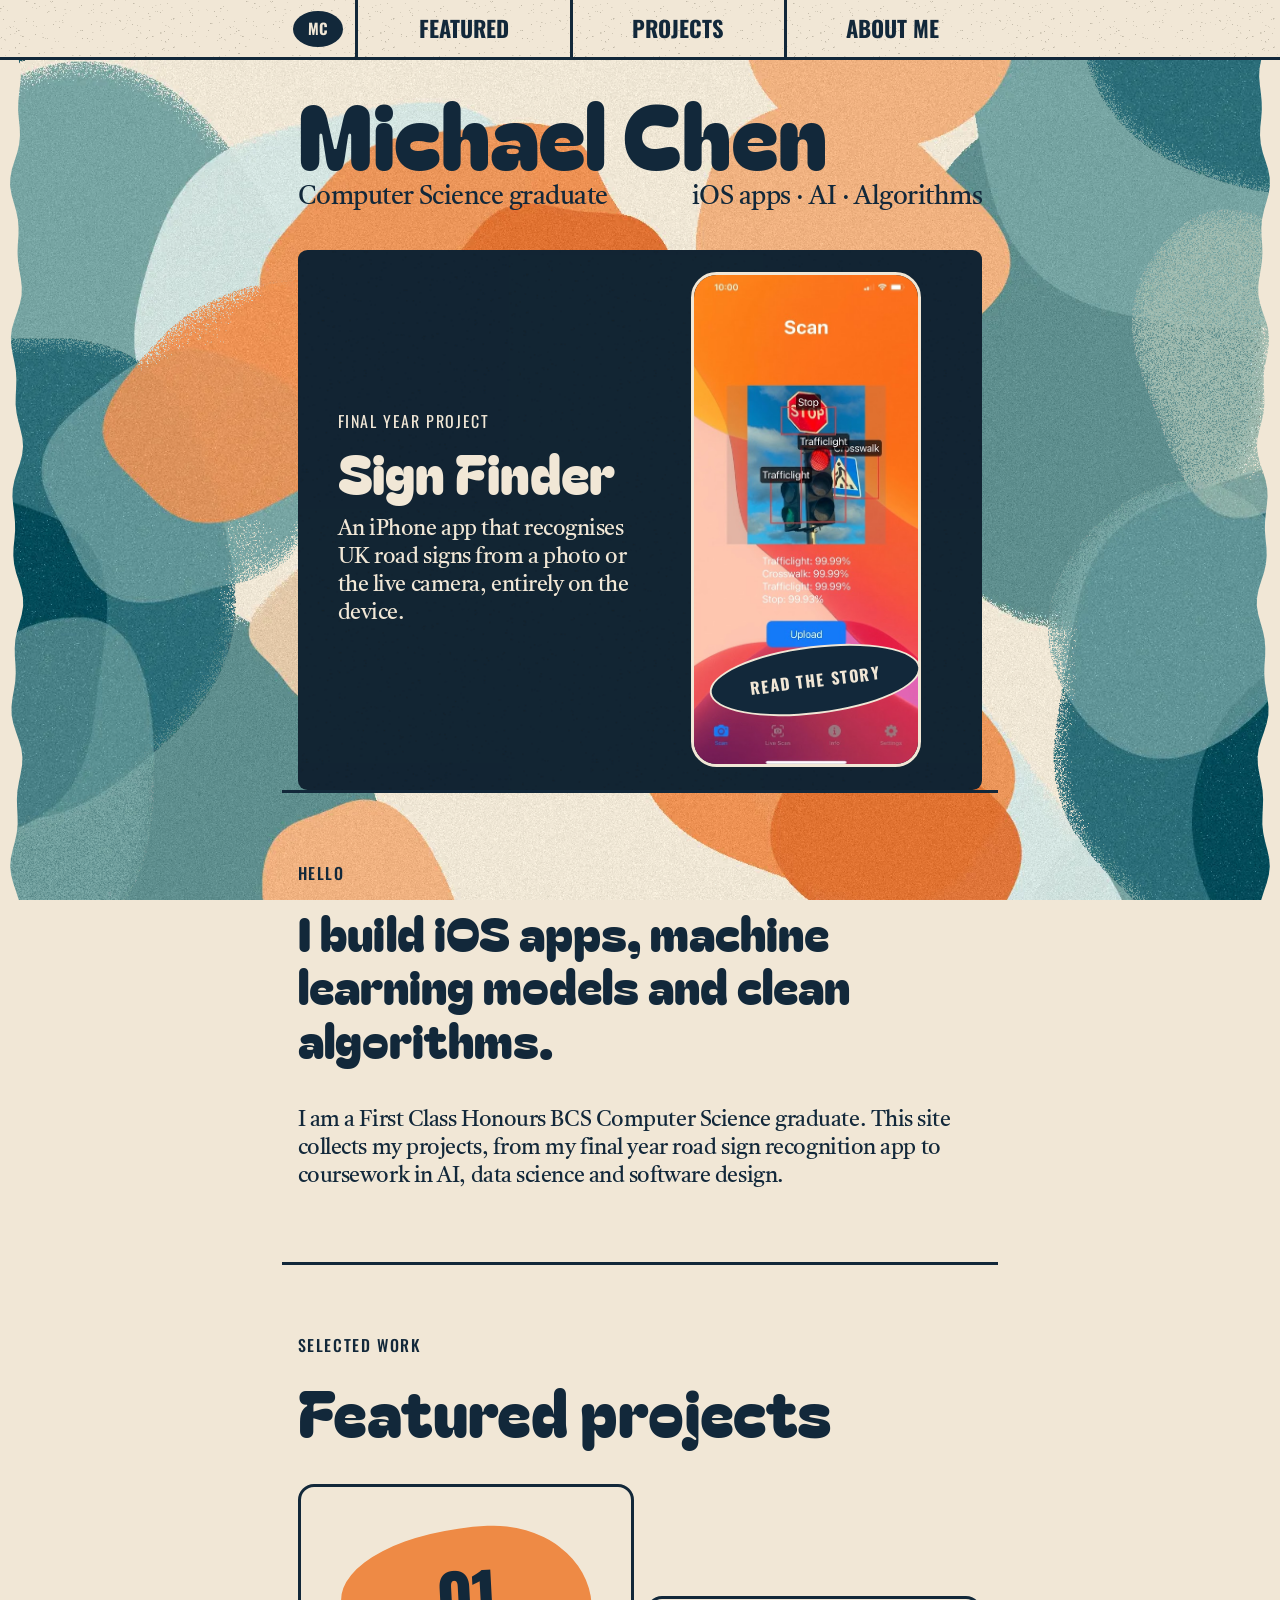
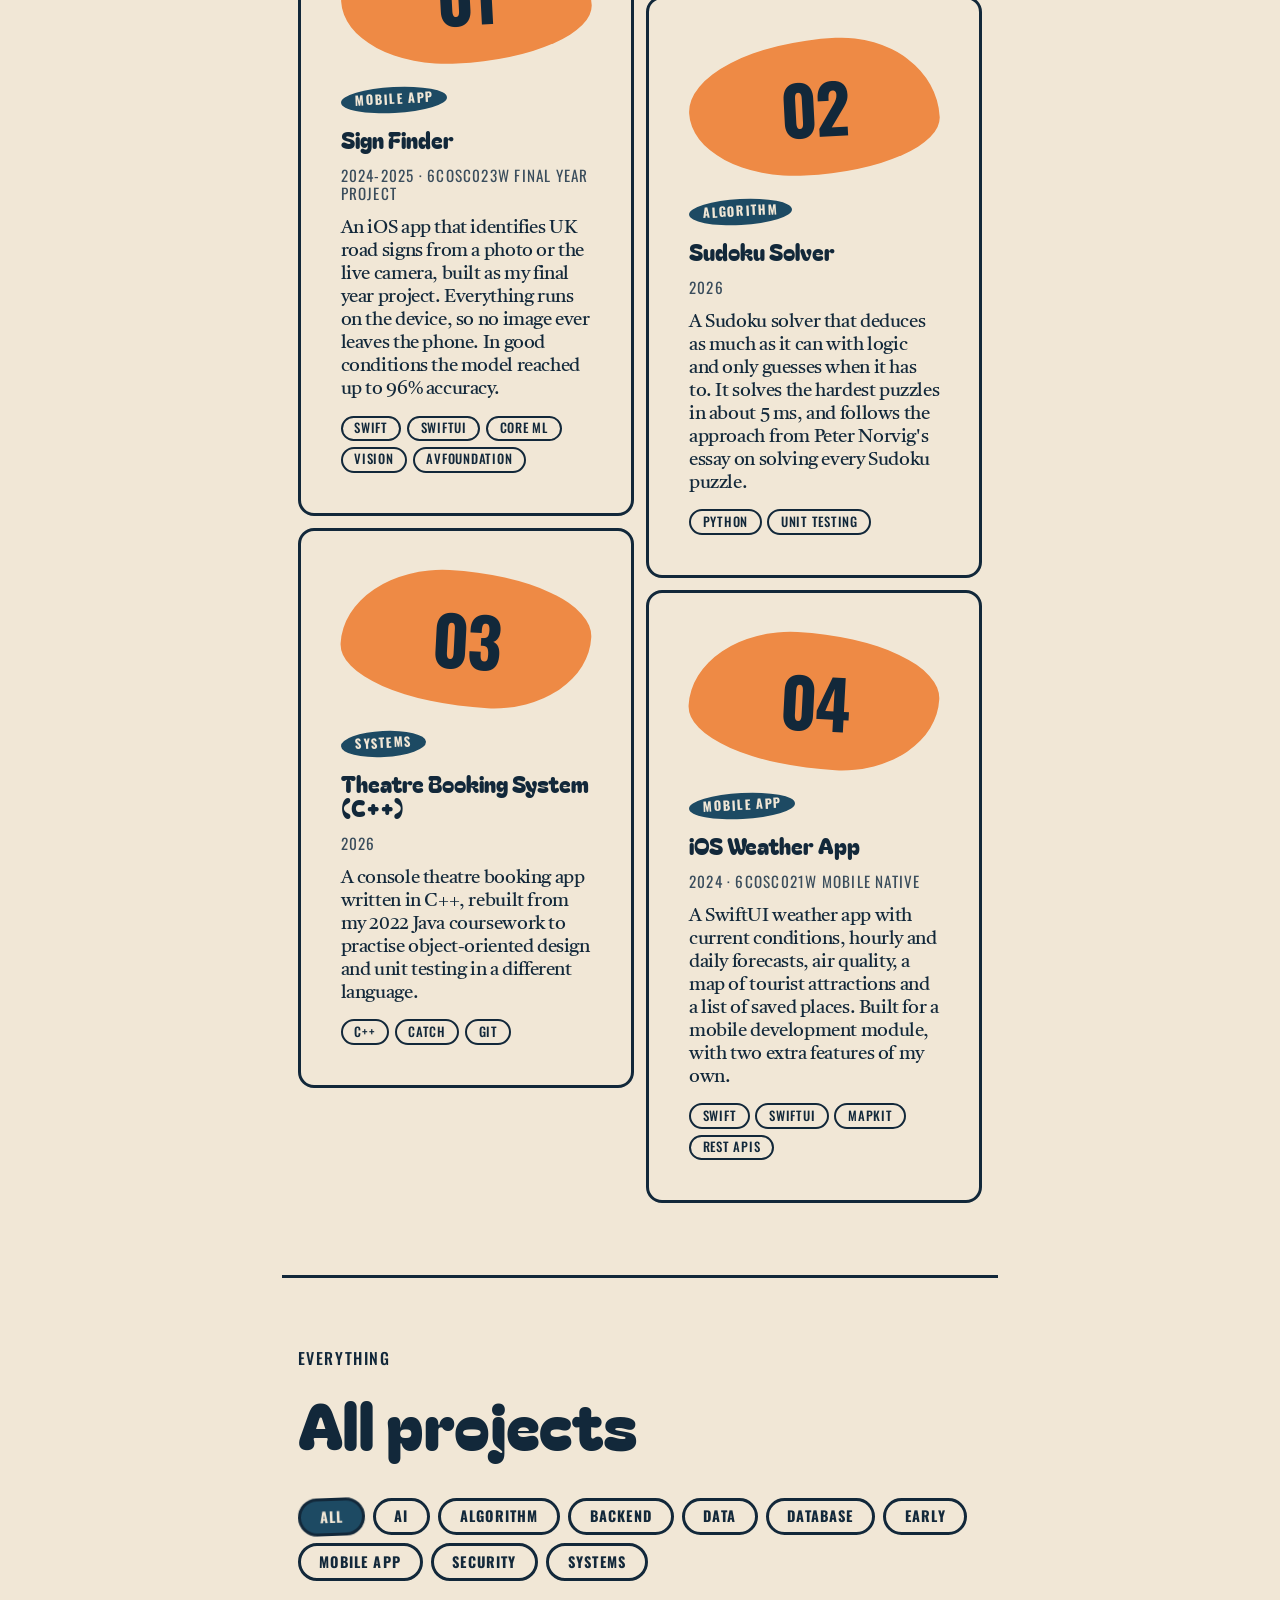
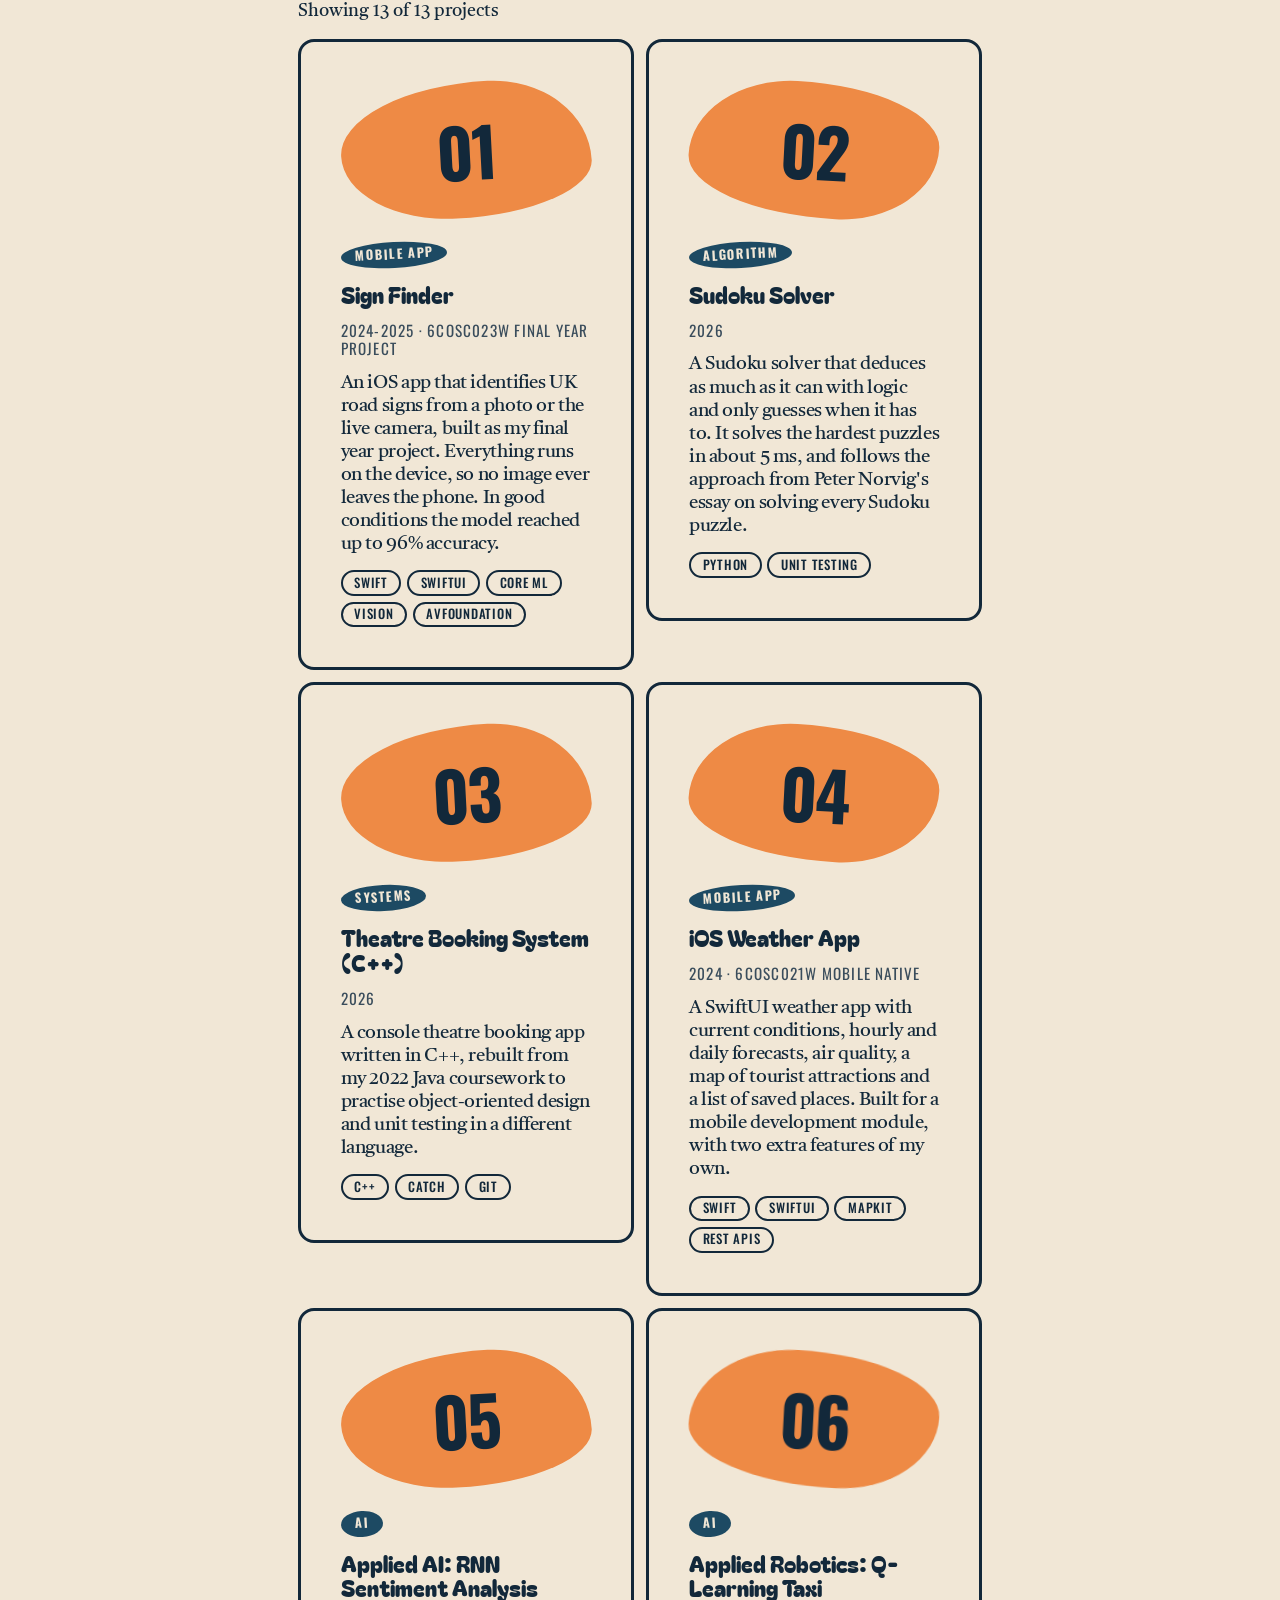
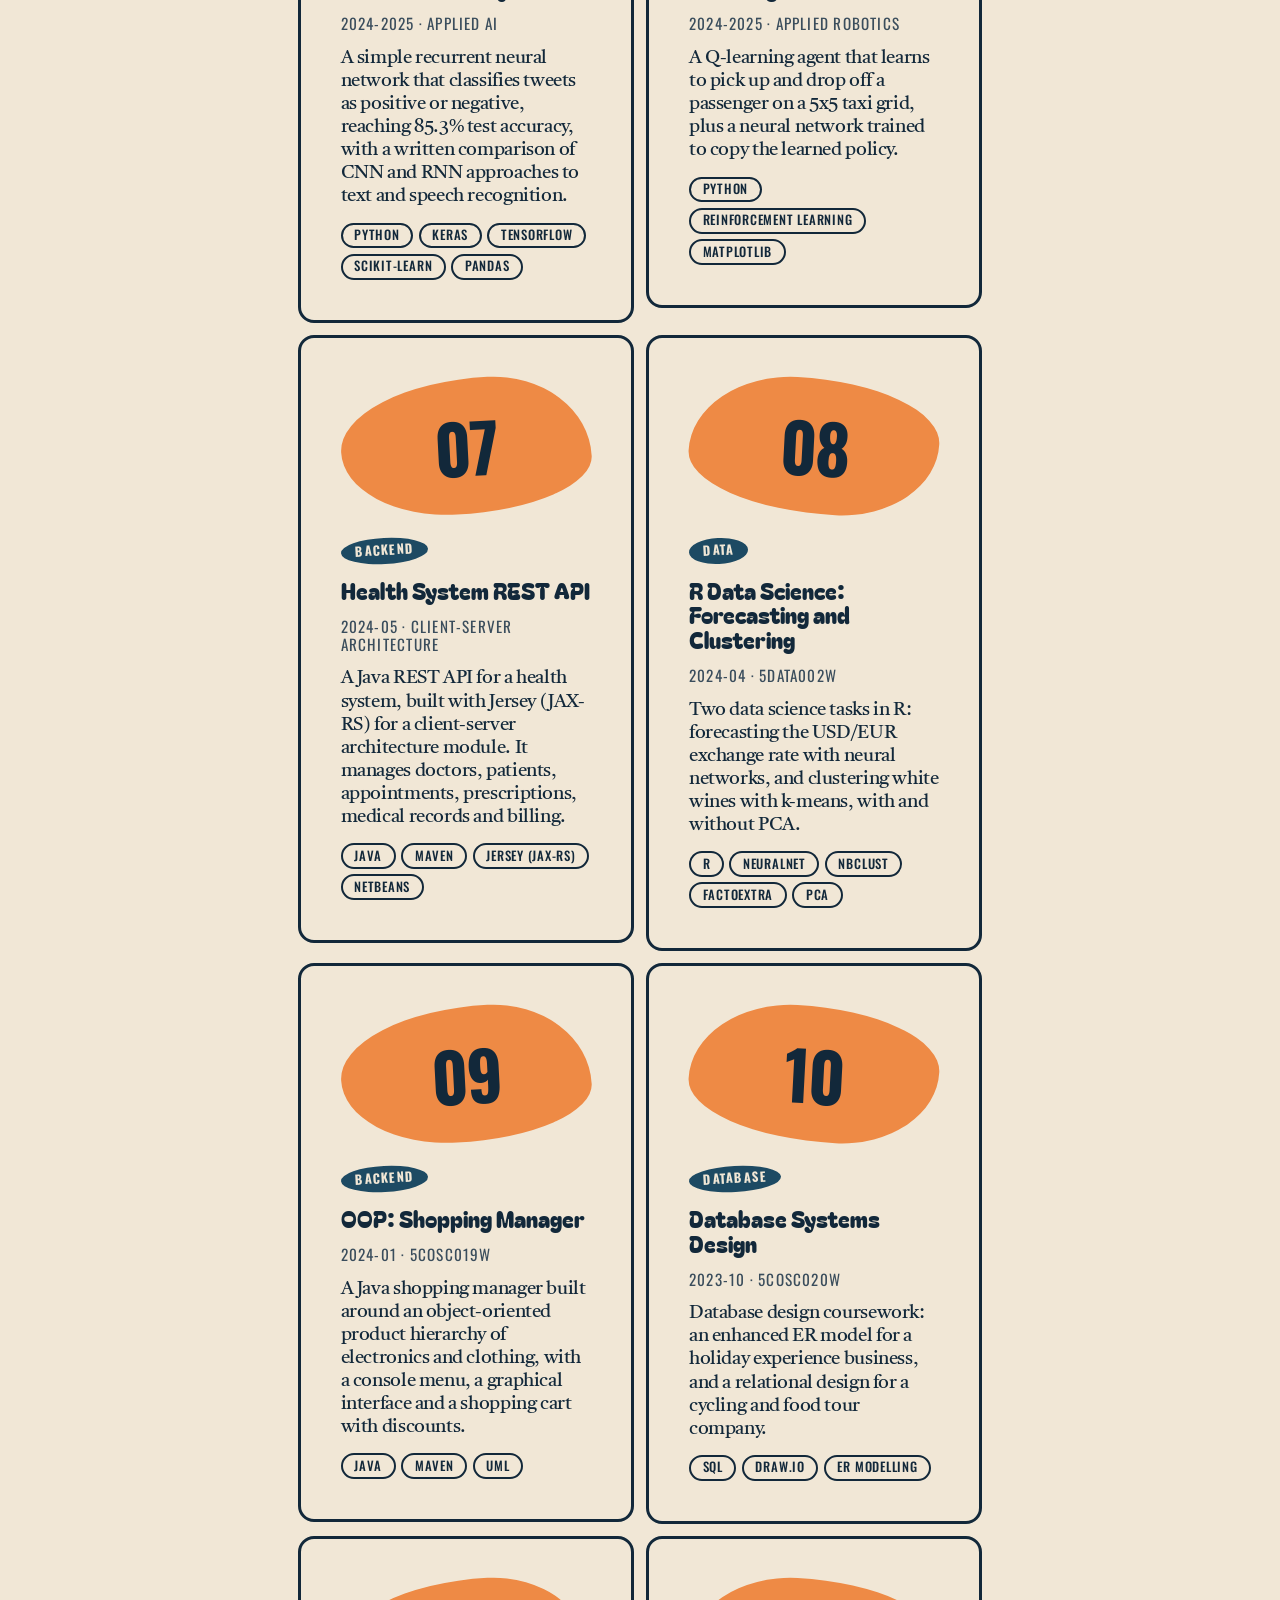
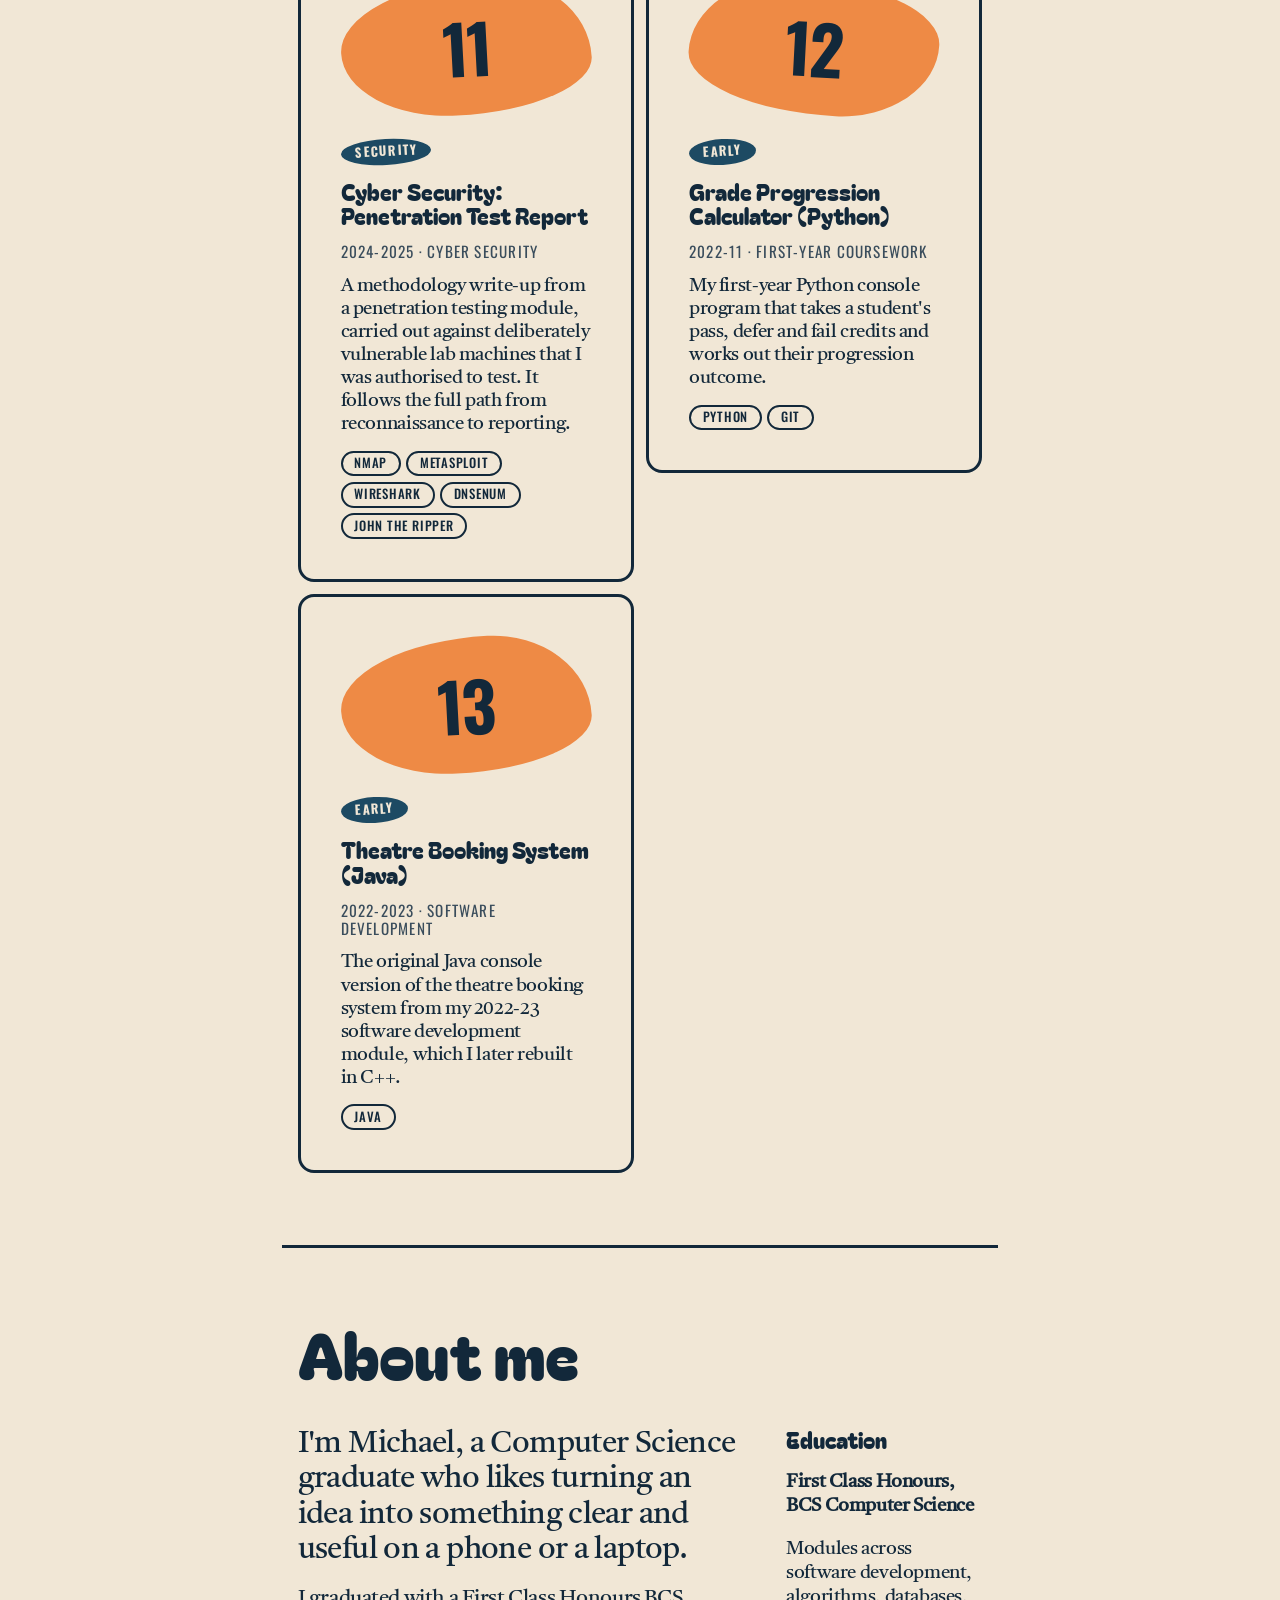
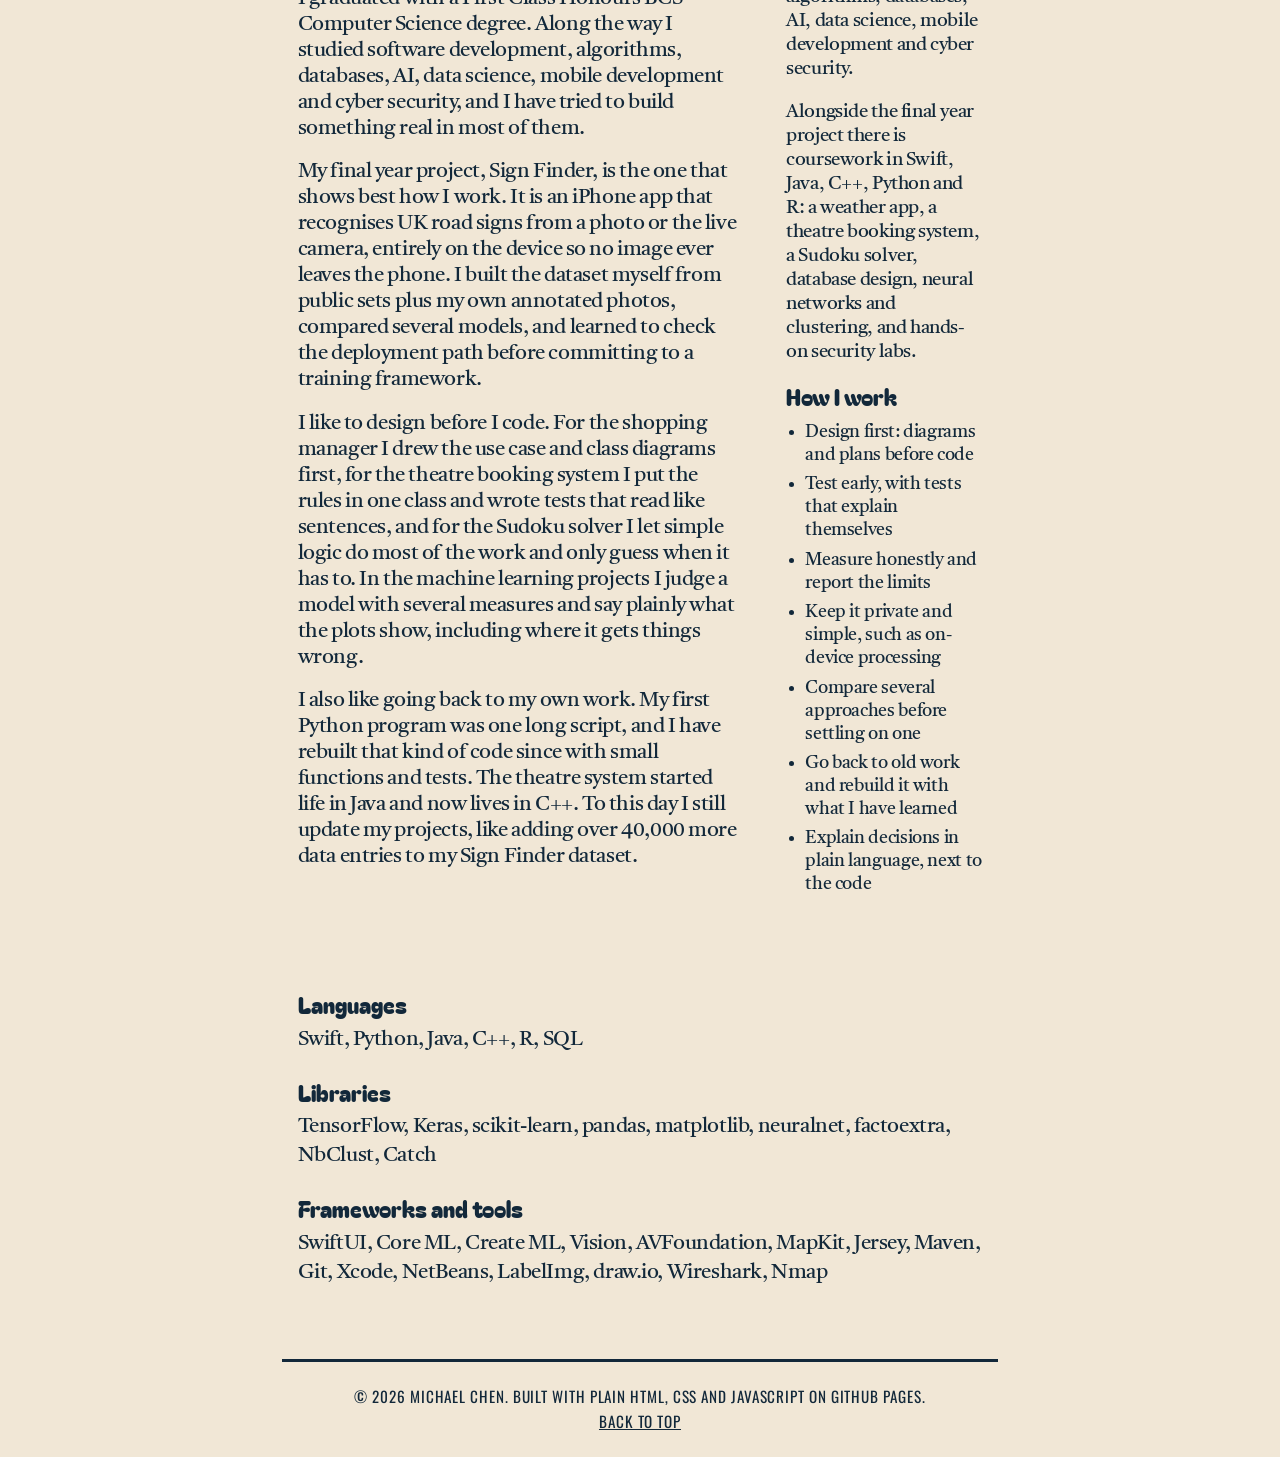
==== commit 6f242bba: "Reword the About ending" ====
--- a/index.html
+++ b/index.html
@@ -88,7 +88,7 @@
                     <p>I graduated with a First Class Honours BCS Computer Science degree. Along the way I studied software development, algorithms, databases, AI, data science, mobile development and cyber security, and I have tried to build something real in most of them.</p>
                     <p>My final year project, Sign Finder, is the one that shows best how I work. It is an iPhone app that recognises UK road signs from a photo or the live camera, entirely on the device so no image ever leaves the phone. I built the dataset myself from public sets plus my own annotated photos, compared several models, and learned to check the deployment path before committing to a training framework.</p>
                     <p>I like to design before I code. For the shopping manager I drew the use case and class diagrams first, for the theatre booking system I put the rules in one class and wrote tests that read like sentences, and for the Sudoku solver I let simple logic do most of the work and only guess when it has to. In the machine learning projects I judge a model with several measures and say plainly what the plots show, including where it gets things wrong.</p>
-                    <p>I also like going back to my own work. My first Python program was one long script, and I have rebuilt that kind of code since with small functions and tests. The theatre system started life in Java and now lives in C++. Next on my list are a more balanced sign dataset, an LSTM for the sentiment model, and a puzzle generator for the Sudoku solver.</p>
+                    <p>I also like going back to my own work. My first Python program was one long script, and I have rebuilt that kind of code since with small functions and tests. The theatre system started life in Java and now lives in C++. To this day I still update my projects, like adding over 40,000 more data entries to my Sign Finder dataset.</p>
                 </div>
                 <div class="about-side">
                     <h3>Education</h3>
--- a/site.css
+++ b/site.css
@@ -529,9 +529,9 @@
     .site .page { background-color: rgba(241, 231, 214, 0.84); }
 }
 
-/* About: skills sit in full-width rows, heading on the left and the pills spreading across the rest */
+/* About: each skills group has its heading on top, with the names running across underneath as plain text */
 .site .about-skills { grid-column: 1 / -1; display: grid; gap: 1.6rem; margin-top: 1rem; }
-.site .about-skills > div { display: grid; grid-template-columns: minmax(12rem, 16rem) minmax(0, 1fr); gap: 1rem 2rem; align-items: start; }
-.site .about-skills h3 { margin: 0.4rem 0 0; }
-.site .about-skills .pill-list { margin: 0; }
-@media (max-width: 767px) { .site .about-skills > div { grid-template-columns: minmax(0, 1fr); } }
+.site .about-skills h3 { margin: 0 0 0.5rem; }
+.site .about-skills .pill-list { display: block; margin: 0; padding: 0; list-style: none; font-size: 1.3rem; line-height: 1.4; letter-spacing: -0.02em; }
+.site .about-skills .pill-list li { display: inline; padding: 0; border: 0; background: none; color: var(--blackish); font: inherit; letter-spacing: inherit; text-transform: none; transform: none; border-radius: 0; }
+.site .about-skills .pill-list li:not(:last-child)::after { content: ", "; }
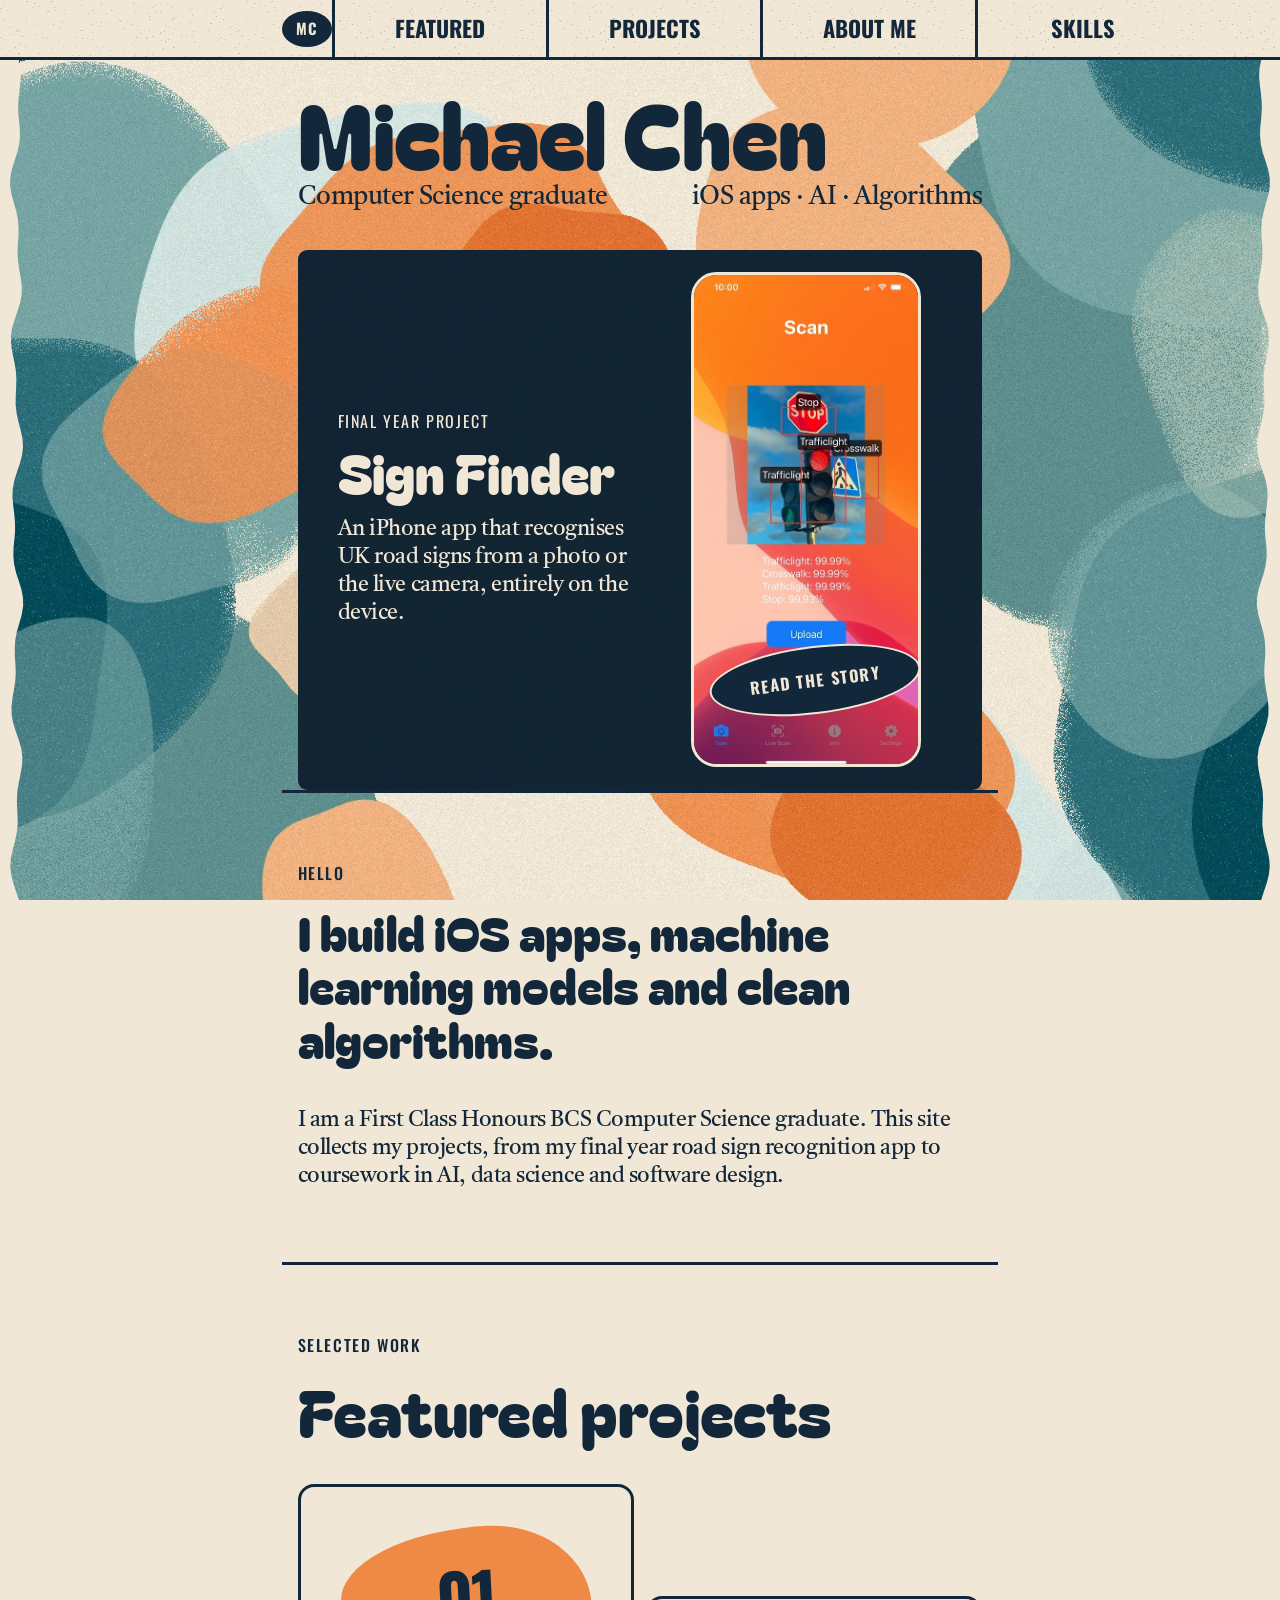
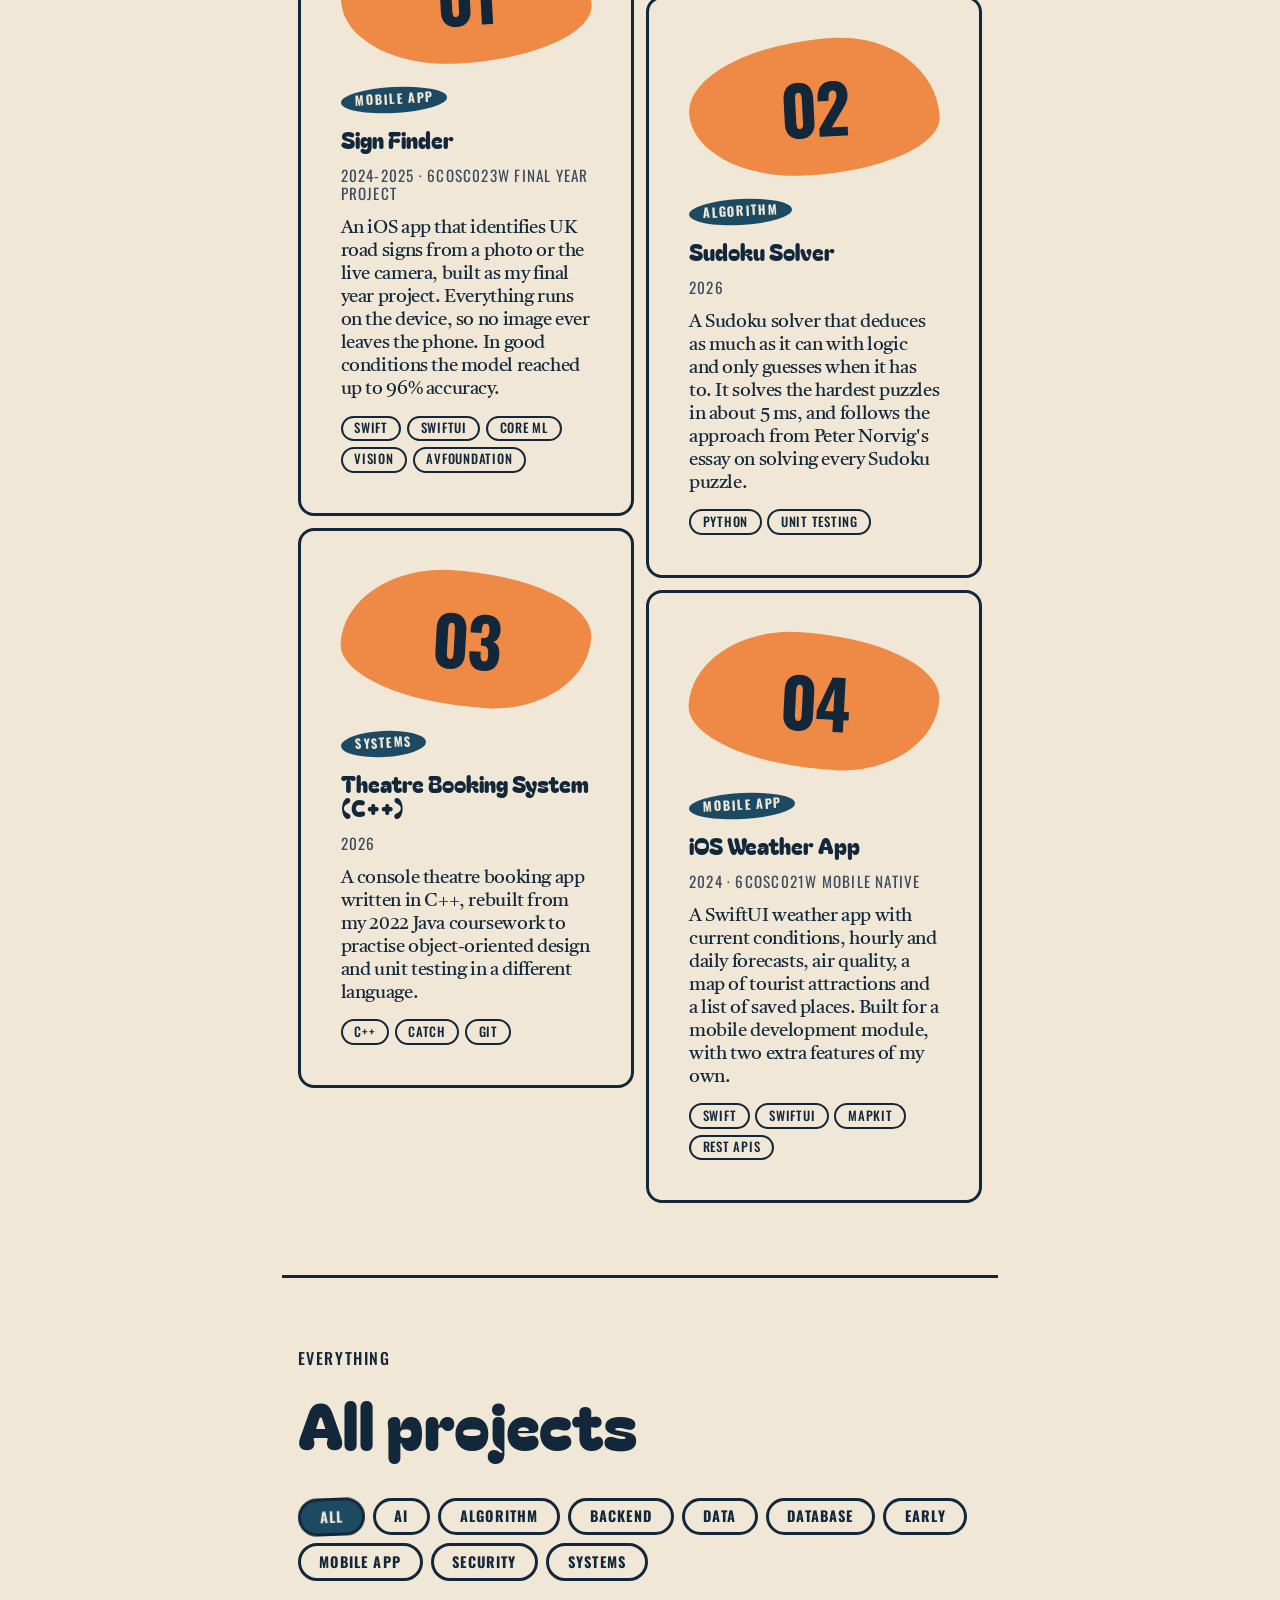
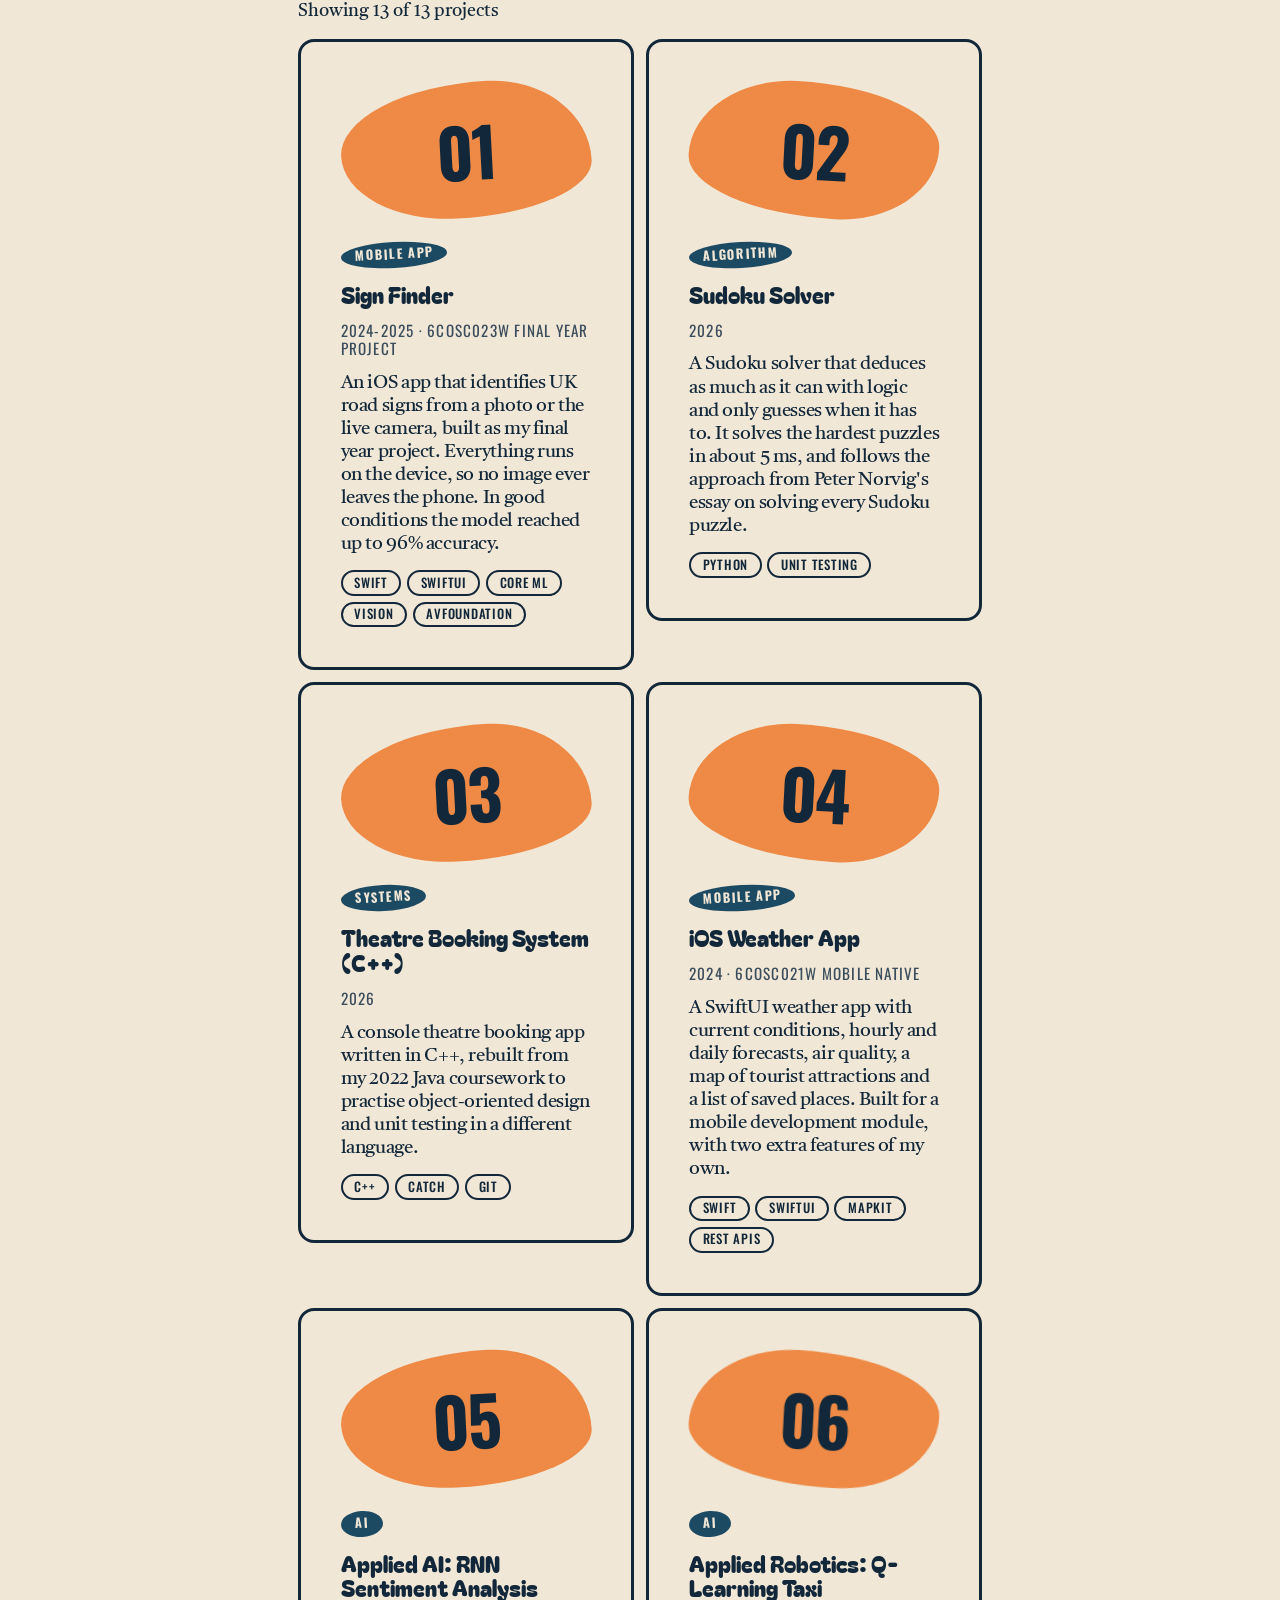
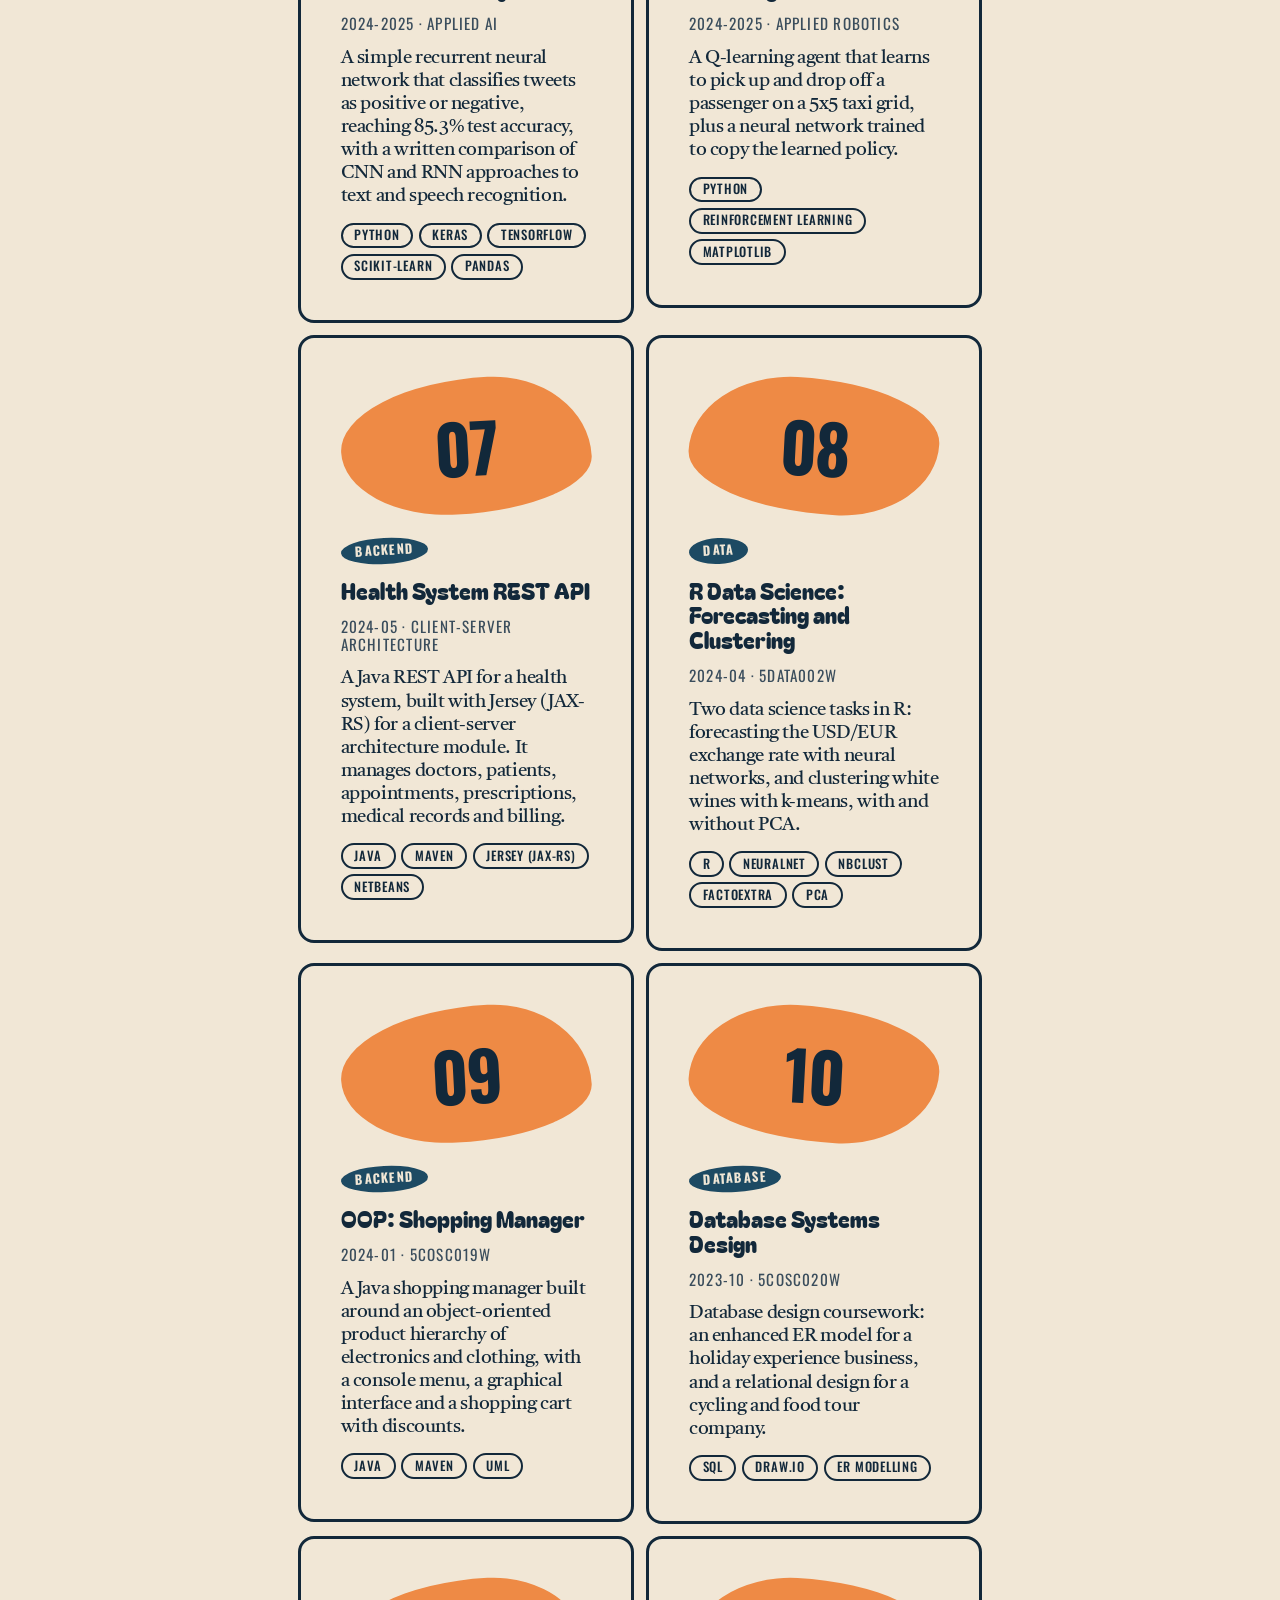
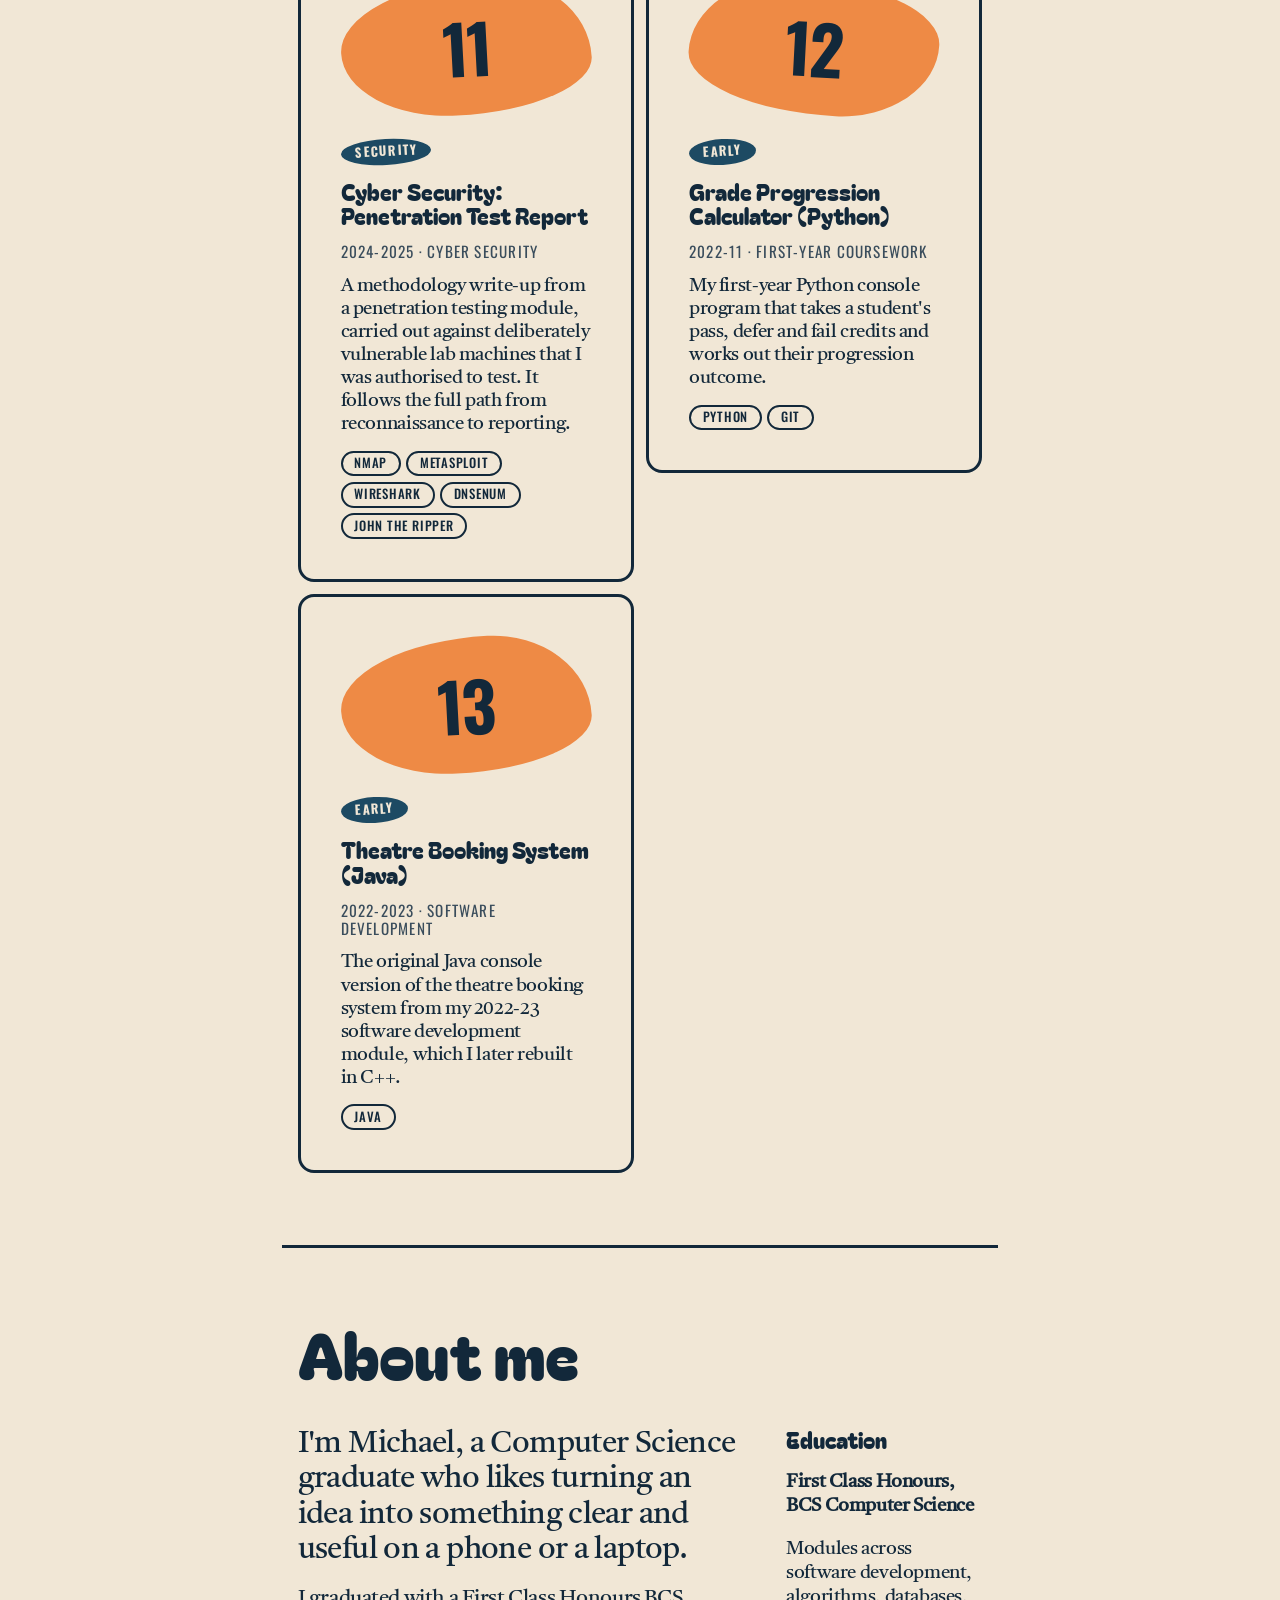
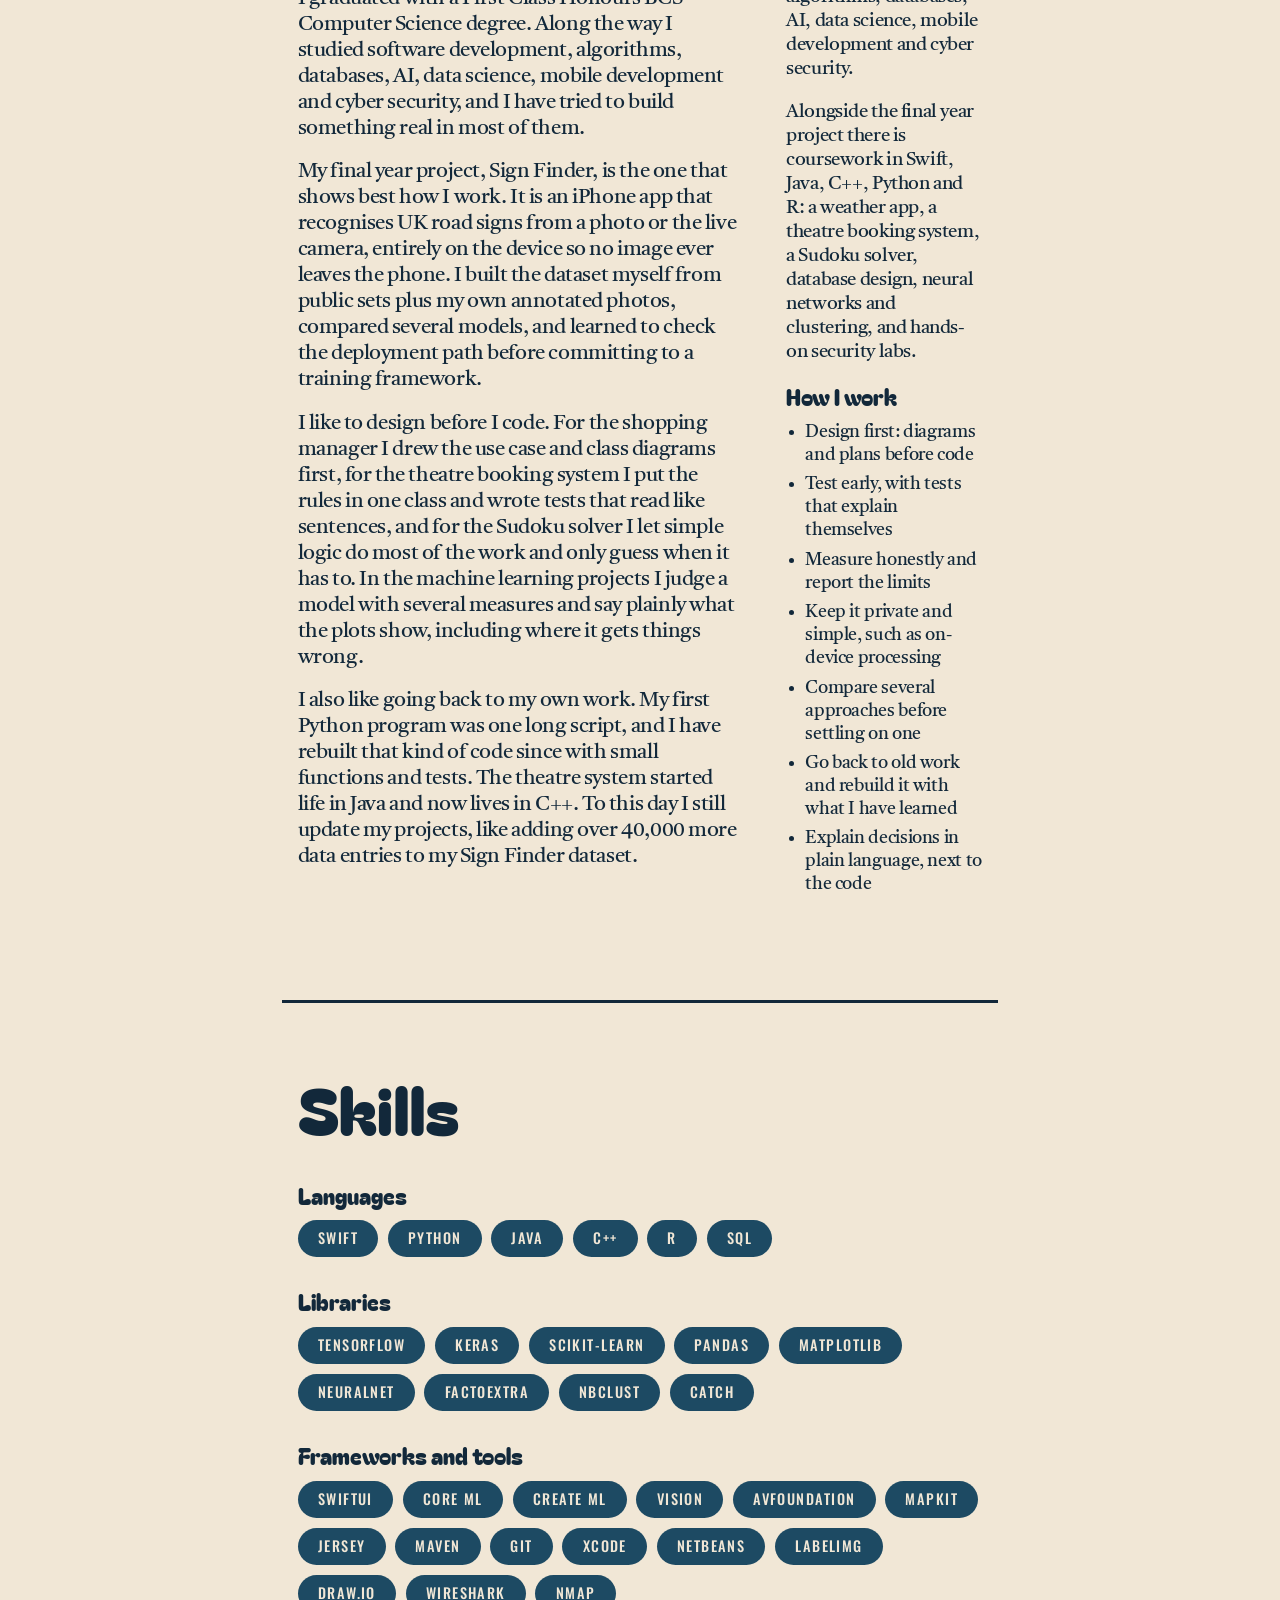
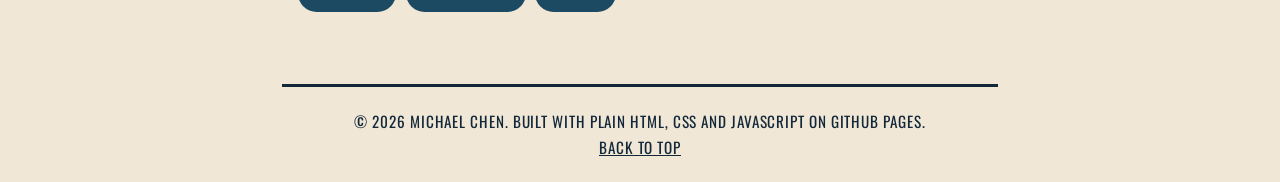
==== commit f46410f8: "Move skills into their own Skills section, restore pills, add Skills to the nav" ====
--- a/index.html
+++ b/index.html
@@ -27,6 +27,7 @@
                 <li><a href="#featured">Featured</a></li>
                 <li><a href="#projects">Projects</a></li>
                 <li><a href="#about">About me</a></li>
+                <li><a href="#skills">Skills</a></li>
             </ul>
         </nav>
     </header>
@@ -109,28 +110,53 @@
                         <li>Explain decisions in plain language, next to the code</li>
                     </ul>
                 </div>
-                <div class="about-skills">
-                    <div>
-                        <h3>Languages</h3>
-                        <ul class="pill-list">
-                            <li>Swift</li><li>Python</li><li>Java</li><li>C++</li><li>R</li><li>SQL</li>
-                        </ul>
-                    </div>
-                    <div>
-                        <h3>Libraries</h3>
-                        <ul class="pill-list">
-                            <li>TensorFlow</li><li>Keras</li><li>scikit-learn</li><li>pandas</li>
-                            <li>matplotlib</li><li>neuralnet</li><li>factoextra</li><li>NbClust</li><li>Catch</li>
-                        </ul>
-                    </div>
-                    <div>
-                        <h3>Frameworks and tools</h3>
-                        <ul class="pill-list">
-                            <li>SwiftUI</li><li>Core ML</li><li>Create ML</li><li>Vision</li><li>AVFoundation</li>
-                            <li>MapKit</li><li>Jersey</li><li>Maven</li><li>Git</li><li>Xcode</li><li>NetBeans</li>
-                            <li>LabelImg</li><li>draw.io</li><li>Wireshark</li><li>Nmap</li>
-                        </ul>
-                    </div>
+            </div>
+        </section>
+
+        <section class="section" id="skills" aria-labelledby="skills-title">
+            <h2 class="section-title" id="skills-title">Skills</h2>
+            <div class="skills-groups">
+                <div>
+                    <h3>Languages</h3>
+                    <ul class="pill-list">
+                            <li>Swift</li>
+                            <li>Python</li>
+                            <li>Java</li>
+                            <li>C++</li>
+                            <li>R</li>
+                            <li>SQL</li>
+                    </ul>
+                </div>
+                <div>
+                    <h3>Libraries</h3>
+                    <ul class="pill-list">
+                            <li>TensorFlow</li>
+                            <li>Keras</li>
+                            <li>scikit-learn</li>
+                            <li>pandas</li> <li>matplotlib</li>
+                            <li>neuralnet</li>
+                            <li>factoextra</li>
+                            <li>NbClust</li>
+                            <li>Catch</li>
+                    </ul>
+                </div>
+                <div>
+                    <h3>Frameworks and tools</h3>
+                    <ul class="pill-list">
+                            <li>SwiftUI</li>
+                            <li>Core ML</li>
+                            <li>Create ML</li>
+                            <li>Vision</li>
+                            <li>AVFoundation</li> <li>MapKit</li>
+                            <li>Jersey</li>
+                            <li>Maven</li>
+                            <li>Git</li>
+                            <li>Xcode</li>
+                            <li>NetBeans</li> <li>LabelImg</li>
+                            <li>draw.io</li>
+                            <li>Wireshark</li>
+                            <li>Nmap</li>
+                    </ul>
                 </div>
             </div>
         </section>
--- a/site.css
+++ b/site.css
@@ -529,9 +529,7 @@
     .site .page { background-color: rgba(241, 231, 214, 0.84); }
 }
 
-/* About: each skills group has its heading on top, with the names running across underneath as plain text */
-.site .about-skills { grid-column: 1 / -1; display: grid; gap: 1.6rem; margin-top: 1rem; }
-.site .about-skills h3 { margin: 0 0 0.5rem; }
-.site .about-skills .pill-list { display: block; margin: 0; padding: 0; list-style: none; font-size: 1.3rem; line-height: 1.4; letter-spacing: -0.02em; }
-.site .about-skills .pill-list li { display: inline; padding: 0; border: 0; background: none; color: var(--blackish); font: inherit; letter-spacing: inherit; text-transform: none; transform: none; border-radius: 0; }
-.site .about-skills .pill-list li:not(:last-child)::after { content: ", "; }
+/* Skills: its own section, each group with its title on top and the blue pills running across underneath */
+.site .skills-groups { display: grid; gap: 2rem; }
+.site .skills-groups h3 { margin: 0 0 0.8rem; }
+.site .skills-groups .pill-list { margin: 0; }
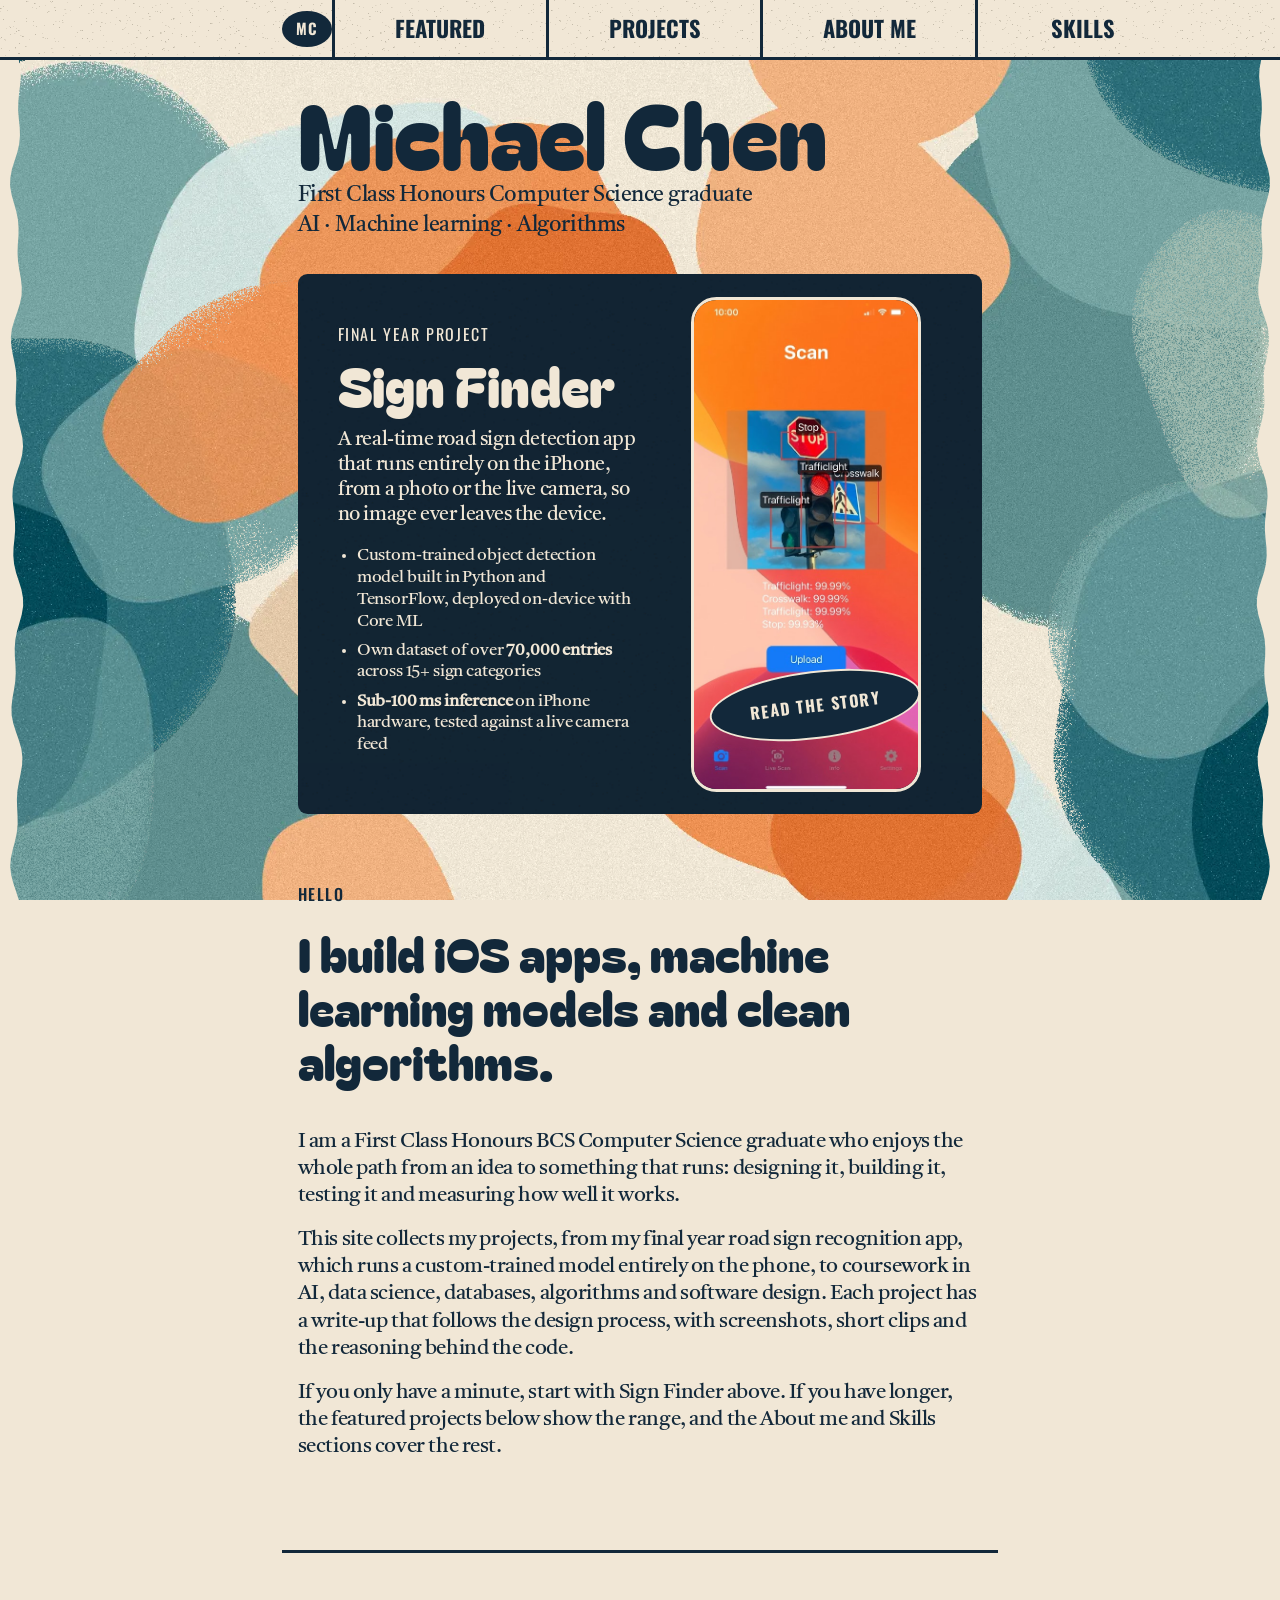
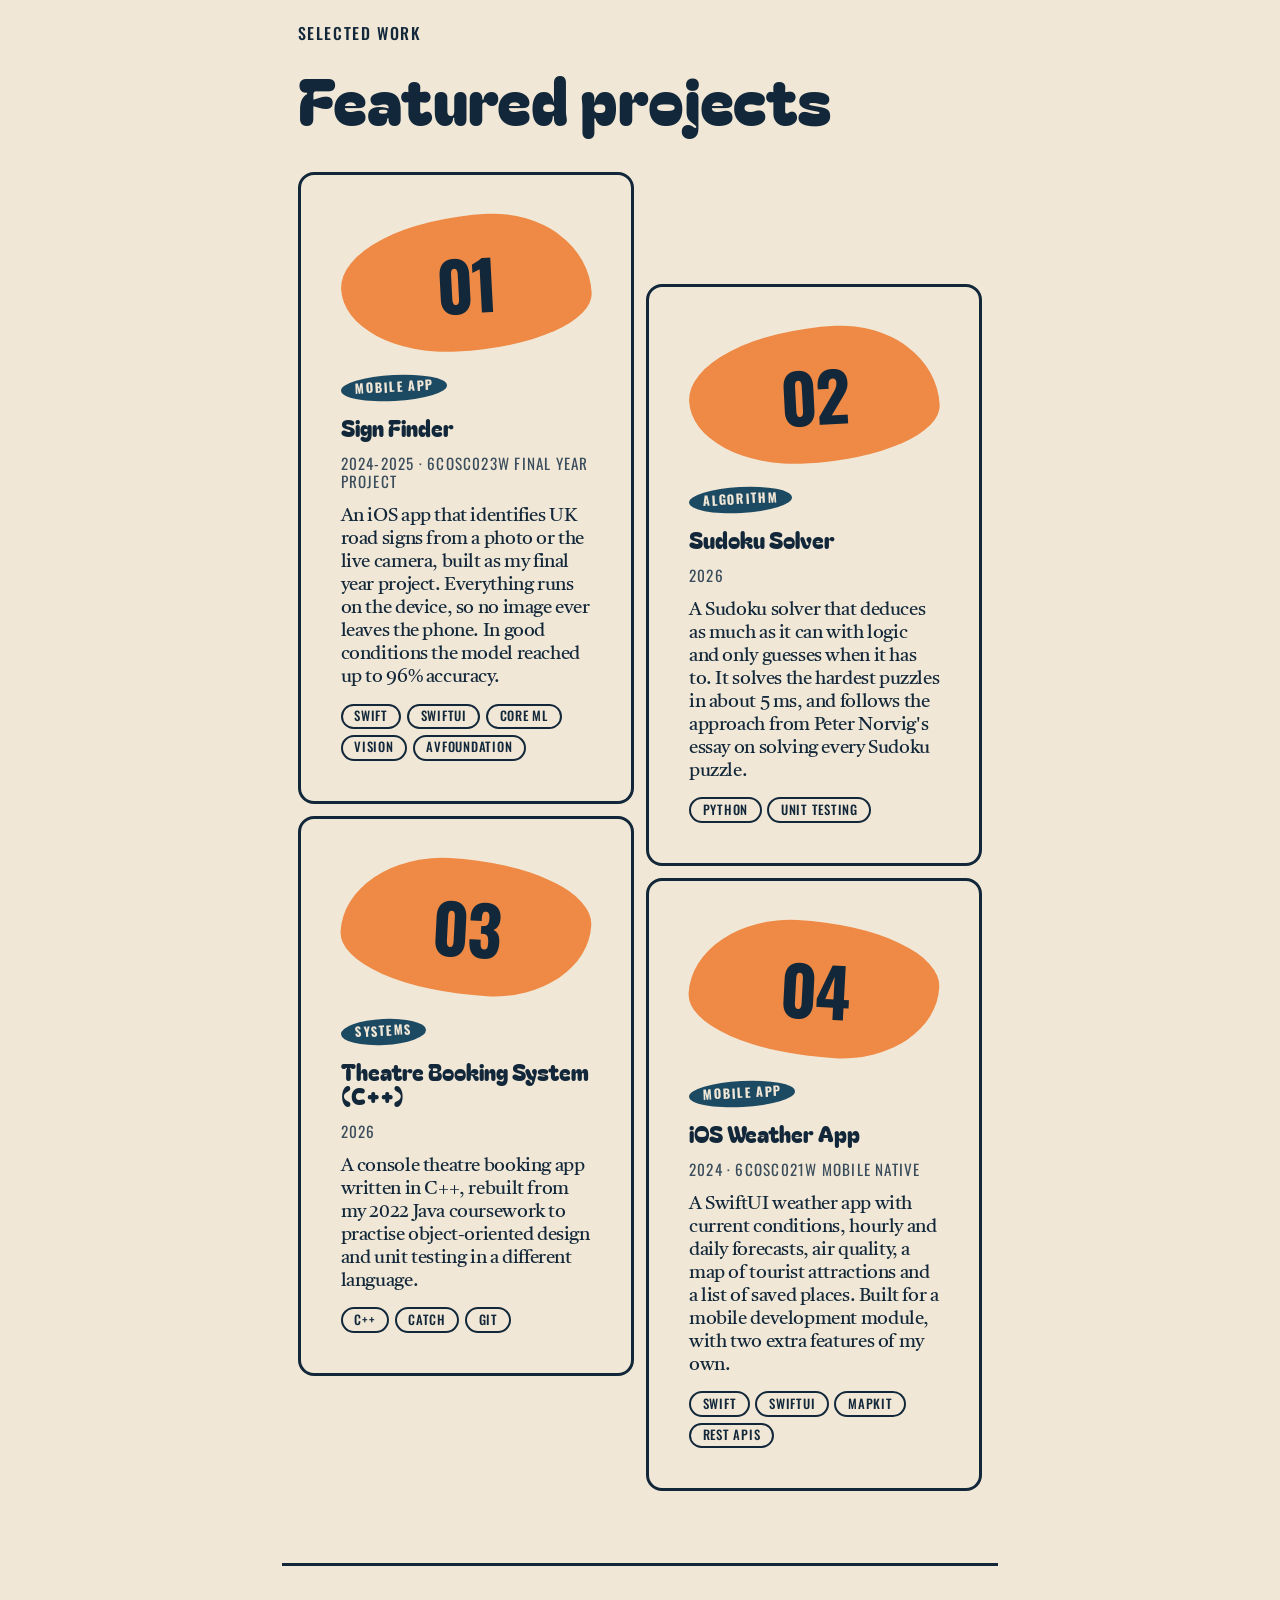
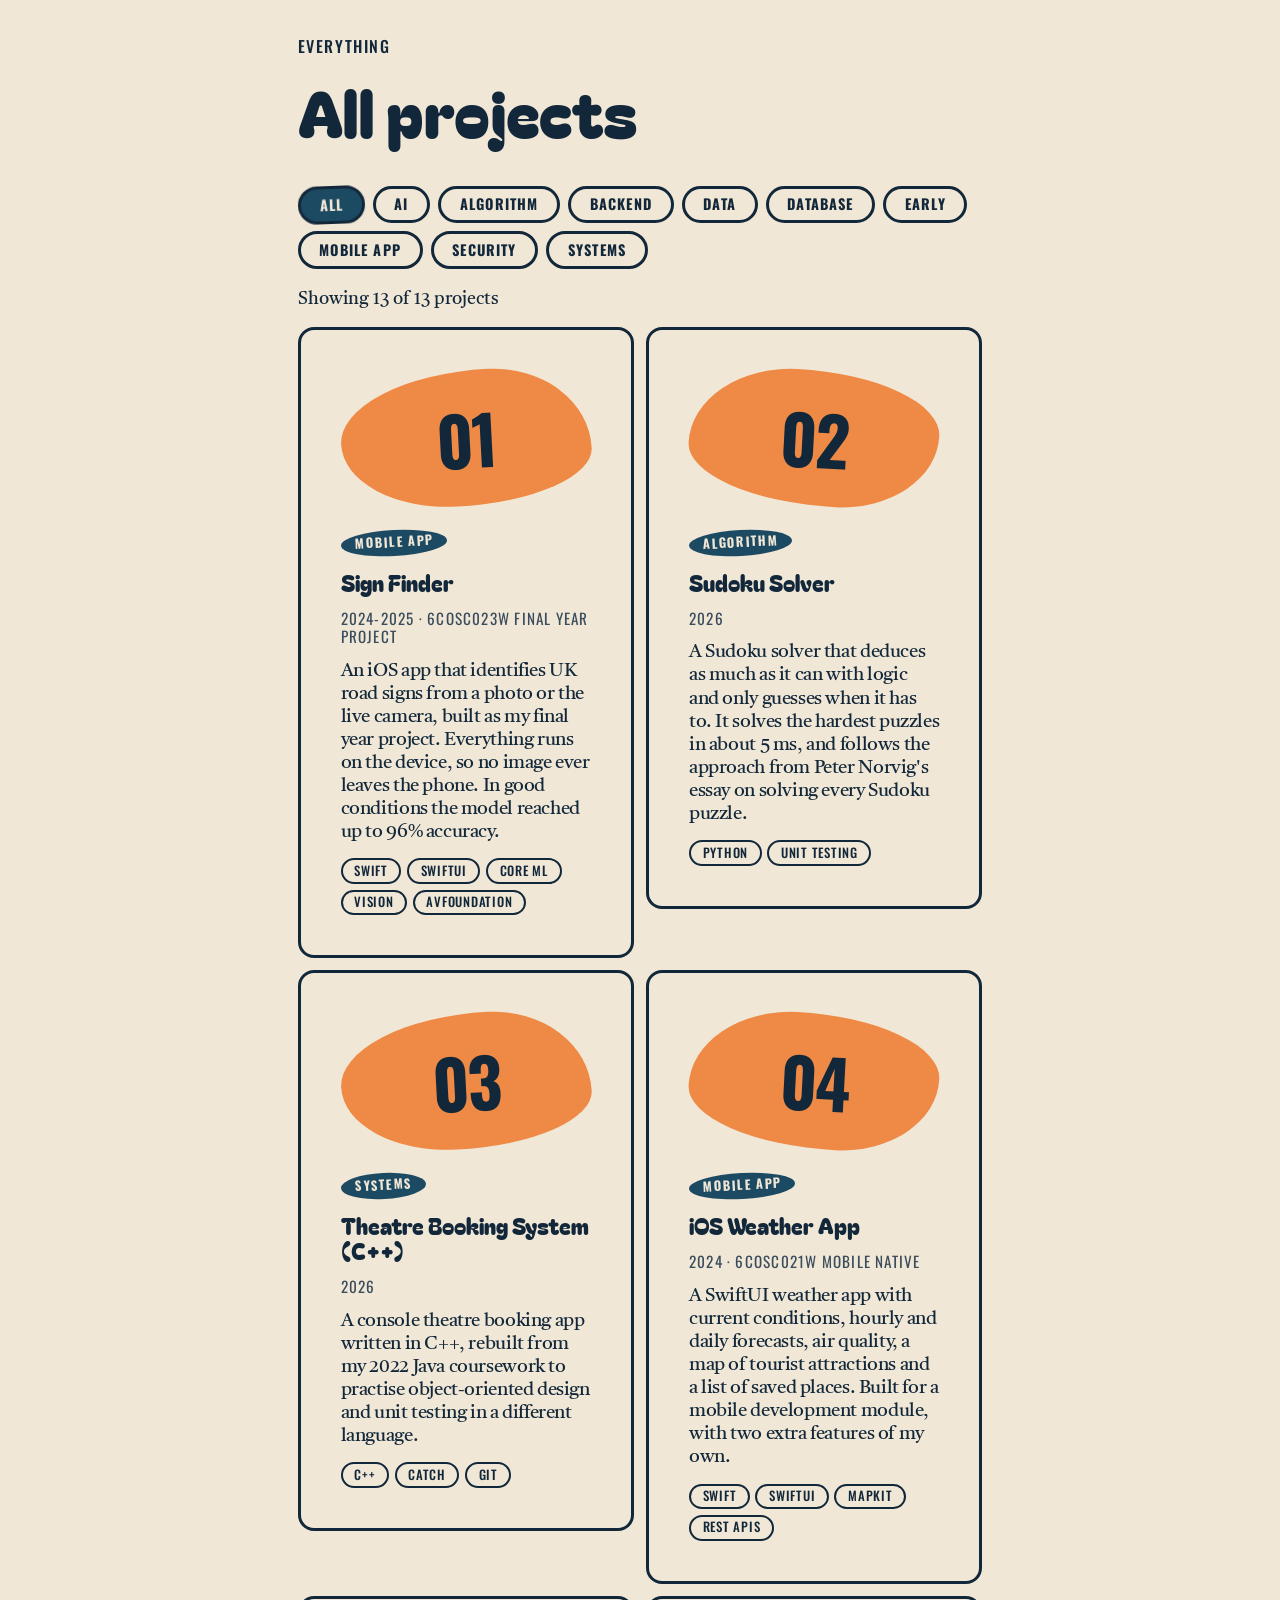
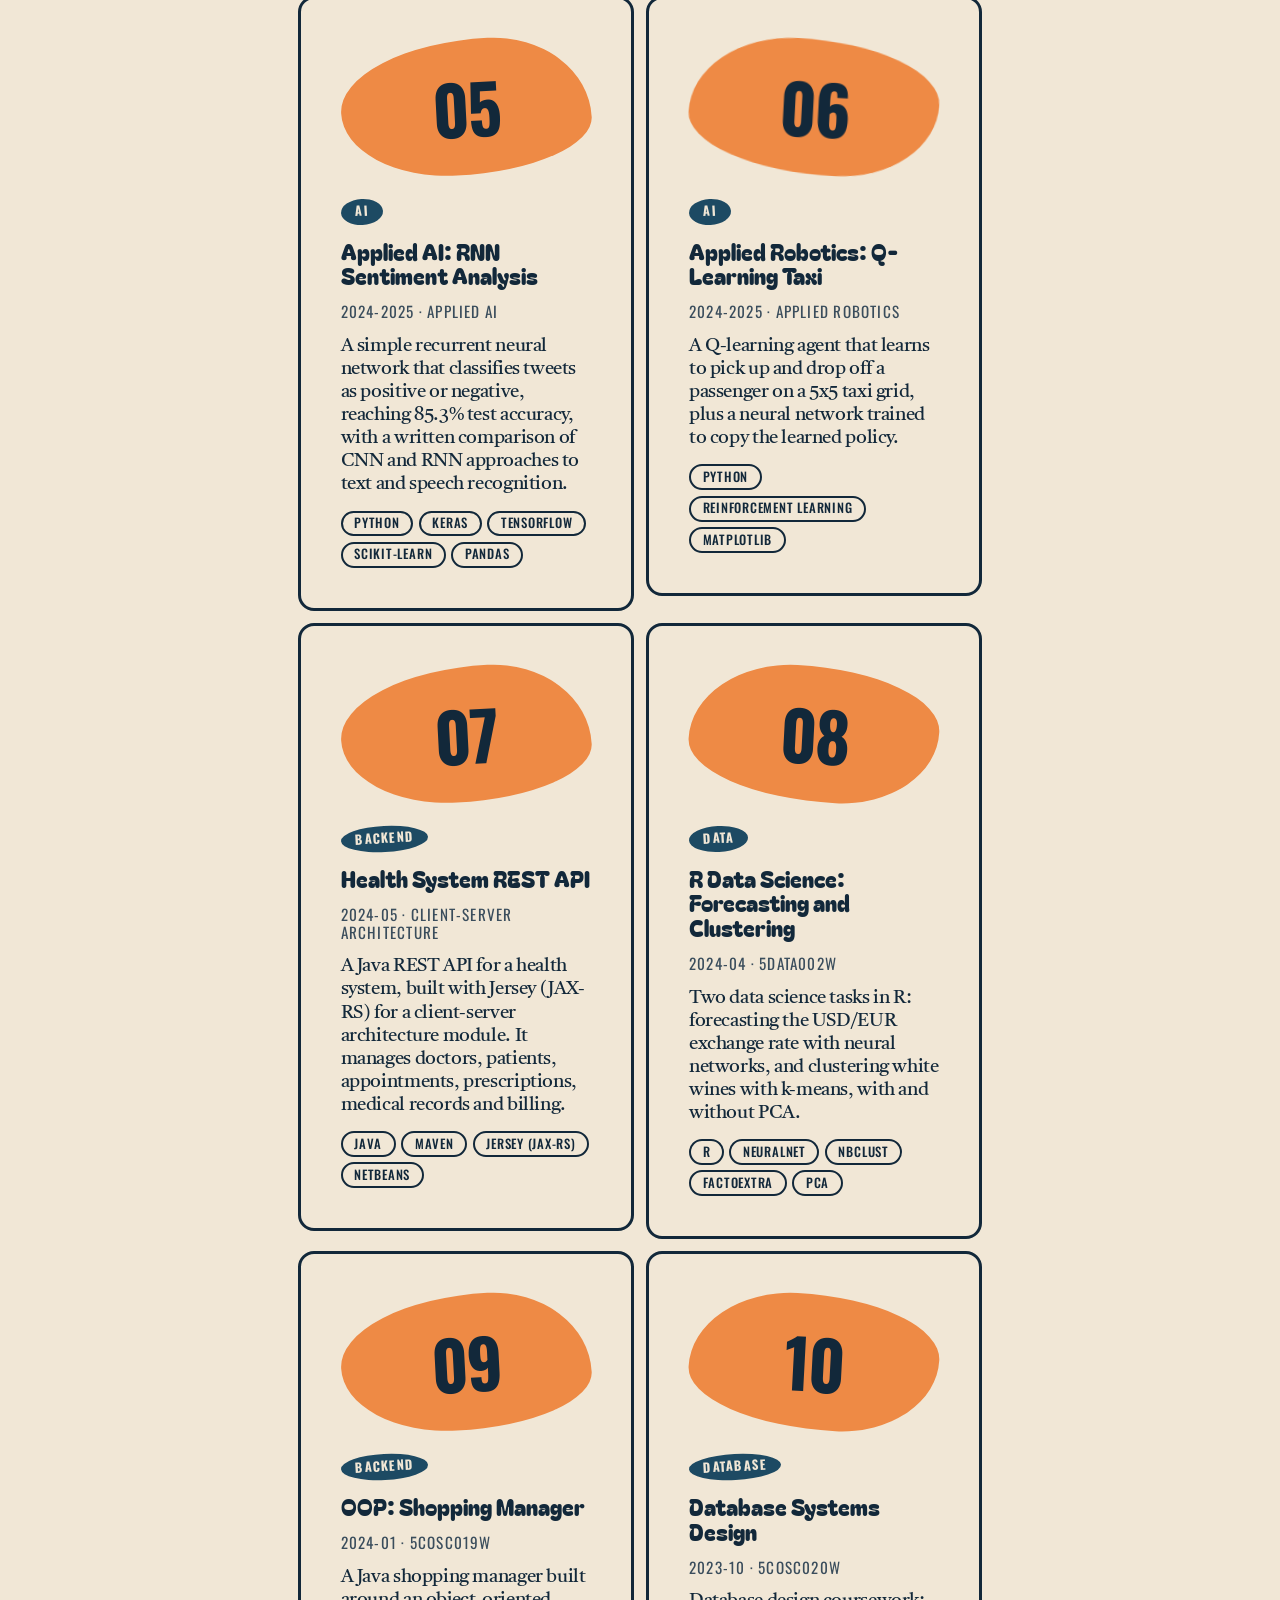
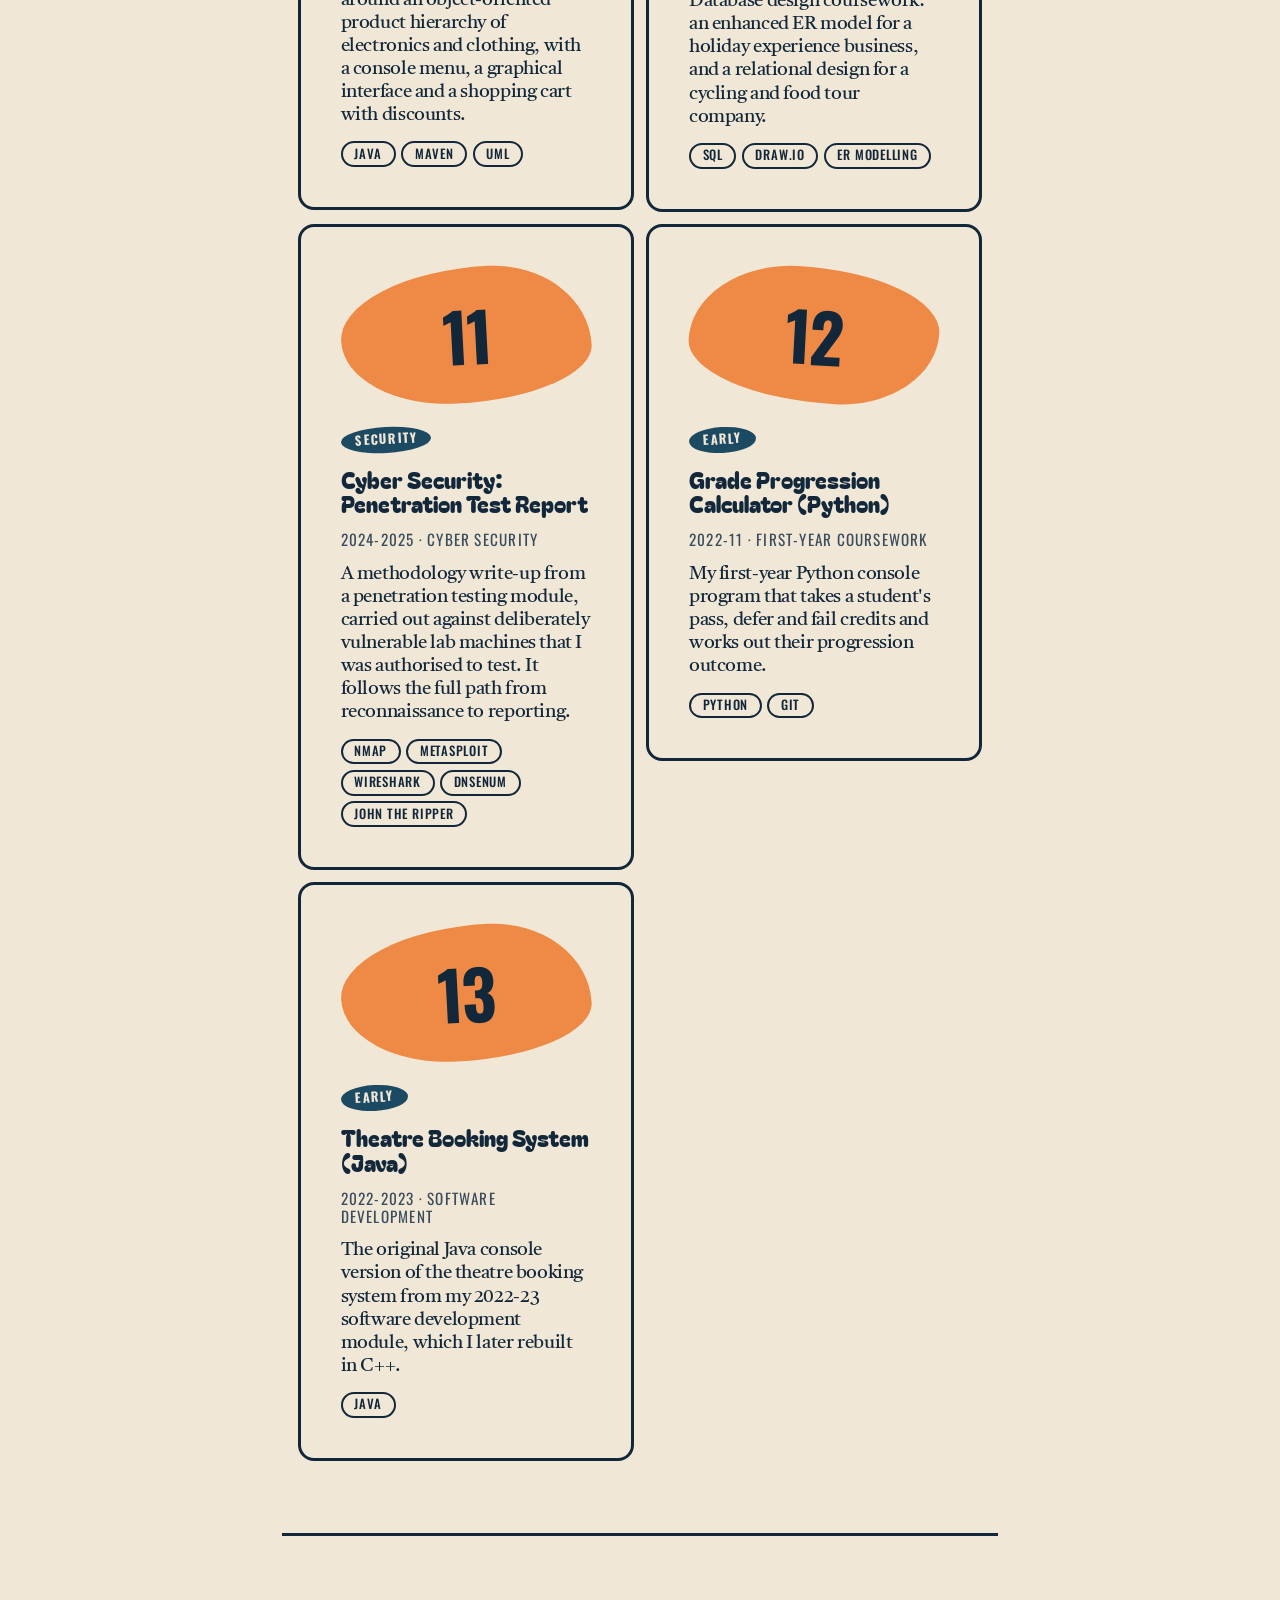
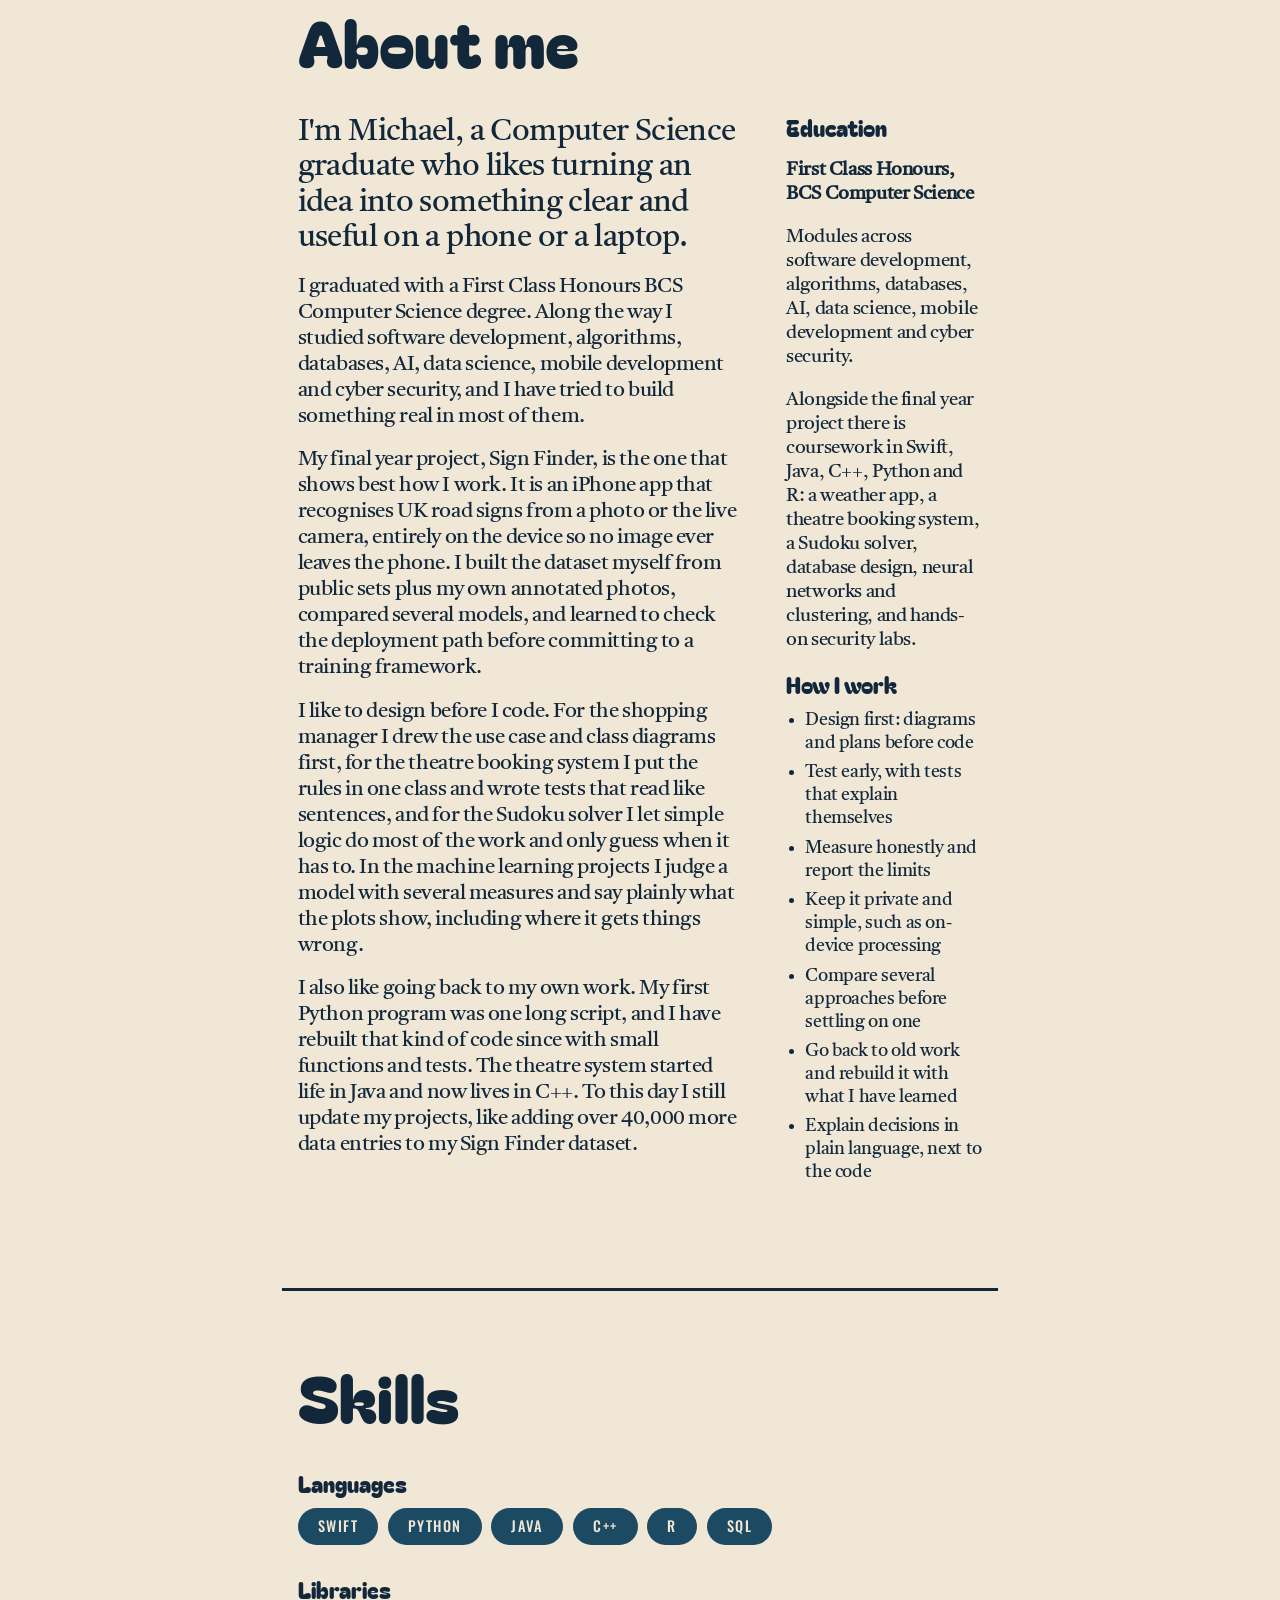
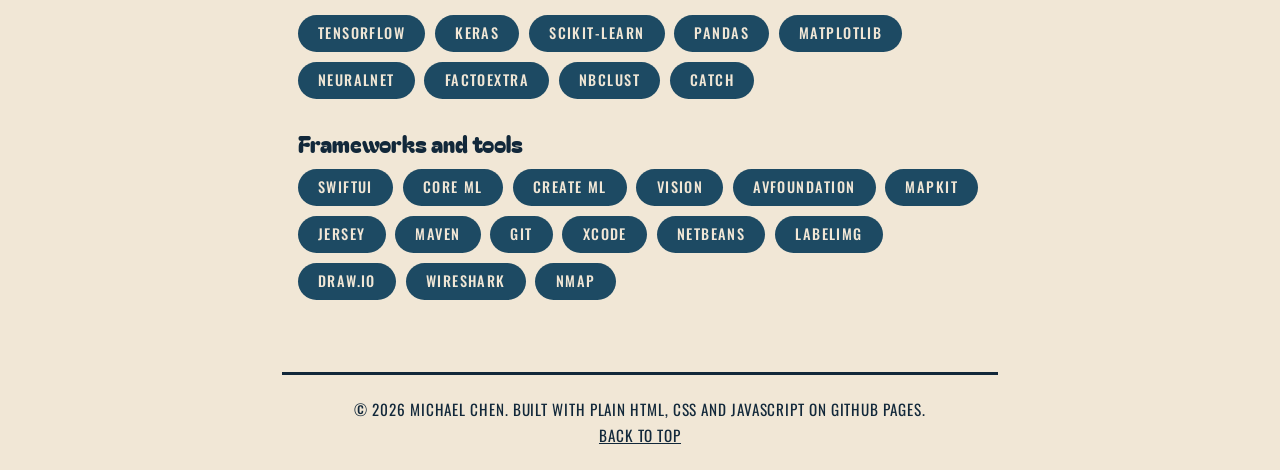
==== commit a6114cbe: "Strengthen the hero and Sign Finder blurb with CV facts, expand Hello, drop the hero rule" ====
--- a/index.html
+++ b/index.html
@@ -37,14 +37,19 @@
         <section class="hero" id="top">
             <div class="wordmark-mask"><h1 class="wordmark">Michael Chen</h1></div>
             <div class="hero-sub">
-                <p>Computer Science graduate</p>
-                <p>iOS apps &middot; AI &middot; Algorithms</p>
+                <p>First Class Honours Computer Science graduate</p>
+                <p>AI &middot; Machine learning &middot; Algorithms</p>
             </div>
             <div class="hero-frame">
                 <div class="hero-copy">
                     <p class="kicker">Final year project</p>
                     <p class="hero-title">Sign Finder</p>
-                    <p class="hero-text">An iPhone app that recognises UK road signs from a photo or the live camera, entirely on the device.</p>
+                    <p class="hero-text">A real-time road sign detection app that runs entirely on the iPhone, from a photo or the live camera, so no image ever leaves the device.</p>
+                    <ul class="hero-points">
+                        <li>Custom-trained object detection model built in Python and TensorFlow, deployed on-device with Core ML</li>
+                        <li>Own dataset of over <strong>70,000 entries</strong> across 15+ sign categories</li>
+                        <li><strong>Sub-100 ms inference</strong> on iPhone hardware, tested against a live camera feed</li>
+                    </ul>
                 </div>
                 <video class="hero-clip" id="hero-clip" src="videos/sign-finder/live-scan.mp4" poster="images/sign-finder/scan.jpg"
                        autoplay muted loop playsinline preload="auto"
@@ -57,9 +62,9 @@
             <p class="section-label">Hello</p>
             <h2 class="statement-text" id="statement-title">I build iOS apps, machine learning models and clean algorithms.</h2>
             <div class="statement-body">
-                <p>I am a First Class Honours BCS Computer Science graduate.
-                This site collects my projects, from my final year road sign
-                recognition app to coursework in AI, data science and software design.</p>
+                <p>I am a First Class Honours BCS Computer Science graduate who enjoys the whole path from an idea to something that runs: designing it, building it, testing it and measuring how well it works.</p>
+                <p>This site collects my projects, from my final year road sign recognition app, which runs a custom-trained model entirely on the phone, to coursework in AI, data science, databases, algorithms and software design. Each project has a write-up that follows the design process, with screenshots, short clips and the reasoning behind the code.</p>
+                <p>If you only have a minute, start with Sign Finder above. If you have longer, the featured projects below show the range, and the About me and Skills sections cover the rest.</p>
             </div>
         </section>
 
--- a/site.css
+++ b/site.css
@@ -533,3 +533,16 @@
 .site .skills-groups { display: grid; gap: 2rem; }
 .site .skills-groups h3 { margin: 0 0 0.8rem; }
 .site .skills-groups .pill-list { margin: 0; }
+
+/* Hero: a short list of the headline facts under the Sign Finder blurb */
+.site .hero-text { max-width: 34rem; font-size: 1.25rem; }
+.site .hero-points { margin: 1.1rem 0 0; padding-left: 1.2rem; max-width: 34rem; font-size: 1.05rem; line-height: 1.3; letter-spacing: -0.01em; }
+.site .hero-points li { margin-bottom: 0.45rem; }
+.site .hero-points strong { font-weight: 700; }
+/* No rule between the hero and the first text section */
+.site .statement { border-top: 0; }
+/* Hello: a few short paragraphs */
+.site .statement-body { display: block; max-width: none; }
+.site .statement-body p { margin: 0 0 1.1rem; font-size: 1.3rem; line-height: 1.3; }
+.site .hero-sub { font-size: clamp(1.1rem, 1.7vw, 1.6rem); gap: 0.2rem 2rem; flex-wrap: wrap; }
+.site .hero-sub p { white-space: normal; }
